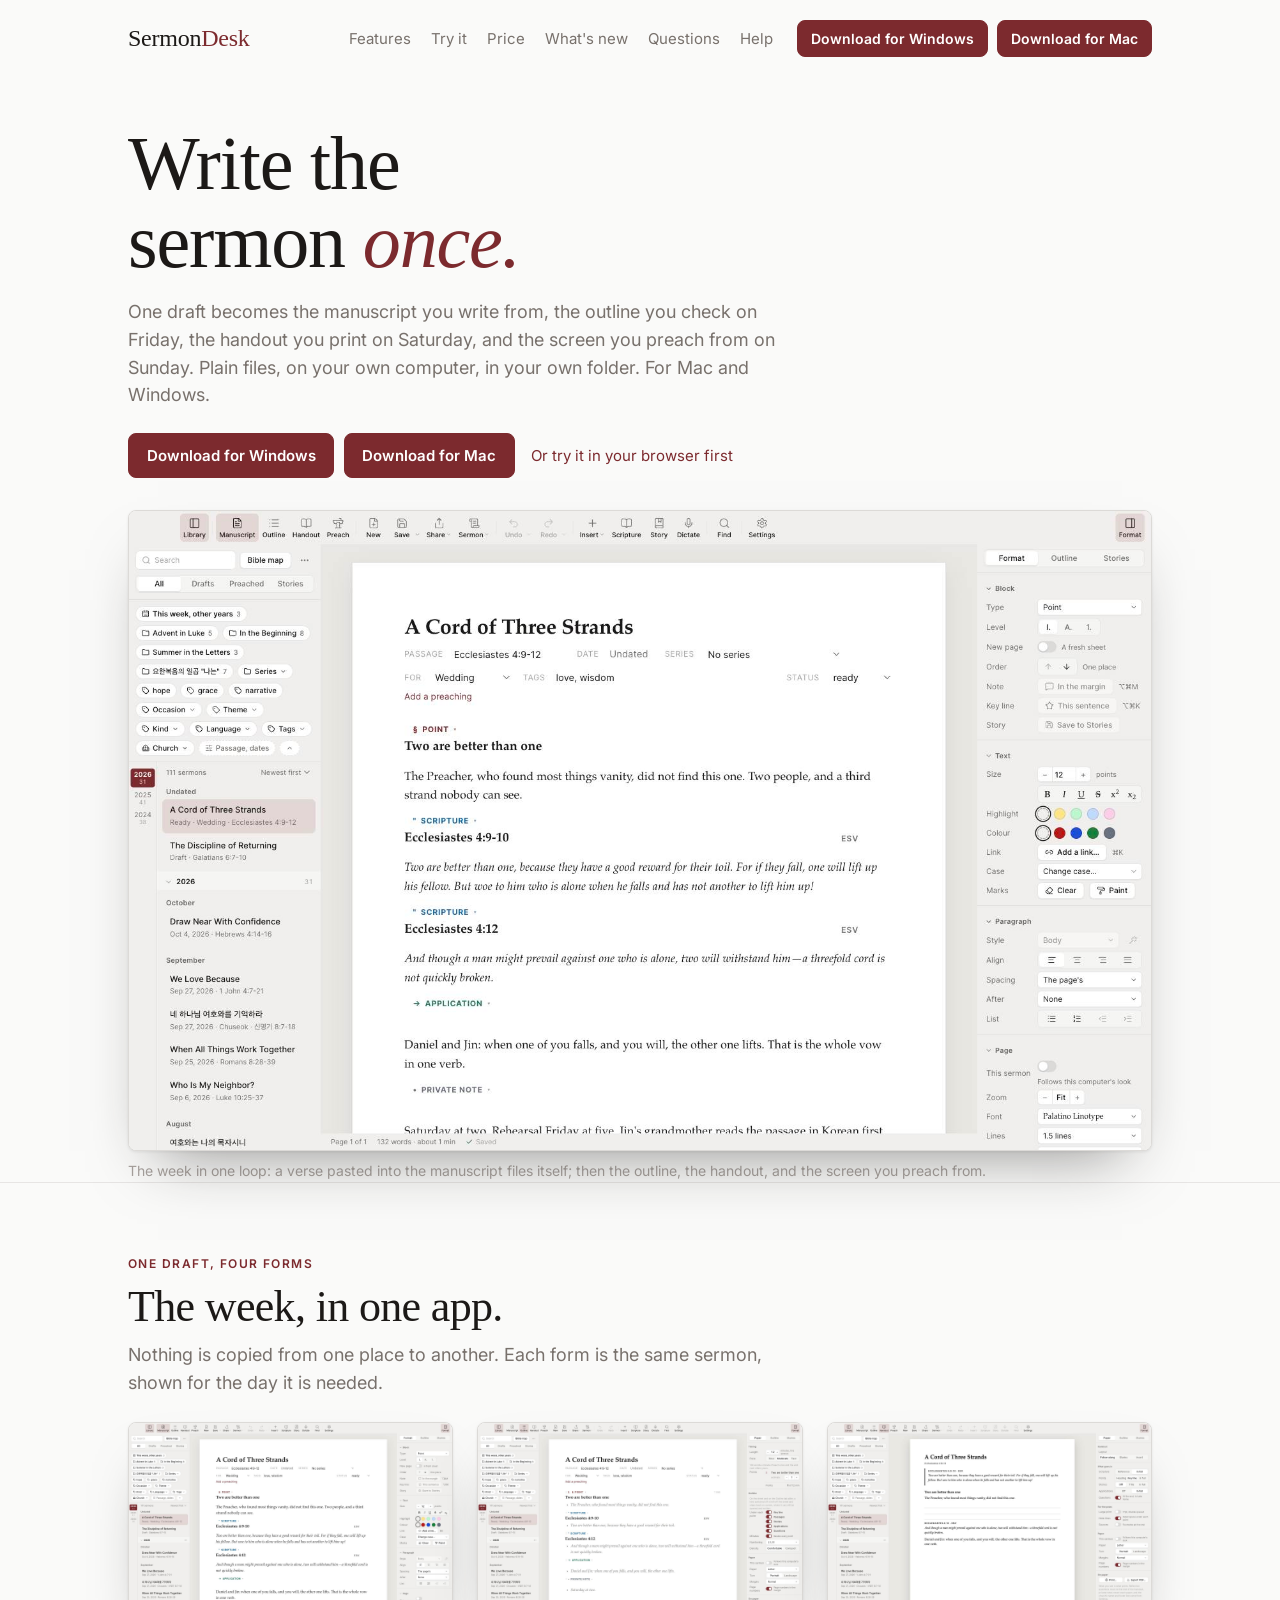
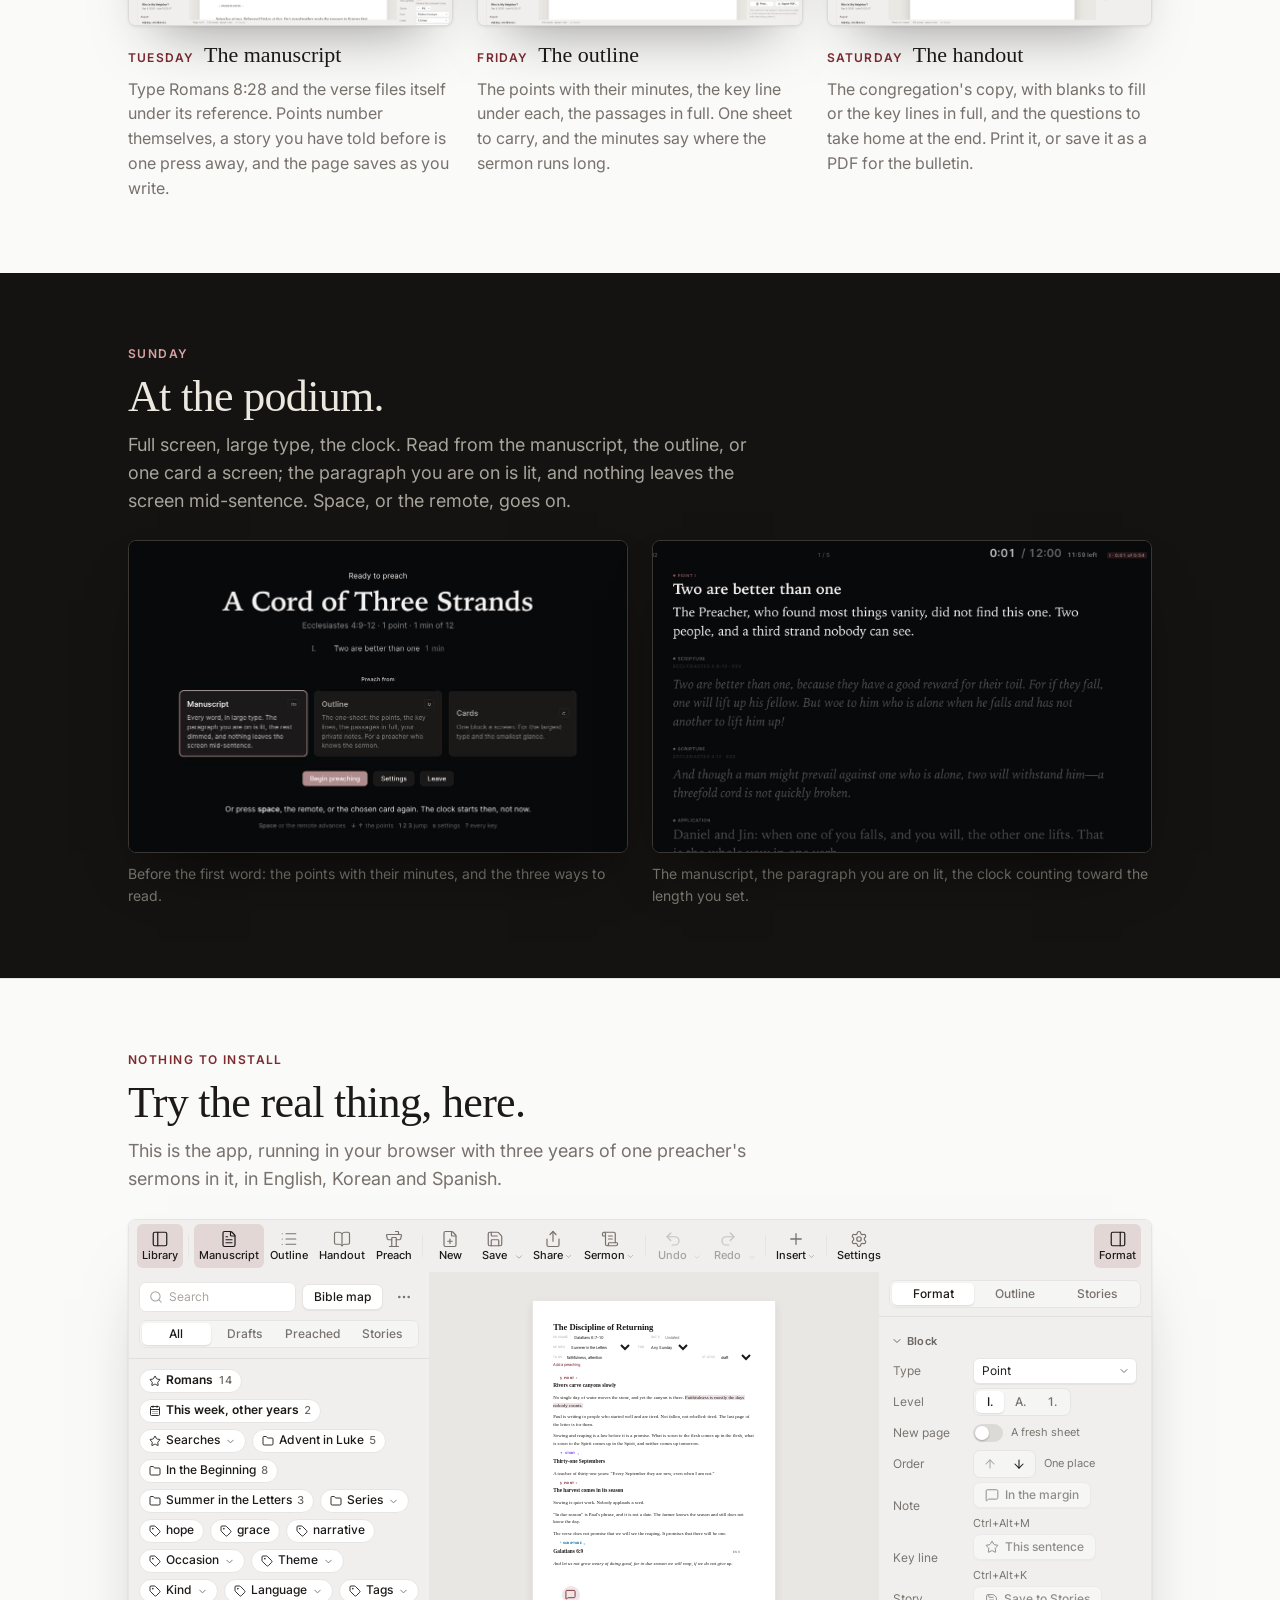
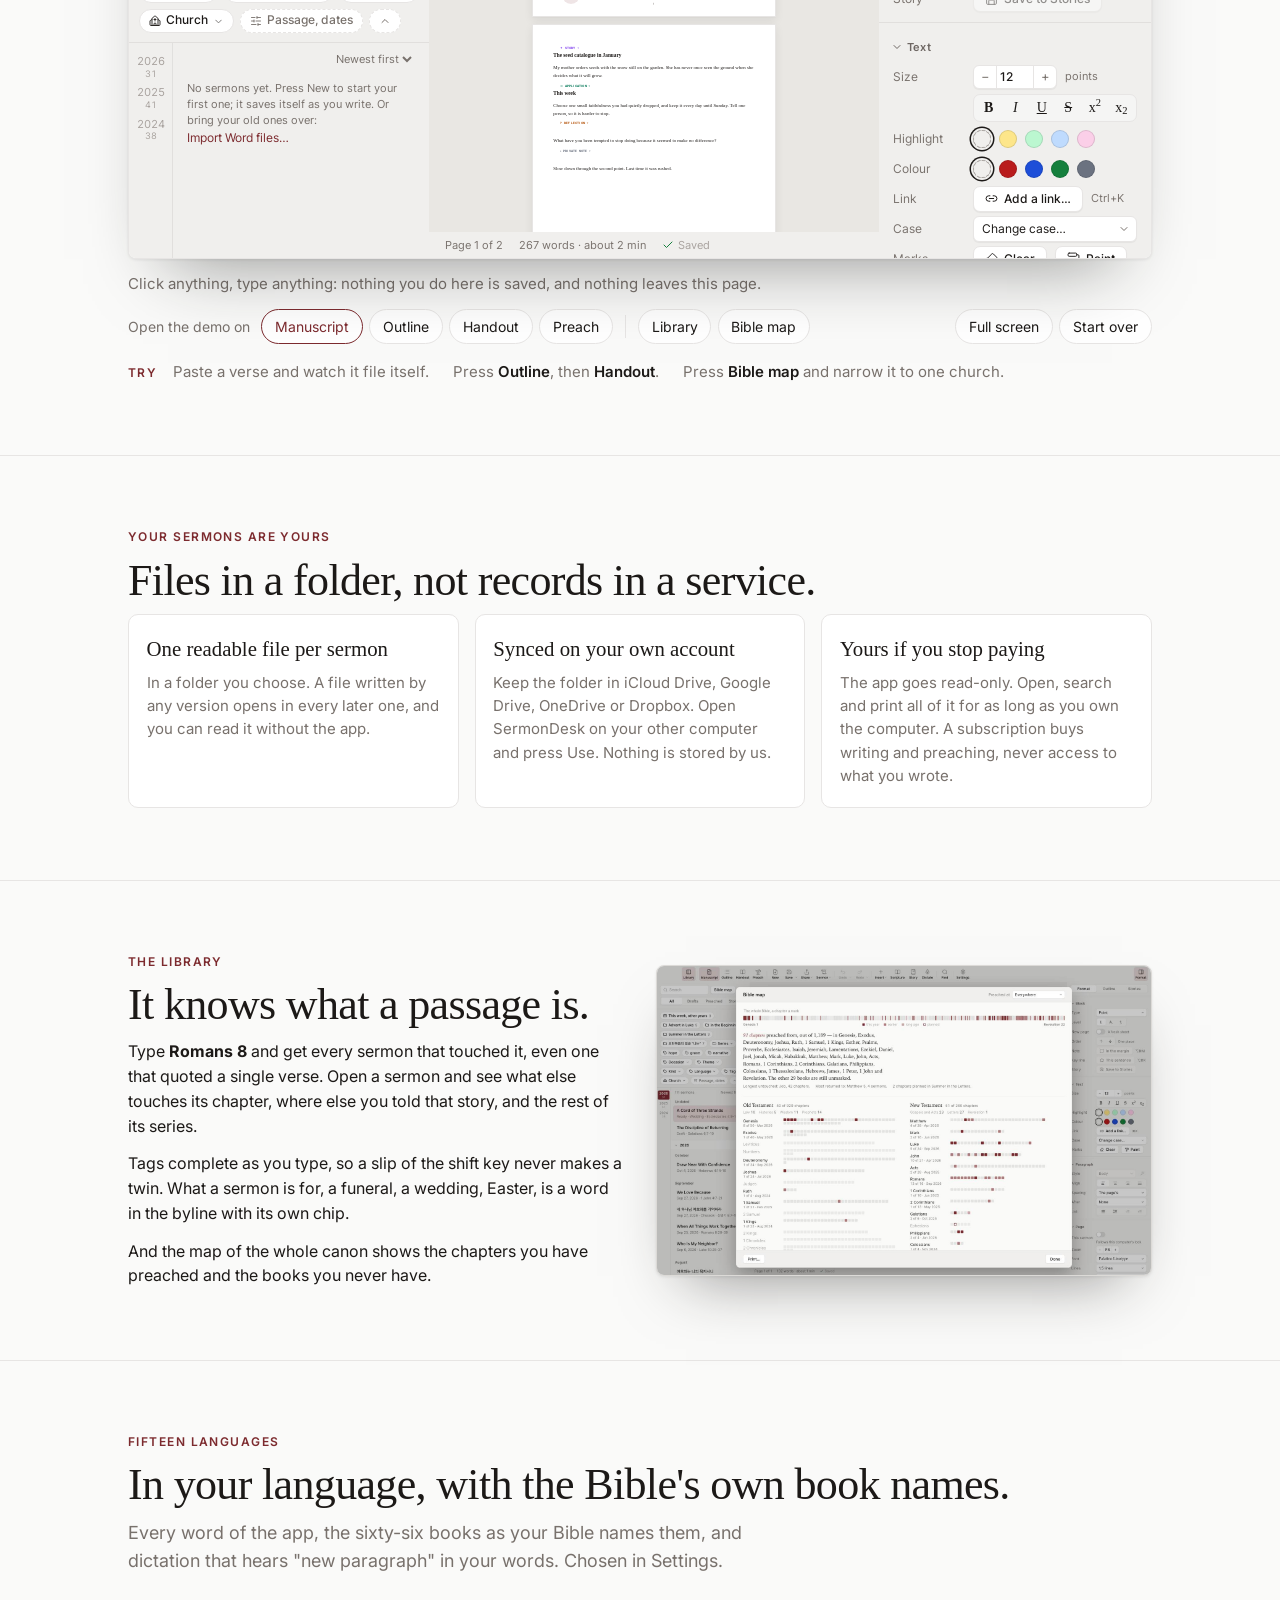
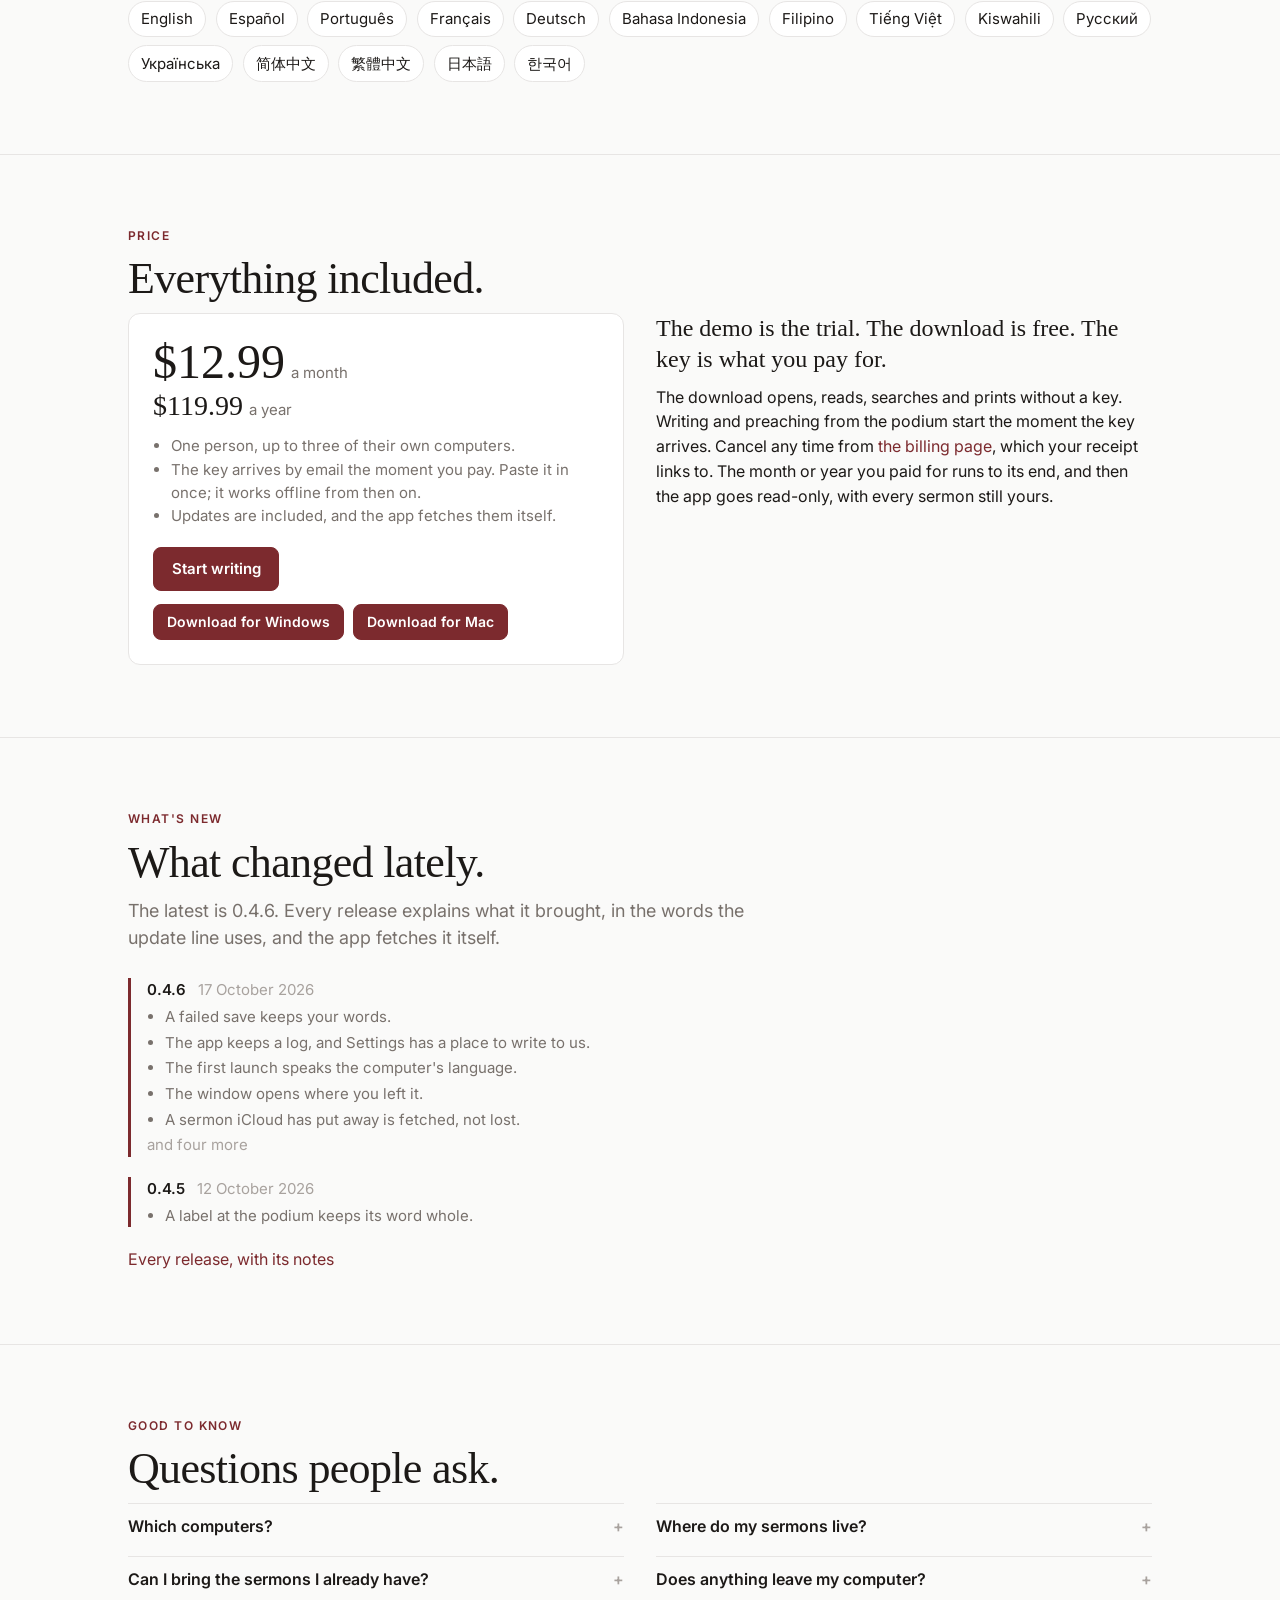
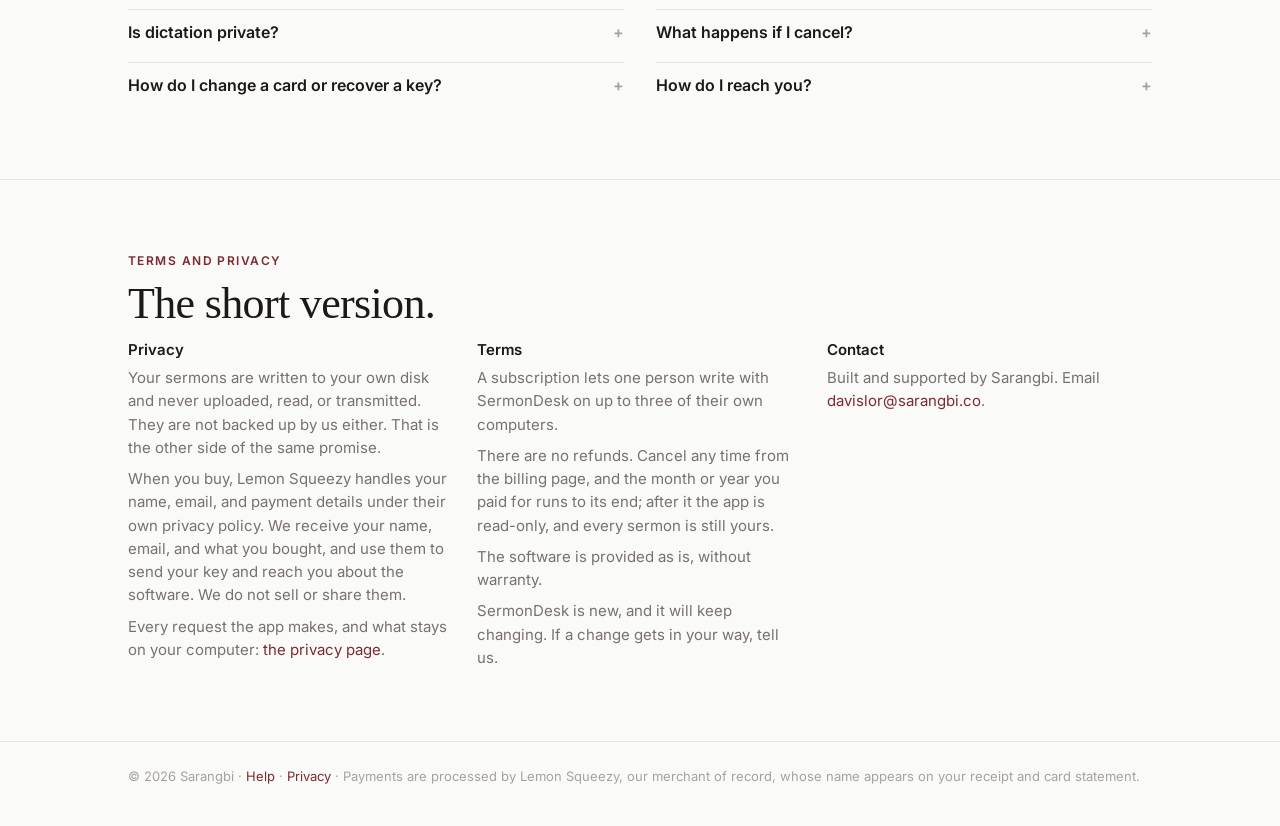
==== index.html @ 4c65c921 "Deploy site from sermondesk@99ee739" ====
<!doctype html>
<html lang="en">
<head>
<meta charset="utf-8">
<meta name="viewport" content="width=device-width, initial-scale=1">
<title>SermonDesk: Write the sermon once</title>
<meta name="description" content="SermonDesk for Mac and Windows: write the sermon once and get the manuscript, the outline, the handout, and the podium screen from one draft. Plain files on your own computer, offline.">
<link rel="canonical" href="https://sarangbi.co/">
<!-- Stamped with the source commit by deploy-site.yml, which then waits for
     the live site to show it. Left as "source" in the repository. -->
<meta name="sermondesk-source" content="99ee739">
<meta name="color-scheme" content="light dark">
<meta name="theme-color" content="#fafaf9" media="(prefers-color-scheme: light)">
<meta name="theme-color" content="#141311" media="(prefers-color-scheme: dark)">
<link rel="icon" href="/favicon.svg" type="image/svg+xml">
<link rel="apple-touch-icon" href="/apple-touch-icon.png">

<meta property="og:type" content="website">
<meta property="og:site_name" content="SermonDesk">
<meta property="og:url" content="https://sarangbi.co/">
<meta property="og:title" content="SermonDesk: Write the sermon once">
<meta property="og:description" content="For Mac and Windows. One draft becomes the manuscript, the outline, the handout, and the podium screen. Plain files on your own computer, offline.">
<meta property="og:image" content="https://sarangbi.co/og-image.png">
<meta property="og:image:width" content="1200">
<meta property="og:image:height" content="630">
<meta property="og:image:alt" content="SermonDesk: write the sermon once.">
<meta name="twitter:card" content="summary_large_image">
<meta name="twitter:title" content="SermonDesk: Write the sermon once">
<meta name="twitter:description" content="For Mac and Windows. One draft becomes the manuscript, the outline, the handout, and the podium screen. Plain files on your own computer, offline.">
<meta name="twitter:image" content="https://sarangbi.co/og-image.png">

<link rel="preconnect" href="https://fonts.googleapis.com">
<link rel="preconnect" href="https://fonts.gstatic.com" crossorigin>
<link rel="stylesheet" href="https://fonts.googleapis.com/css2?family=Inter:wght@400;500;600&display=swap">

<style>
  /*
    The page is the app's own materials: the surfaces, the inks, the
    oxblood accent and the fonts of src/renderer/src/styles/tokens.css. In
    the dark it keeps a warm charcoal rather than the app's black, a
    choice made for the page. It is laid out as a week:
    the promise, the four forms a sermon takes, the app itself to try,
    then what is yours, the library, the languages, the price, what is
    new, and the questions people ask. The languages, the voice sizes and
    the release notes are written in by scripts/site-build.mjs from the
    source at deploy, so the page cannot say twelve when there are more.
  */
  :root {
    --paper:   #fafaf9;
    --card:    #ffffff;
    --panel:   #f5f5f4;
    --ink:     #1c1917;
    --muted:   #78716c;
    --faint:   #a8a29e;
    --rule:    #e7e5e4;
    --frame:   #dcdad7;
    --oxblood: #7c2a2e;
    --on-oxblood: #ffffff;
    --tint:    color-mix(in srgb, var(--oxblood) 12%, transparent);
    --serif: 'Iowan Old Style', 'Palatino Linotype', Georgia, serif;
    --sans: 'Inter', 'Segoe UI Variable Text', 'Segoe UI', system-ui, sans-serif;
    --gutter: clamp(1.25rem, 5vw, 4rem);
    color-scheme: light;
  }
  @media (prefers-color-scheme: dark) {
    :root:not([data-theme="light"]) {
      --paper: #141311; --card: #1c1a18; --panel: #232120; --ink: #ece7df; --muted: #a9a49b; --faint: #7b7770;
      --rule: #2e2b28; --frame: #3a3632; --oxblood: #d9a3a3; --on-oxblood: #1b1211; --tint: #2a1f1e; color-scheme: dark;
    }
  }
  :root[data-theme="dark"] {
    --paper: #141311; --card: #1c1a18; --panel: #232120; --ink: #ece7df; --muted: #a9a49b; --faint: #7b7770;
    --rule: #2e2b28; --frame: #3a3632; --oxblood: #d9a3a3; --on-oxblood: #1b1211; --tint: #2a1f1e; color-scheme: dark;
  }
  * { box-sizing: border-box; }
  body {
    margin: 0;
    background: var(--paper);
    color: var(--ink);
    font-family: var(--sans);
    font-size: 1rem;
    line-height: 1.55;
    -webkit-font-smoothing: antialiased;
  }
  a { color: var(--oxblood); text-decoration: none; }
  a:hover, a:focus-visible { text-decoration: underline; text-underline-offset: 3px; }
  :focus-visible { outline: 2px solid var(--oxblood); outline-offset: 3px; }
  h1, h2, h3, p { margin: 0; }
  h1, h2 { font-family: var(--serif); font-weight: 400; text-wrap: balance; letter-spacing: -0.015em; }
  img { max-width: 100%; height: auto; display: block; }
  .wrap { max-width: 72rem; margin: 0 auto; padding: 0 var(--gutter); }
  section { padding: clamp(2.5rem, 6vw, 4.5rem) 0; border-top: 1px solid var(--rule); }
  .eyebrow { font-size: 0.75rem; font-weight: 600; letter-spacing: 0.12em; text-transform: uppercase; color: var(--oxblood); margin-bottom: 0.6rem; }
  h2 { font-size: clamp(1.9rem, 4vw, 2.75rem); line-height: 1.1; margin-bottom: 0.6rem; }
  .lead { font-size: 1.125rem; color: var(--muted); max-width: 36em; margin-bottom: 1.6rem; }
  p { max-width: 38em; }

  /* The buttons: both machines, always, side by side, and the same oxblood wherever they are. */
  .button {
    display: inline-flex; align-items: center; justify-content: center; gap: 0.5rem;
    padding: 0.6rem 1.1rem; border-radius: 8px; border: 1px solid var(--frame);
    background: var(--card); color: var(--ink); font-weight: 600; font-size: 0.9375rem; white-space: nowrap;
  }
  .button:hover { text-decoration: none; border-color: var(--faint); }
  .button--primary { background: var(--oxblood); color: var(--on-oxblood); border-color: var(--oxblood); }
  .button--primary:hover { filter: brightness(1.08); }
  .downloads { display: flex; flex-wrap: wrap; gap: 0.6rem; }

  /* The head: a name, the page's places, the two downloads. */
  .head { padding: 1.25rem 0 0.75rem; }
  .head .wrap { display: flex; align-items: center; gap: 0.75rem 1.5rem; flex-wrap: wrap; }
  .wordmark { font-family: var(--serif); font-size: 1.5rem; font-weight: 500; letter-spacing: -0.01em; color: var(--ink); }
  .wordmark span { color: var(--oxblood); }
  .head nav { display: flex; flex-wrap: wrap; gap: 0.3rem 1.25rem; font-size: 0.9375rem; margin-left: auto; }
  .head nav a { color: var(--muted); white-space: nowrap; }
  .head nav a:hover { color: var(--ink); text-decoration: none; }
  .head .button { padding: 0.4rem 0.8rem; font-size: 0.875rem; }

  /* The promise, and the one picture. */
  .hero { padding: clamp(2rem, 5vw, 3.5rem) 0 0; border-top: 0; }
  .hero h1 { font-size: clamp(2.6rem, 7vw, 4.75rem); line-height: 1.02; max-width: 14ch; }
  .hero h1 em { font-style: italic; color: var(--oxblood); }
  .hero .lede { margin-top: 1.1rem; font-size: 1.125rem; color: var(--muted); max-width: 36em; }
  .hero .acts { display: flex; flex-wrap: wrap; align-items: center; gap: 0.6rem 1rem; margin-top: 1.5rem; }
  .hero .acts .try-link { font-size: 0.9375rem; }
  .shot { position: relative; border: 1px solid var(--frame); border-radius: 8px; overflow: hidden; background: #0e0c0b; box-shadow: 0 30px 60px -30px rgb(29 28 25 / 0.5), 0 1px 3px rgb(29 28 25 / 0.08); cursor: zoom-in; }
  /* A lens over every picture: under the cursor it shows the picture at
     its own size, where the words of the app can be read; a press, or a
     tap where there is no hover, opens the picture at full width. */
  .loupe {
    position: absolute; width: 200px; height: 200px; border-radius: 50%;
    border: 2px solid rgb(255 255 255 / 0.85); box-shadow: 0 12px 32px rgb(0 0 0 / 0.4), 0 0 0 1px rgb(0 0 0 / 0.25);
    background-repeat: no-repeat; background-color: var(--card); pointer-events: none; display: none; z-index: 2;
  }
  @media (hover: none) { .loupe { display: none !important; } }
  .lightbox {
    position: fixed; inset: 0; z-index: 50; display: flex; align-items: center; justify-content: center;
    padding: 2rem; background: rgb(20 19 17 / 0.92); cursor: zoom-out;
  }
  .lightbox[hidden] { display: none; }
  .lightbox img { max-width: 100%; max-height: 100%; width: auto; height: auto; border-radius: 8px; box-shadow: 0 40px 80px rgb(0 0 0 / 0.6); }
  .shot--light { background: var(--card); }
  /* The hero's film: a video where the still was, the lens and the zoom not over it. */
  .shot--film { cursor: default; }
  .shot video { display: block; width: 100%; height: auto; }
  .caption { font-size: 0.875rem; color: var(--faint); margin-top: 0.6rem; }
  .hero figure { margin: 2rem 0 0; }

  /* The week: three forms across, the fourth on its own band below. */
  .week { display: grid; grid-template-columns: repeat(3, minmax(0, 1fr)); gap: 2rem 1.5rem; }
  picture { display: block; }

  /* Sunday: the podium's own dark, whatever the page is, so the page goes
     light, light, light, dark, light. Its tokens are set here, not read
     from the theme. */
  .sunday {
    --paper: #141311; --card: #1c1a18; --ink: #ece7df; --muted: #a9a49b; --faint: #7b7770; --rule: #2e2b28; --frame: #3a3632; --oxblood: #d9a3a3;
    background: var(--paper); color: var(--ink); border-top: 0;
  }
  .sunday .shot { box-shadow: 0 30px 60px -30px rgb(0 0 0 / 0.8); }
  .sunday__pair { display: grid; grid-template-columns: minmax(0, 1fr) minmax(0, 1fr); gap: 1.5rem; }
  .sunday__pair figure { margin: 0; }
  .day h3 { font-family: var(--serif); font-weight: 500; font-size: 1.375rem; margin: 0.75rem 0 0.25rem; }
  .day h3 small { font-family: var(--sans); font-weight: 600; font-size: 0.75rem; letter-spacing: 0.1em; text-transform: uppercase; color: var(--oxblood); margin-right: 0.6rem; }
  .day p { color: var(--muted); font-size: 1rem; }

  /* The app itself, on the page. */
  .stage {
    position: relative;
    margin-top: 0.5rem;
    aspect-ratio: 16 / 10;
    max-height: calc(100vh - 7rem);
    min-height: 18rem;
    border: 1px solid var(--rule);
    border-radius: 8px;
    background: var(--panel);
    box-shadow: 0 40px 70px -40px rgb(26 27 24 / 0.5), 0 1px 3px rgb(26 27 24 / 0.08);
    overflow: hidden;
  }
  .stage iframe { display: block; width: 100%; height: 100%; border: 0; }
  @media (max-width: 700px) and (orientation: portrait) { .stage { aspect-ratio: 9 / 14; } }
  @media (max-height: 560px) { .stage { aspect-ratio: auto; height: calc(100vh - 3rem); min-height: 0; } }
  .note { margin-top: 0.85rem; font-size: 0.9375rem; color: var(--muted); max-width: 44rem; }
  .scenes { display: flex; flex-wrap: wrap; align-items: center; gap: 0.4rem; margin-top: 0.85rem; }
  .scenes__label { font-size: 0.875rem; color: var(--muted); margin-right: 0.3rem; }
  .scenes__sep { width: 1px; height: 1.4rem; background: var(--rule); margin: 0 0.35rem; }
  .scenes button {
    font: inherit; font-size: 0.875rem; padding: 0.35rem 0.8rem; border-radius: 999px;
    border: 1px solid var(--rule); background: var(--card); color: var(--ink); cursor: pointer;
  }
  .scenes button[aria-pressed='true'] { border-color: var(--oxblood); color: var(--oxblood); }
  .scenes__end { display: flex; gap: 0.4rem; margin-left: auto; }
  .scenes__quiet { color: var(--muted); }
  .scenes__quiet:hover { color: var(--ink); border-color: var(--ink); }
  .stage:fullscreen, .stage:fullscreen iframe { border: 0; border-radius: 0; background: #0b0c0e; }
  .under { display: flex; flex-wrap: wrap; align-items: baseline; gap: 0.3rem 1rem; margin-top: 1rem; font-size: 0.9375rem; color: var(--muted); }
  .under__label { font-size: 0.75rem; font-weight: 600; letter-spacing: 0.12em; text-transform: uppercase; color: var(--oxblood); }
  .try { list-style: none; margin: 0; padding: 0; display: flex; flex-wrap: wrap; gap: 0.3rem 1.5rem; }
  .try b { font-weight: 600; color: var(--ink); }
  @media (max-width: 700px) {
    .scenes__sep { display: none; }
    .scenes__end { margin-left: 0; width: 100%; }
  }

  /* Yours: three cards. */
  .cards { display: grid; grid-template-columns: repeat(3, minmax(0, 1fr)); gap: 1rem; }
  .card { background: var(--card); border: 1px solid var(--rule); border-radius: 10px; padding: 1.1rem 1.1rem 1.25rem; }
  .card h3 { font-family: var(--serif); font-weight: 500; font-size: 1.3rem; margin-bottom: 0.35rem; }
  .card p { font-size: 0.9375rem; color: var(--muted); }

  .two { display: grid; grid-template-columns: minmax(0, 1fr) minmax(0, 1fr); gap: 2rem; align-items: center; }
  .two p + p { margin-top: 0.8rem; }

  /* The languages, as the app names them. */
  .langs { display: flex; flex-wrap: wrap; gap: 0.5rem 0.6rem; margin: 0; padding: 0; list-style: none; }
  .langs li { padding: 0.35rem 0.75rem; border: 1px solid var(--rule); border-radius: 999px; background: var(--card); font-size: 0.9375rem; }

  /* The price, beside the promise that outlasts it. */
  .price { display: grid; grid-template-columns: minmax(0, 1fr) minmax(0, 1fr); gap: 2rem; align-items: start; }
  .pricebox { background: var(--card); border: 1px solid var(--rule); border-radius: 12px; padding: 1.5rem; }
  .amount { font-family: var(--serif); font-size: 3rem; line-height: 1; }
  .amount small { font-family: var(--sans); font-size: 0.9375rem; color: var(--muted); margin-left: 0.4rem; }
  .amount + .amount { font-size: 1.75rem; margin-top: 0.4rem; }
  .pricebox ul { padding-left: 1.1rem; margin: 0.9rem 0 0; color: var(--muted); font-size: 0.9375rem; }
  /* The purchase on its own line; the app itself, free to read with, as the smaller pair under it. */
  .price__acts { display: flex; flex-direction: column; align-items: flex-start; gap: 0.8rem; margin-top: 1.2rem; }
  .downloads--small .button { padding: 0.4rem 0.8rem; font-size: 0.875rem; }
  .keep { font-family: var(--serif); font-size: 1.5rem; line-height: 1.3; margin-bottom: 0.6rem; }

  /* What's new: the latest entries, in the app's own words. */
  .release { border-left: 3px solid var(--oxblood); padding-left: 1rem; margin-bottom: 1.25rem; }
  .release h3 { font-size: 0.9375rem; font-weight: 600; margin-bottom: 0.25rem; }
  .release h3 span { color: var(--faint); font-weight: 400; margin-left: 0.5rem; }
  .release ul { margin: 0; padding-left: 1.1rem; font-size: 0.9375rem; color: var(--muted); }
  .release li + li { margin-top: 0.15rem; }
  .release__more { list-style: none; margin-left: -1.1rem; color: var(--faint); }

  /* Good to know. */
  .faq { display: grid; grid-template-columns: repeat(2, minmax(0, 1fr)); gap: 0.5rem 2rem; }
  .faq details { border-top: 1px solid var(--rule); padding: 0.6rem 0; }
  .faq summary { cursor: pointer; font-weight: 600; font-size: 1rem; list-style: none; display: flex; justify-content: space-between; gap: 0.75rem; }
  .faq summary::-webkit-details-marker { display: none; }
  .faq summary::after { content: '+'; color: var(--faint); }
  .faq details[open] summary::after { content: '−'; }
  .faq details p { margin: 0.5rem 0 0.15rem; font-size: 0.9375rem; color: var(--muted); }
  .small { display: grid; grid-template-columns: repeat(3, minmax(0, 1fr)); gap: 1.5rem; font-size: 0.9375rem; color: var(--muted); }
  .small h3 { font-family: var(--sans); font-size: 0.9375rem; font-weight: 600; color: var(--ink); margin-bottom: 0.3rem; }
  .small p + p { margin-top: 0.5rem; }
  footer { padding: 1.5rem 0 2.5rem; border-top: 1px solid var(--rule); font-size: 0.8125rem; color: var(--faint); }

  @media (max-width: 760px) {
    .week, .cards, .two, .price, .faq, .small, .sunday__pair { grid-template-columns: minmax(0, 1fr); }
    .head nav { margin-left: 0; }
    /* On a phone the hero's pair is a screen away; the head's would only repeat it. */
    .head .downloads { display: none; }
  }
  @media (prefers-reduced-motion: no-preference) {
    .button, .head nav a { transition: border-color 120ms, color 120ms; }
  }
</style>
</head>
<body>

<header class="head">
  <div class="wrap">
    <a class="wordmark" href="https://sarangbi.co/">Sermon<span>Desk</span></a>
    <nav aria-label="Page">
      <a href="#week">Features</a>
      <a href="#try">Try it</a>
      <a href="#price">Price</a>
      <a href="#new">What's new</a>
      <a href="#faq">Questions</a>
      <a href="help.html">Help</a>
    </nav>
    <div class="downloads">
      <a class="button button--primary" href="https://github.com/DLSarangbi/sermondesk-releases/releases/latest/download/SermonDesk-Setup.exe" data-download="windows">Download for Windows</a>
      <a class="button button--primary" href="https://github.com/DLSarangbi/sermondesk-releases/releases/latest/download/SermonDesk.dmg" data-download="mac">Download for Mac</a>
    </div>
  </div>
</header>

<section class="hero">
  <div class="wrap">
    <h1>Write the sermon <em>once.</em></h1>
    <p class="lede">One draft becomes the manuscript you write from, the outline you check on Friday, the handout you print on Saturday, and the screen you preach from on Sunday. Plain files, on your own computer, in your own folder. For Mac and Windows.</p>
    <div class="acts">
      <div class="downloads">
        <a class="button button--primary" href="https://github.com/DLSarangbi/sermondesk-releases/releases/latest/download/SermonDesk-Setup.exe" data-download="windows">Download for Windows</a>
        <a class="button button--primary" href="https://github.com/DLSarangbi/sermondesk-releases/releases/latest/download/SermonDesk.dmg" data-download="mac">Download for Mac</a>
      </div>
      <a class="try-link" href="#try">Or try it in your browser first</a>
    </div>
    <figure>
      <div class="shot shot--light"><picture><source srcset="img/manuscript-dark.jpg" media="(prefers-color-scheme: dark)"><img src="img/manuscript.jpg" alt="The app: the library of sermons at the left, the manuscript page in the middle, the Format panel at the right" width="1600" height="1000"></picture></div>
      <figcaption class="caption">The library, the page, and the Format panel. One window, every sermon you have written in it.</figcaption>
    </figure>
  </div>
</section>

<section id="week">
  <div class="wrap">
    <p class="eyebrow">One draft, four forms</p>
    <h2>The week, in one app.</h2>
    <p class="lead">Nothing is copied from one place to another. Each form is the same sermon, shown for the day it is needed.</p>
    <div class="week">
      <article class="day">
        <div class="shot shot--light"><picture><source srcset="img/manuscript-dark.jpg" media="(prefers-color-scheme: dark)"><img src="img/manuscript.jpg" alt="The manuscript page beside the library and the Format panel" width="1600" height="1000" loading="lazy"></picture></div>
        <h3><small>Tuesday</small>The manuscript</h3>
        <p>Type Romans 8:28 and the verse files itself under its reference. Points number themselves, a story you have told before is one press away, and the page saves as you write.</p>
      </article>
      <article class="day">
        <div class="shot shot--light"><picture><source srcset="img/outline-dark.jpg" media="(prefers-color-scheme: dark)"><img src="img/outline.jpg" alt="The outline: the points with their minutes and key lines on one sheet" width="1600" height="1000" loading="lazy"></picture></div>
        <h3><small>Friday</small>The outline</h3>
        <p>The points with their minutes, the key line under each, the passages in full. One sheet to carry, and the minutes say where the sermon runs long.</p>
      </article>
      <article class="day">
        <div class="shot shot--light"><picture><source srcset="img/handout-dark.jpg" media="(prefers-color-scheme: dark)"><img src="img/handout.jpg" alt="The handout: the points with blanks for the congregation, laid out on one sheet" width="1600" height="1000" loading="lazy"></picture></div>
        <h3><small>Saturday</small>The handout</h3>
        <p>The congregation's copy, with blanks to fill or the key lines in full, and the questions to take home at the end. Print it, or save it as a PDF for the bulletin.</p>
      </article>
    </div>
  </div>
</section>

<!-- Sunday on its own band, dark whatever the page is: the podium wears its own dark. -->
<section class="sunday" id="sunday">
  <div class="wrap">
    <p class="eyebrow">Sunday</p>
    <h2>At the podium.</h2>
    <p class="lead">Full screen, large type, the clock. Read from the manuscript, the outline, or one card a screen; the paragraph you are on is lit, and nothing leaves the screen mid-sentence. Space, or the remote, goes on.</p>
    <div class="sunday__pair">
      <figure>
        <div class="shot"><img src="img/ready.jpg" alt="The ready screen before preaching: the title, the points with their minutes, and the three ways to read" width="1000" height="625" loading="lazy"></div>
        <figcaption class="caption">Before the first word: the points with their minutes, and the three ways to read.</figcaption>
      </figure>
      <figure>
        <div class="shot"><img src="img/podium.jpg" alt="The podium screen: the sermon in large type on black, the paragraph being read lit, the clock counting at the top" width="1240" height="775" loading="lazy"></div>
        <figcaption class="caption">The manuscript, the paragraph you are on lit, the clock counting toward the length you set.</figcaption>
      </figure>
    </div>
  </div>
</section>

<section id="try">
  <div class="wrap">
    <p class="eyebrow">Nothing to install</p>
    <h2>Try the real thing, here.</h2>
    <p class="lead">This is the app, running in your browser with three years of one preacher's sermons in it, in English, Korean and Spanish.</p>
    <div class="stage">
      <iframe id="demo" src="demo/" title="SermonDesk, live on this page, with a demo library." loading="lazy" allow="fullscreen" allowfullscreen></iframe>
    </div>
    <p class="note">Click anything, type anything: nothing you do here is saved, and nothing leaves this page.</p>
    <!-- The chips open the demo on a view: the sermon's four forms in the
         order of the week, then the two places that hold every sermon. The
         page's own two controls stand apart at the right. -->
    <div class="scenes" role="group" aria-label="Open the demo on one view">
      <span class="scenes__label">Open the demo on</span>
      <button type="button" data-scene="write" aria-pressed="true">Manuscript</button>
      <button type="button" data-scene="outline">Outline</button>
      <button type="button" data-scene="handout">Handout</button>
      <button type="button" data-scene="preach">Preach</button>
      <span class="scenes__sep" aria-hidden="true"></span>
      <button type="button" data-scene="library">Library</button>
      <button type="button" data-scene="map">Bible map</button>
      <span class="scenes__end">
        <button type="button" class="scenes__quiet" data-fullscreen title="The demo on the whole screen; Esc brings the page back">Full screen</button>
        <button type="button" class="scenes__quiet" data-reset title="Put the demo back the way it was">Start over</button>
      </span>
    </div>
    <div class="under">
      <p class="under__label">Try</p>
      <ul class="try">
        <li>Paste a verse and watch it file itself.</li>
        <li>Press <b>Outline</b>, then <b>Handout</b>.</li>
        <li>Press <b>Bible map</b> and narrow it to one church.</li>
      </ul>
    </div>
  </div>
</section>

<section id="yours">
  <div class="wrap">
    <p class="eyebrow">Your sermons are yours</p>
    <h2>Files in a folder, not records in a service.</h2>
    <div class="cards">
      <div class="card">
        <h3>One readable file per sermon</h3>
        <p>In a folder you choose. A file written by any version opens in every later one, and you can read it without the app.</p>
      </div>
      <div class="card">
        <h3>Synced on your own account</h3>
        <p>Keep the folder in iCloud Drive, Google Drive, OneDrive or Dropbox. Open SermonDesk on your other computer and press Use. Nothing is stored by us.</p>
      </div>
      <div class="card">
        <h3>Yours if you stop paying</h3>
        <p>The app goes read-only. Open, search and print all of it for as long as you own the computer. A subscription buys writing and preaching, never access to what you wrote.</p>
      </div>
    </div>
  </div>
</section>

<section id="library">
  <div class="wrap two">
    <div>
      <p class="eyebrow">The library</p>
      <h2>It knows what a passage is.</h2>
      <p>Type <b>Romans 8</b> and get every sermon that touched it, even one that quoted a single verse. Open a sermon and see what else touches its chapter, where else you told that story, and the rest of its series.</p>
      <p>Tags complete as you type, so a slip of the shift key never makes a twin. What a sermon is for, a funeral, a wedding, Easter, is a word in the byline with its own chip.</p>
      <p>And the map of the whole canon shows the chapters you have preached and the books you never have.</p>
    </div>
    <div class="shot shot--light"><picture><source srcset="img/map-dark.jpg" media="(prefers-color-scheme: dark)"><img src="img/map.jpg" alt="The Bible map: every chapter of the Bible as a cell, the preached ones filled, with counts per book" width="1600" height="1000" loading="lazy"></picture></div>
  </div>
</section>

<section id="languages">
  <div class="wrap">
    <p class="eyebrow">Fifteen languages</p>
    <h2>In your language, with the Bible's own book names.</h2>
    <p class="lead">Every word of the app, the sixty-six books as your Bible names them, and dictation that hears "new paragraph" in your words. Chosen in Settings.</p>
    <ul class="langs">
      <li lang="en">English</li>
      <li lang="es">Español</li>
      <li lang="pt">Português</li>
      <li lang="fr">Français</li>
      <li lang="de">Deutsch</li>
      <li lang="id">Bahasa Indonesia</li>
      <li lang="tl">Filipino</li>
      <li lang="vi">Tiếng Việt</li>
      <li lang="sw">Kiswahili</li>
      <li lang="ru">Русский</li>
      <li lang="uk">Українська</li>
      <li lang="zh">简体中文</li>
      <li lang="zh-Hant">繁體中文</li>
      <li lang="ja">日本語</li>
      <li lang="ko">한국어</li>
    </ul>
  </div>
</section>

<!-- A note from the maker goes here, in the maker's own words, when it is
     written: why it exists, who it was first for, what is promised. -->

<section id="price">
  <div class="wrap">
    <p class="eyebrow">Price</p>
    <h2>Everything included.</h2>
    <div class="price">
      <div class="pricebox">
        <p class="amount">$12.99<small>a month</small></p>
        <p class="amount">$119.99<small>a year</small></p>
        <ul>
          <li>One person, up to three of their own computers.</li>
          <li>The key arrives by email the moment you pay. Paste it in once; it works offline from then on.</li>
          <li>Updates are included, and the app fetches them itself.</li>
        </ul>
        <div class="price__acts">
          <a class="button button--primary" href="https://sarangbi.lemonsqueezy.com/checkout/buy/58a09bd1-6ce5-48c1-bd92-9d39316682b8">Start writing</a>
          <div class="downloads downloads--small">
            <a class="button button--primary" href="https://github.com/DLSarangbi/sermondesk-releases/releases/latest/download/SermonDesk-Setup.exe" data-download="windows">Download for Windows</a>
            <a class="button button--primary" href="https://github.com/DLSarangbi/sermondesk-releases/releases/latest/download/SermonDesk.dmg" data-download="mac">Download for Mac</a>
          </div>
        </div>
      </div>
      <div>
        <p class="keep">The demo is the trial. The download is free. The key is what you pay for.</p>
        <p>The download opens, reads, searches and prints without a key. Writing and preaching from the podium start the moment the key arrives. Cancel any time from <a href="https://sarangbi.lemonsqueezy.com/billing">the billing page</a>, which your receipt links to. The month or year you paid for runs to its end, and then the app goes read-only, with every sermon still yours.</p>
      </div>
    </div>
  </div>
</section>

<section id="new">
  <div class="wrap">
    <p class="eyebrow">What's new</p>
    <h2>What changed lately.</h2>
    <p class="lead">The latest is 0.4.6. Every release explains what it brought, in the words the update line uses, and the app fetches it itself.</p>
    <div class="release">
      <h3>0.4.6 <span>17 October 2026</span></h3>
      <ul>
        <li>A failed save keeps your words.</li>
        <li>The app keeps a log, and Settings has a place to write to us.</li>
        <li>The first launch speaks the computer's language.</li>
        <li>The window opens where you left it.</li>
        <li>A sermon iCloud has put away is fetched, not lost.</li>
        <li class="release__more">and four more</li>
      </ul>
    </div>
    <div class="release">
      <h3>0.4.5 <span>12 October 2026</span></h3>
      <ul>
        <li>A label at the podium keeps its word whole.</li>
      </ul>
    </div>
    <p><a href="https://github.com/DLSarangbi/sermondesk-releases/releases">Every release, with its notes</a></p>
  </div>
</section>

<section id="faq">
  <div class="wrap">
    <p class="eyebrow">Good to know</p>
    <h2>Questions people ask.</h2>
    <div class="faq">
      <details><summary>Which computers?</summary><p>Windows 10 and 11, and Macs with Apple silicon, an M1 or later, running macOS 13 or newer. A tablet version is on the list for later.</p></details>
      <details><summary>Where do my sermons live?</summary><p>In a folder you choose, one readable file each. Keep that folder in iCloud Drive, Google Drive, OneDrive or Dropbox to have them on every computer you use.</p></details>
      <details><summary>Can I bring the sermons I already have?</summary><p>Yes. Open a Word file and it becomes a sermon, with its passage picked up from the first line, whatever language it was written in. A whole folder, like the one Google Takeout gives you, comes in at once. Nothing is locked in, either: print, save a PDF, send a sermon back to Word, or export the whole library as plain text, with or without a key.</p></details>
      <details><summary>Does anything leave my computer?</summary><p>Nothing from your sermons, ever. The app makes two kinds of request: one checks your subscription, one checks for a new version. No analytics, no crash reports, no tracking.</p></details>
      <details><summary>Is dictation private?</summary><p>Yes. Nothing you say leaves your computer. The first time you dictate, the app downloads a speech model once, 76 MB, or 238 MB for the finer one, and from then on it listens offline, in any of the fifteen languages.</p></details>
      <details><summary>What happens if I cancel?</summary><p>The month or year you paid for runs to its end. Then the app goes read-only: every sermon still opens, searches and prints, and the podium waits for a subscription again.</p></details>
      <details><summary>How do I change a card or recover a key?</summary><p>From <a href="https://sarangbi.lemonsqueezy.com/billing">the billing page</a>, which your receipt links to. Payments are processed by Lemon Squeezy, our merchant of record, whose name appears on your statement.</p></details>
      <details><summary>How do I reach you?</summary><p>Email <a href="mailto:davislor@sarangbi.co">davislor@sarangbi.co</a>.</p></details>
    </div>
  </div>
</section>

<section id="terms">
  <div class="wrap">
    <p class="eyebrow">Terms and privacy</p>
    <h2>The short version.</h2>
    <div class="small">
      <div>
        <h3>Privacy</h3>
        <p>Your sermons are written to your own disk and never uploaded, read, or transmitted. They are not backed up by us either. That is the other side of the same promise.</p>
        <p>When you buy, Lemon Squeezy handles your name, email, and payment details under their own privacy policy. We receive your name, email, and what you bought, and use them to send your key and reach you about the software. We do not sell or share them.</p>
        <p>Every request the app makes, and what stays on your computer: <a href="privacy.html">the privacy page</a>.</p>
      </div>
      <div>
        <h3>Terms</h3>
        <p>A subscription lets one person write with SermonDesk on up to three of their own computers.</p>
        <p>There are no refunds. Cancel any time from the billing page, and the month or year you paid for runs to its end; after it the app is read-only, and every sermon is still yours.</p>
        <p>The software is provided as is, without warranty.</p>
        <p>SermonDesk is new, and it will keep changing. If a change gets in your way, tell us.</p>
      </div>
      <div>
        <h3>Contact</h3>
        <p>Built and supported by Sarangbi. Email <a href="mailto:davislor@sarangbi.co">davislor@sarangbi.co</a>.</p>
      </div>
    </div>
  </div>
</section>

<footer>
  <div class="wrap">© 2026 Sarangbi · <a href="help.html">Help</a> · <a href="privacy.html">Privacy</a> · Payments are processed by Lemon Squeezy, our merchant of record, whose name appears on your receipt and card statement.</div>
</footer>

<!-- The lens and the full-width view of a picture. Without this the
     pictures are still pictures. -->
<!-- The film in the hero: thirteen seconds of the app in the theme the page
     is in, made by scripts/site-film.mjs from the app as released. The page
     works without this: the still stays for a viewer who asked for less
     motion, for one saving data, and wherever the film does not load. -->
<script>
  (() => {
    const shot = document.querySelector('.hero .shot')
    const still = shot && shot.querySelector('picture')
    if (!still || !matchMedia('(prefers-reduced-motion: no-preference)').matches) return
    if (navigator.connection && navigator.connection.saveData) return
    const video = document.createElement('video')
    if (!video.canPlayType('video/mp4')) return
    const dark = matchMedia('(prefers-color-scheme: dark)')
    video.muted = true; video.loop = true; video.autoplay = true; video.playsInline = true
    video.setAttribute('muted', ''); video.setAttribute('playsinline', '')
    video.width = 1600; video.height = 1000
    video.setAttribute('aria-label', 'Thirteen seconds of the app: a verse pasted into the manuscript files itself as a scripture block, then the same draft as the outline, the handout, the ready screen and the podium')
    const set = () => {
      video.poster = dark.matches ? 'img/manuscript-dark.jpg' : 'img/manuscript.jpg'
      video.src = dark.matches ? 'media/sermon-dark.mp4' : 'media/sermon-light.mp4'
      video.play().catch(() => {})
    }
    set()
    dark.addEventListener('change', set)
    still.replaceWith(video)
    shot.classList.add('shot--film')
    const caption = shot.parentNode.querySelector('.caption')
    if (caption) caption.textContent = 'The week in one loop: a verse pasted into the manuscript files itself; then the outline, the handout, and the screen you preach from.'
  })()
</script>
<script>
  (() => {
    const shots = [...document.querySelectorAll('.shot')].filter((shot) => shot.querySelector('img'))
    if (shots.length === 0) return
    const box = document.createElement('div')
    box.className = 'lightbox'
    box.hidden = true
    box.setAttribute('role', 'dialog')
    box.setAttribute('aria-label', 'The picture, at full width; press anywhere to close')
    box.innerHTML = '<img alt="">'
    document.body.appendChild(box)
    const big = box.querySelector('img')
    const close = () => { box.hidden = true; document.body.style.overflow = '' }
    box.addEventListener('click', close)
    document.addEventListener('keydown', (event) => { if (event.key === 'Escape' && !box.hidden) close() })
    for (const shot of shots) {
      const img = shot.querySelector('img')
      const lens = document.createElement('div')
      lens.className = 'loupe'
      lens.setAttribute('aria-hidden', 'true')
      shot.appendChild(lens)
      const half = 100
      shot.addEventListener('mousemove', (event) => {
        const r = img.getBoundingClientRect()
        const x = event.clientX - r.left
        const y = event.clientY - r.top
        if (x < 0 || y < 0 || x > r.width || y > r.height || !img.naturalWidth) { lens.style.display = 'none'; return }
        // The picture at its own size, and never less than twice the size it is shown at.
        const factor = Math.max(2, img.naturalWidth / r.width)
        lens.style.display = 'block'
        lens.style.backgroundImage = 'url("' + (img.currentSrc || img.src) + '")'
        lens.style.backgroundSize = (r.width * factor) + 'px ' + (r.height * factor) + 'px'
        lens.style.left = (x - half) + 'px'
        lens.style.top = (y - half) + 'px'
        lens.style.backgroundPosition = (half - x * factor) + 'px ' + (half - y * factor) + 'px'
      })
      shot.addEventListener('mouseleave', () => { lens.style.display = 'none' })
      shot.addEventListener('click', () => {
        big.src = img.currentSrc || img.src
        big.alt = img.alt
        box.hidden = false
        document.body.style.overflow = 'hidden'
      })
    }
  })()
</script>
<!-- The page works without this. With it, a Mac reads its own name first;
     both links stay, since a pastor may be fetching for the other machine.
     Browsers do not say whether a Mac is Intel or Apple Silicon, so the
     words under Good to know say it instead. -->
<script>
  (function () {
    var mac = /^Mac/.test(navigator.platform) || /Macintosh/.test(navigator.userAgent);
    if (!mac) return;
    document.querySelectorAll('[data-download="mac"]').forEach(function (a) {
      var sibling = a.parentNode.querySelector('[data-download="windows"]');
      if (sibling) a.parentNode.insertBefore(a, sibling);
    });
  })();
</script>
<script>
  // A scene chip switches the demo in the frame to that view, in place, by
  // message once the demo has said it is ready; before that, by opening
  // the frame on the scene. Nothing reboots, so nothing takes focus and
  // pulls the page down to the frame; and for the moment a view takes to
  // mount, the page keeps its place anyway, unless the visitor scrolls it.
  (() => {
    const frame = document.getElementById('demo')
    const chips = [...document.querySelectorAll('.scenes button[data-scene]')]
    let ready = false
    let hold = null
    const release = () => { hold = null }
    window.addEventListener('message', (event) => {
      if (event.origin === location.origin && event.data && event.data.demoReady) ready = true
    })
    for (const event of ['wheel', 'touchmove', 'keydown']) window.addEventListener(event, release, { passive: true })
    document.addEventListener('click', (event) => { if (event.target.closest('a')) release() }, true)
    window.addEventListener('scroll', () => { if (hold !== null && Math.abs(window.scrollY - hold) > 1) window.scrollTo({ top: hold, behavior: 'instant' }) }, { passive: true })
    for (const chip of chips) {
      chip.addEventListener('click', () => {
        for (const other of chips) other.setAttribute('aria-pressed', String(other === chip))
        chip.blur()
        hold = window.scrollY
        if (ready && frame.contentWindow) frame.contentWindow.postMessage({ scene: chip.dataset.scene }, location.origin)
        else frame.src = 'demo/?scene=' + chip.dataset.scene
        setTimeout(release, ready ? 2500 : 8000)
      })
    }
    const stage = document.querySelector('.stage')
    document.querySelector('[data-fullscreen]').addEventListener('click', (event) => {
      event.currentTarget.blur()
      if (document.fullscreenElement) { void document.exitFullscreen(); return }
      const pressed = chips.find((chip) => chip.getAttribute('aria-pressed') === 'true')
      if (stage.requestFullscreen) stage.requestFullscreen().catch(() => window.open('demo/?scene=' + (pressed ? pressed.dataset.scene : 'write'), '_blank', 'noopener'))
      else window.open('demo/?scene=' + (pressed ? pressed.dataset.scene : 'write'), '_blank', 'noopener')
    })
    document.addEventListener('fullscreenchange', () => {
      document.querySelector('[data-fullscreen]').textContent = document.fullscreenElement ? 'Leave full screen' : 'Full screen'
    })
    document.querySelector('[data-reset]').addEventListener('click', (event) => {
      event.currentTarget.blur()
      const pressed = chips.find((chip) => chip.getAttribute('aria-pressed') === 'true')
      ready = false
      hold = window.scrollY
      frame.src = 'demo/?scene=' + (pressed ? pressed.dataset.scene : 'write') + '&t=' + Date.now()
      setTimeout(release, 8000)
    })
  })()
</script>
</body>
</html>
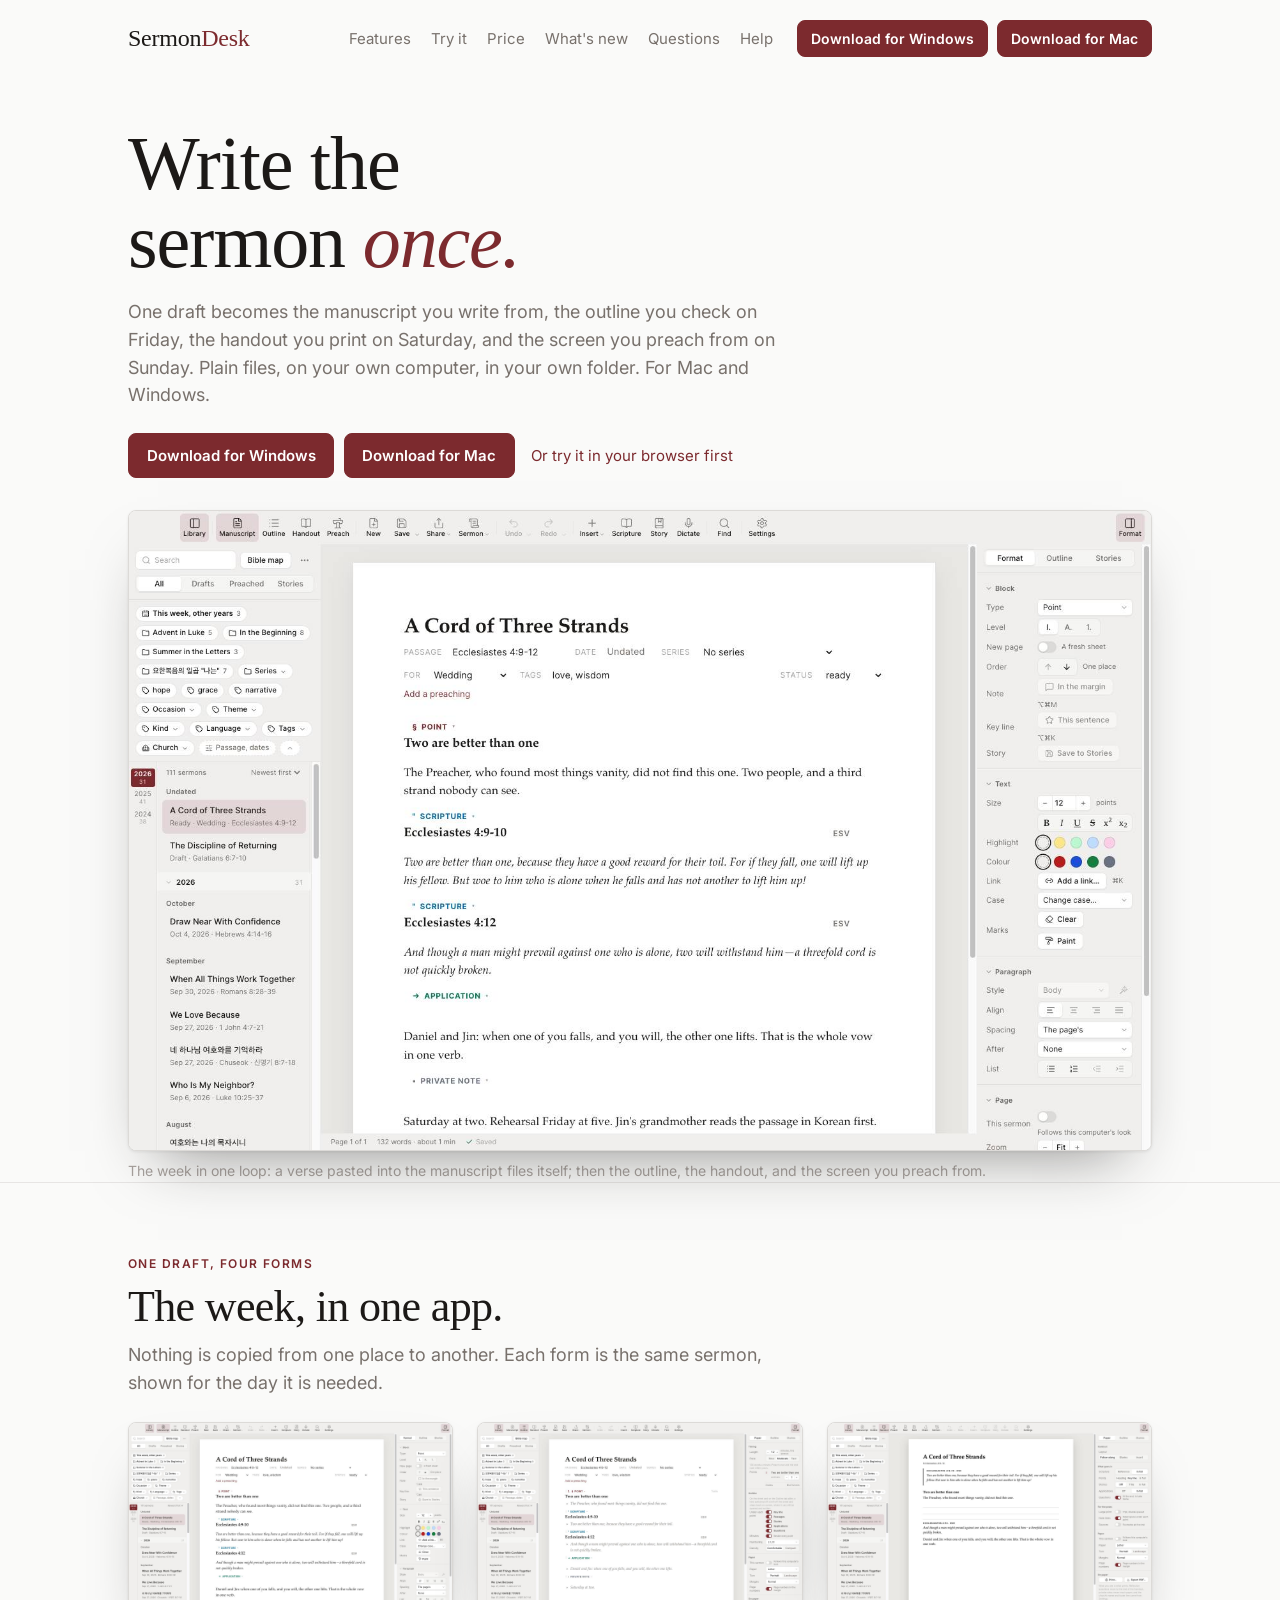
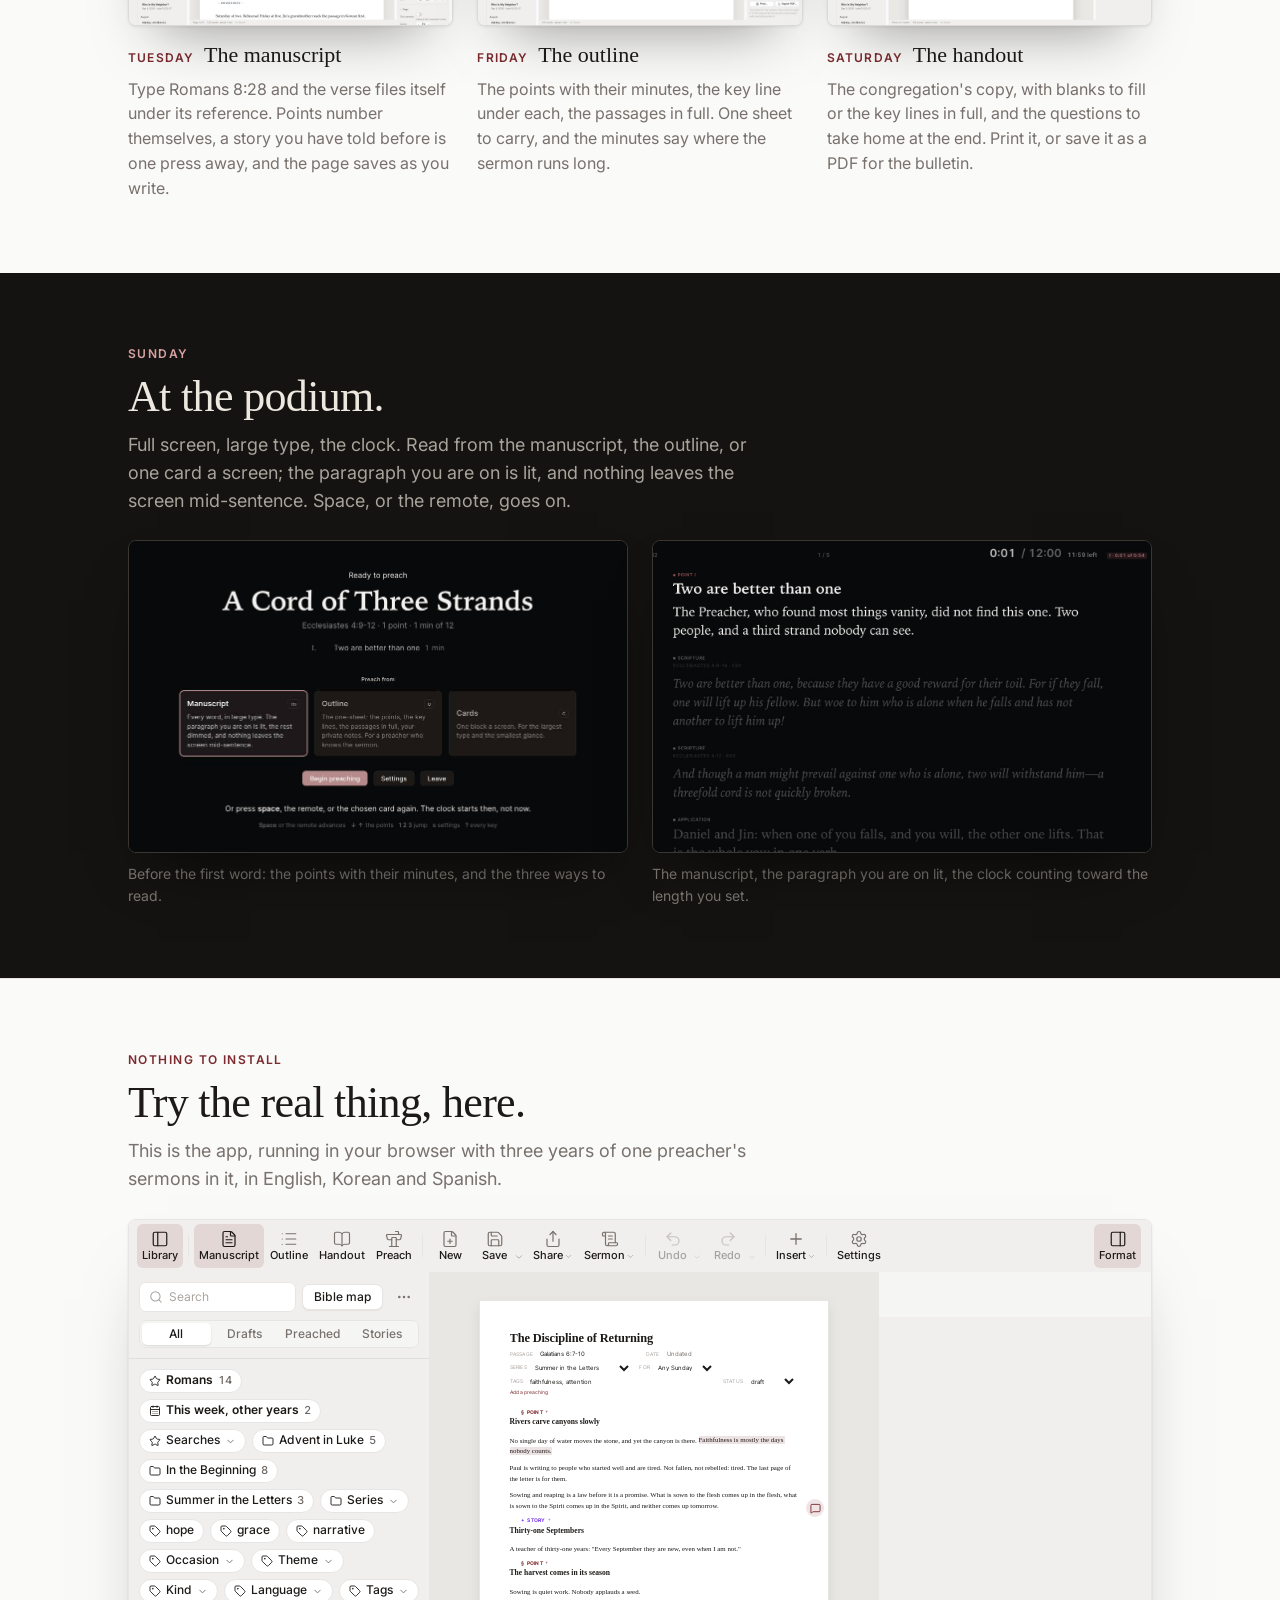
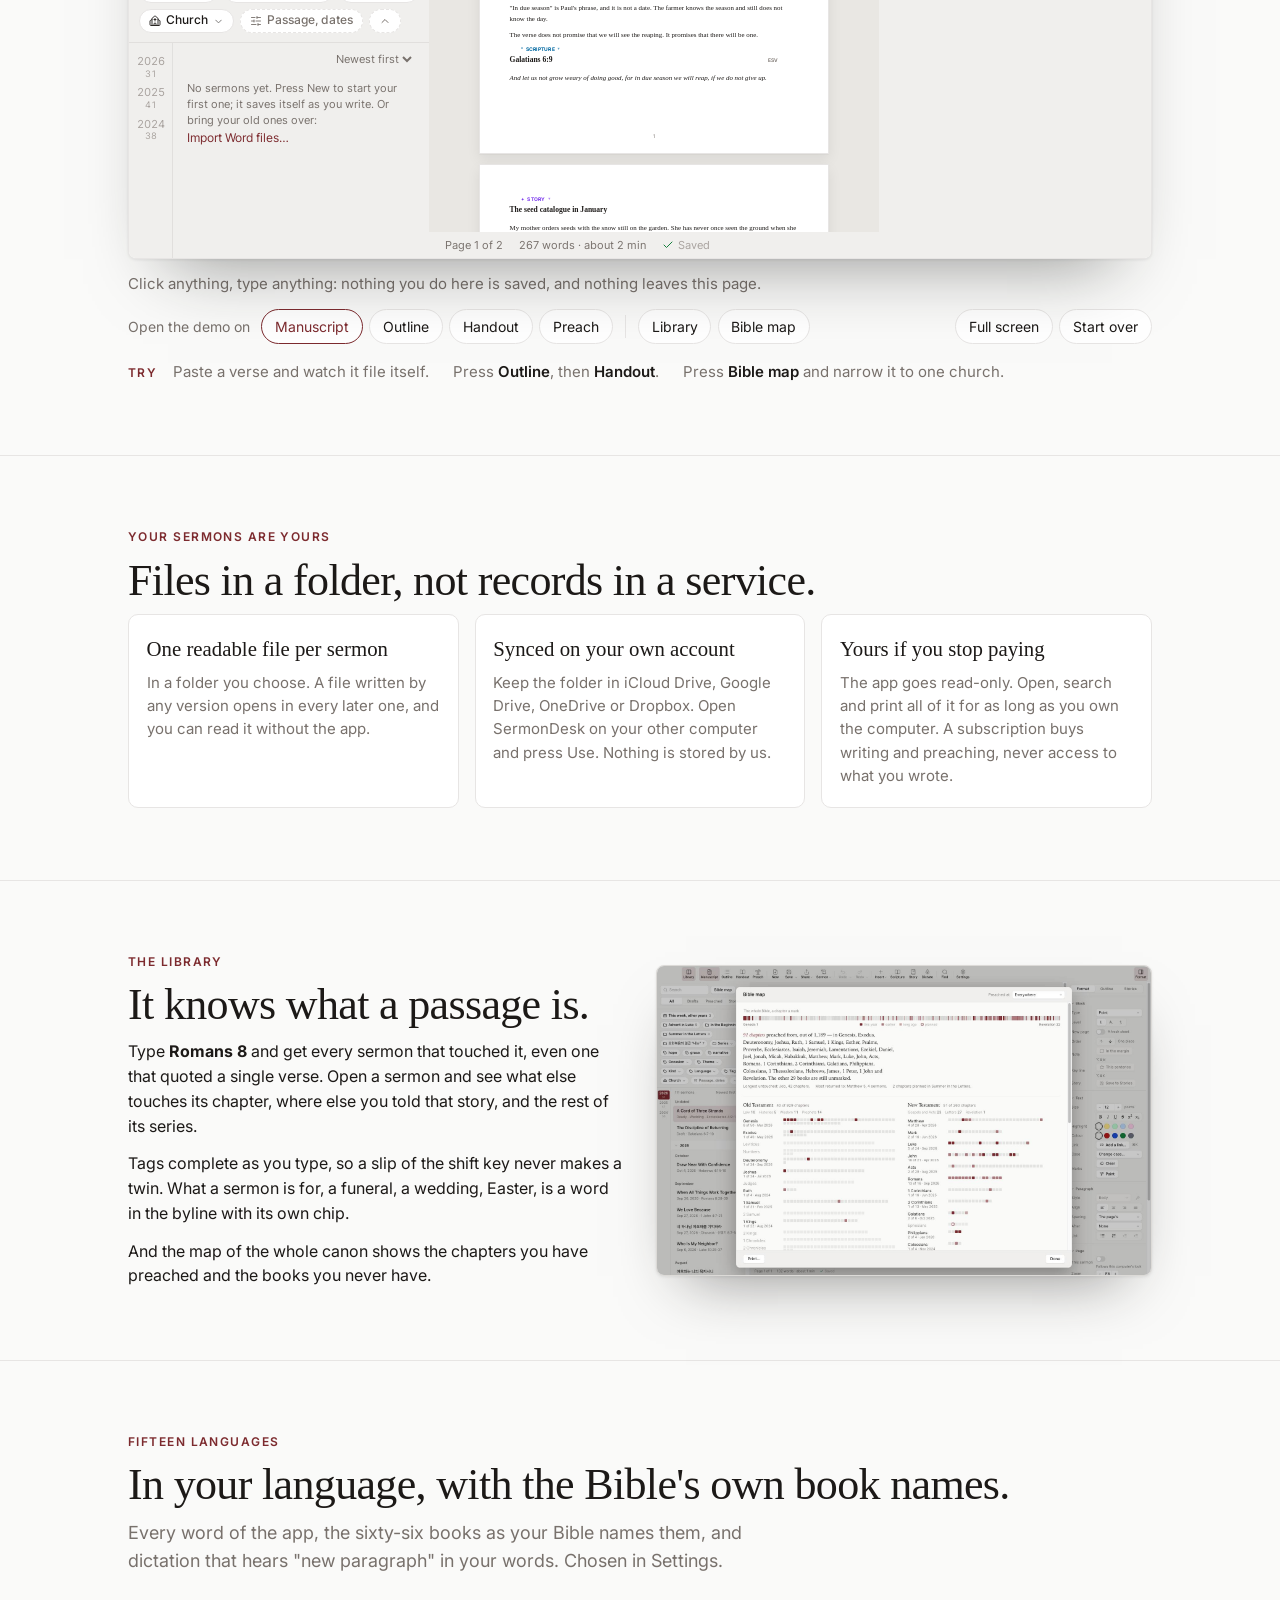
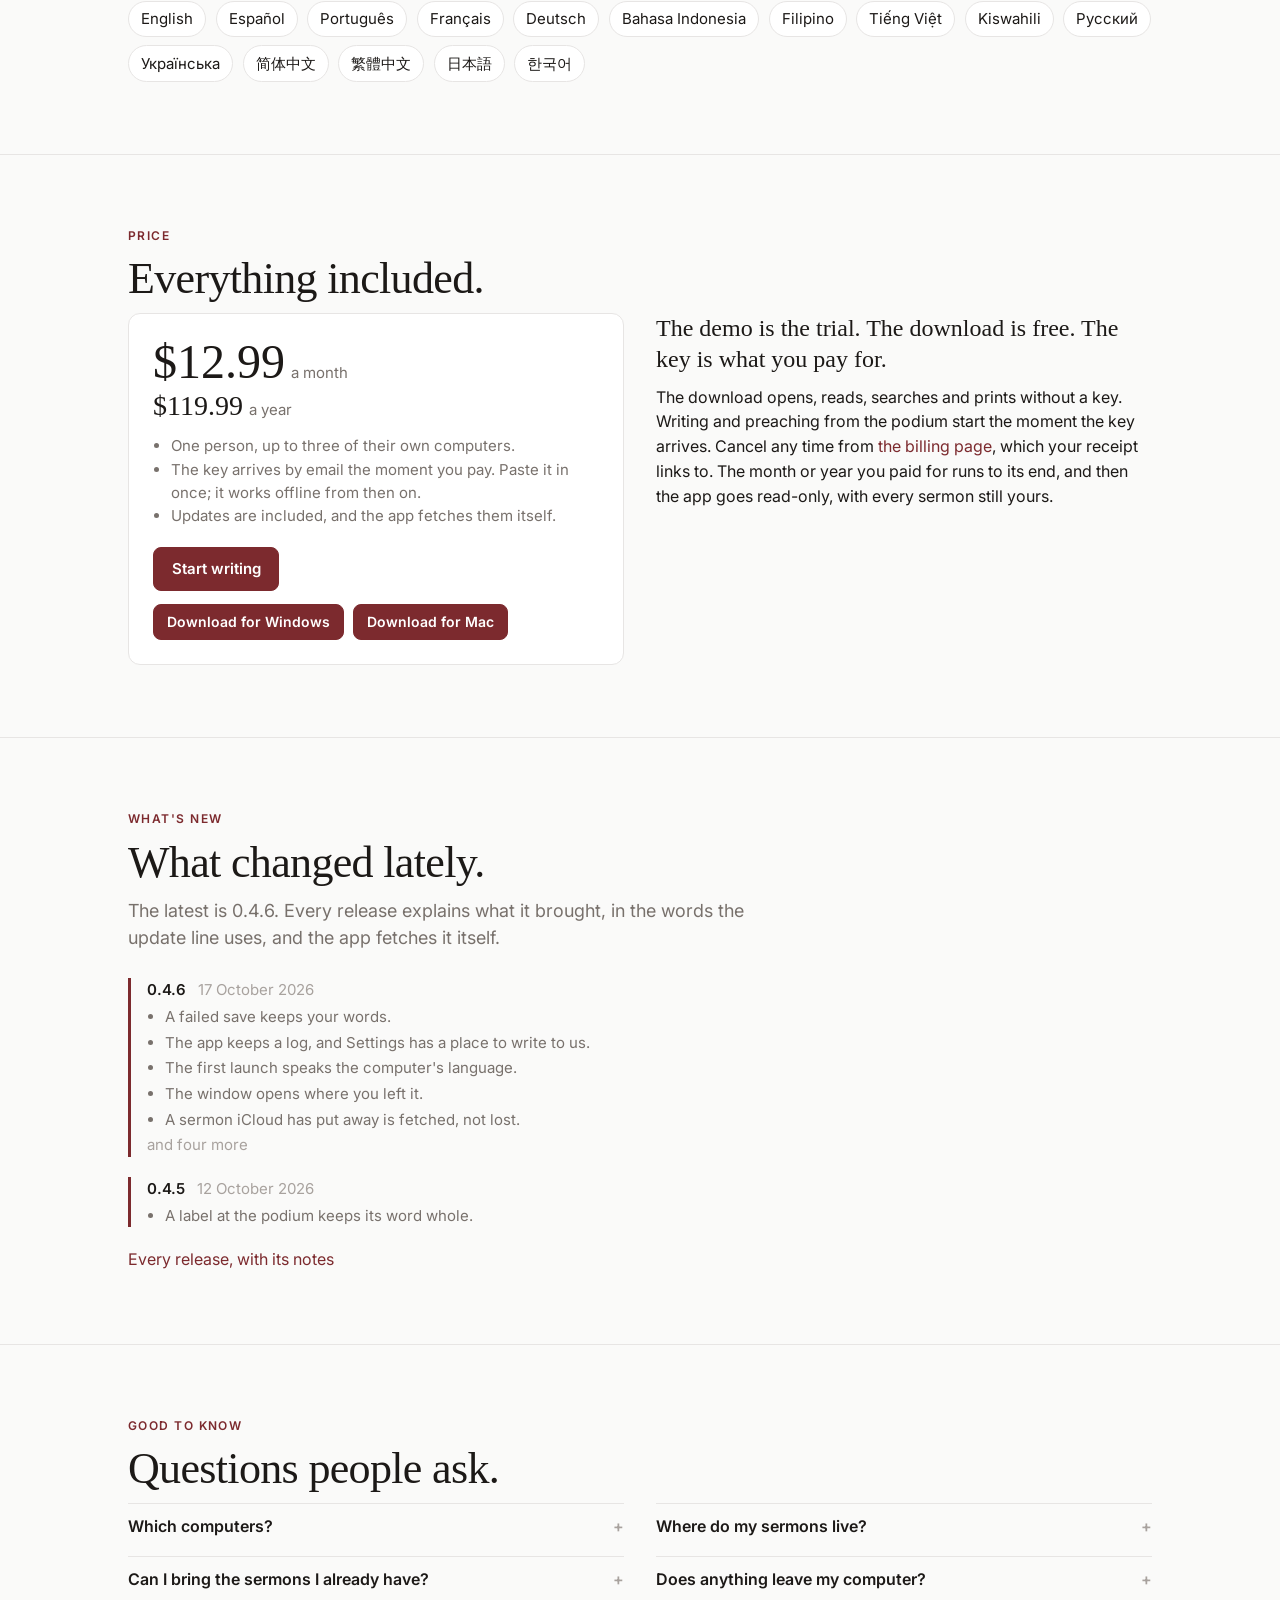
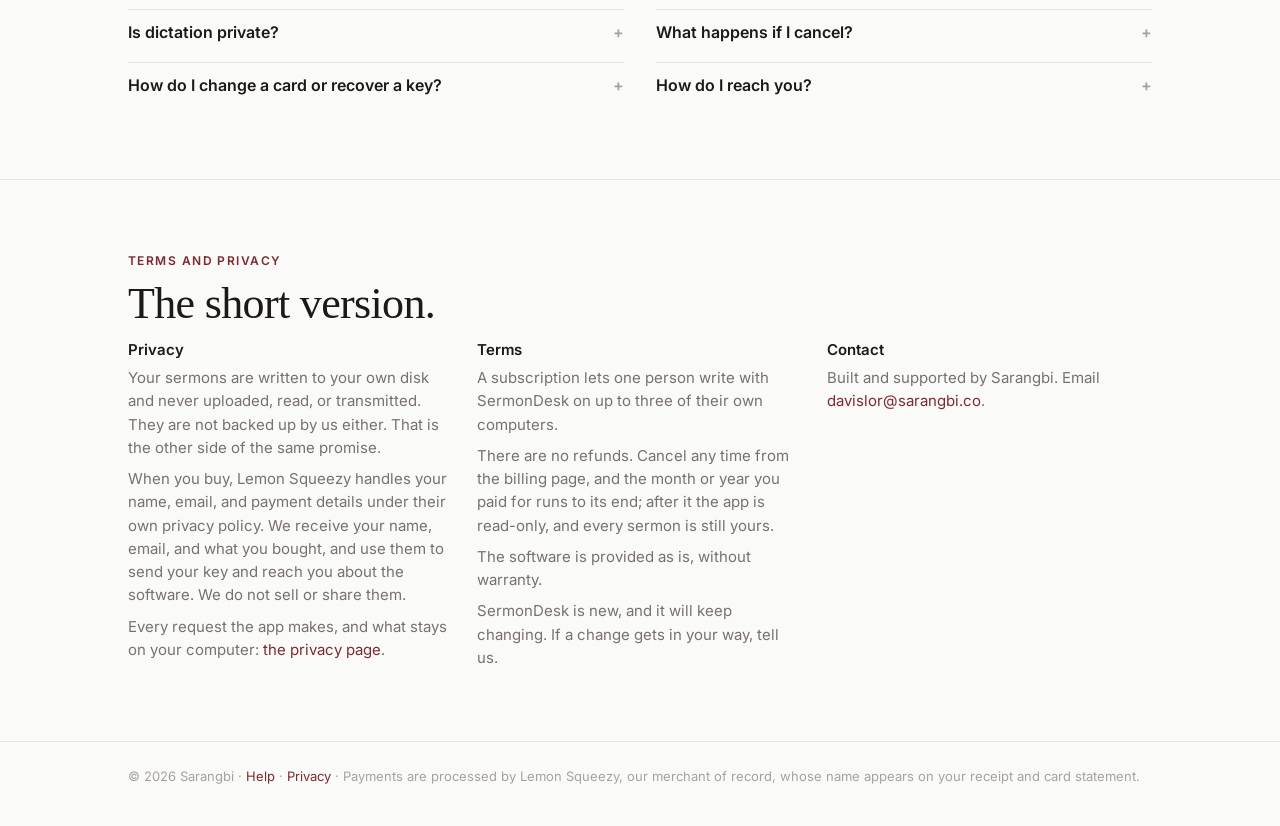
==== commit 7a2bf10e: "Deploy site from sermondesk@bb38bc3" ====
--- a/index.html
+++ b/index.html
@@ -8,7 +8,7 @@
 <link rel="canonical" href="https://sarangbi.co/">
 <!-- Stamped with the source commit by deploy-site.yml, which then waits for
      the live site to show it. Left as "source" in the repository. -->
-<meta name="sermondesk-source" content="99ee739">
+<meta name="sermondesk-source" content="bb38bc3">
 <meta name="color-scheme" content="light dark">
 <meta name="theme-color" content="#fafaf9" media="(prefers-color-scheme: light)">
 <meta name="theme-color" content="#141311" media="(prefers-color-scheme: dark)">
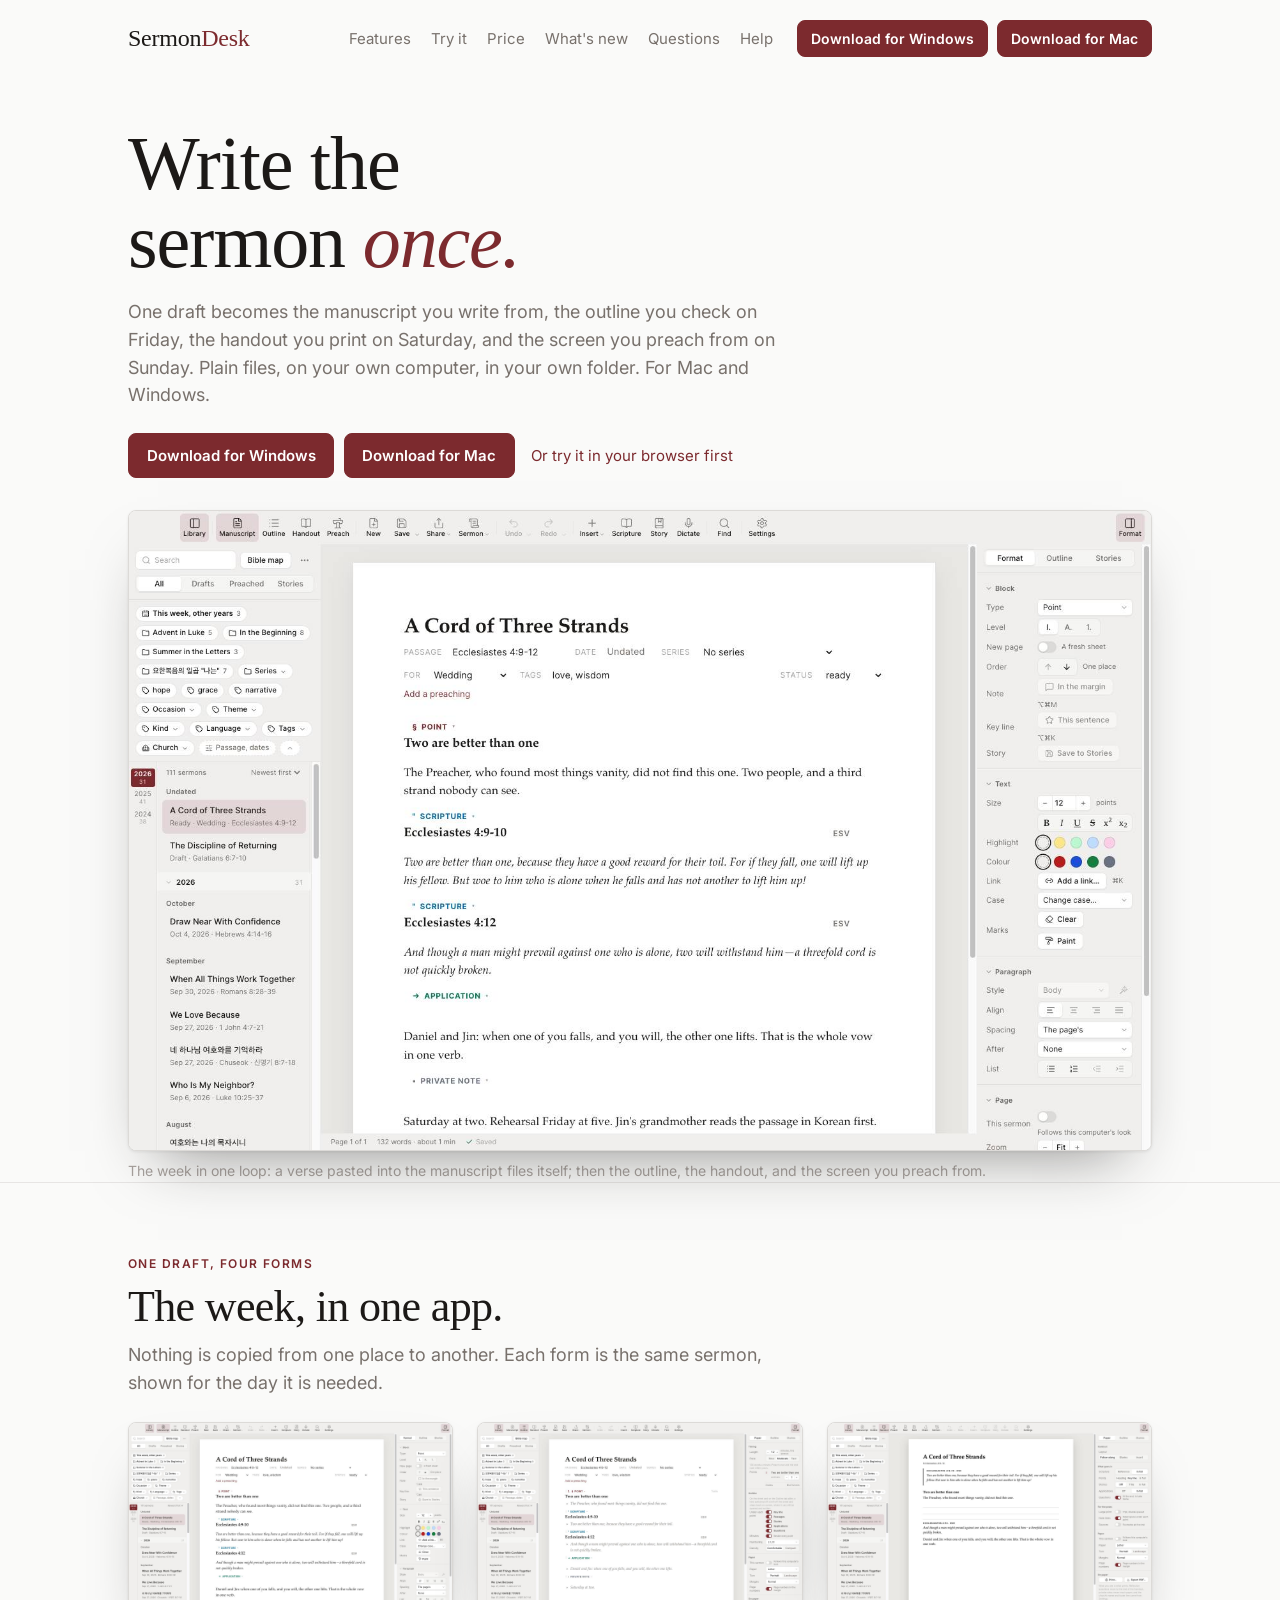
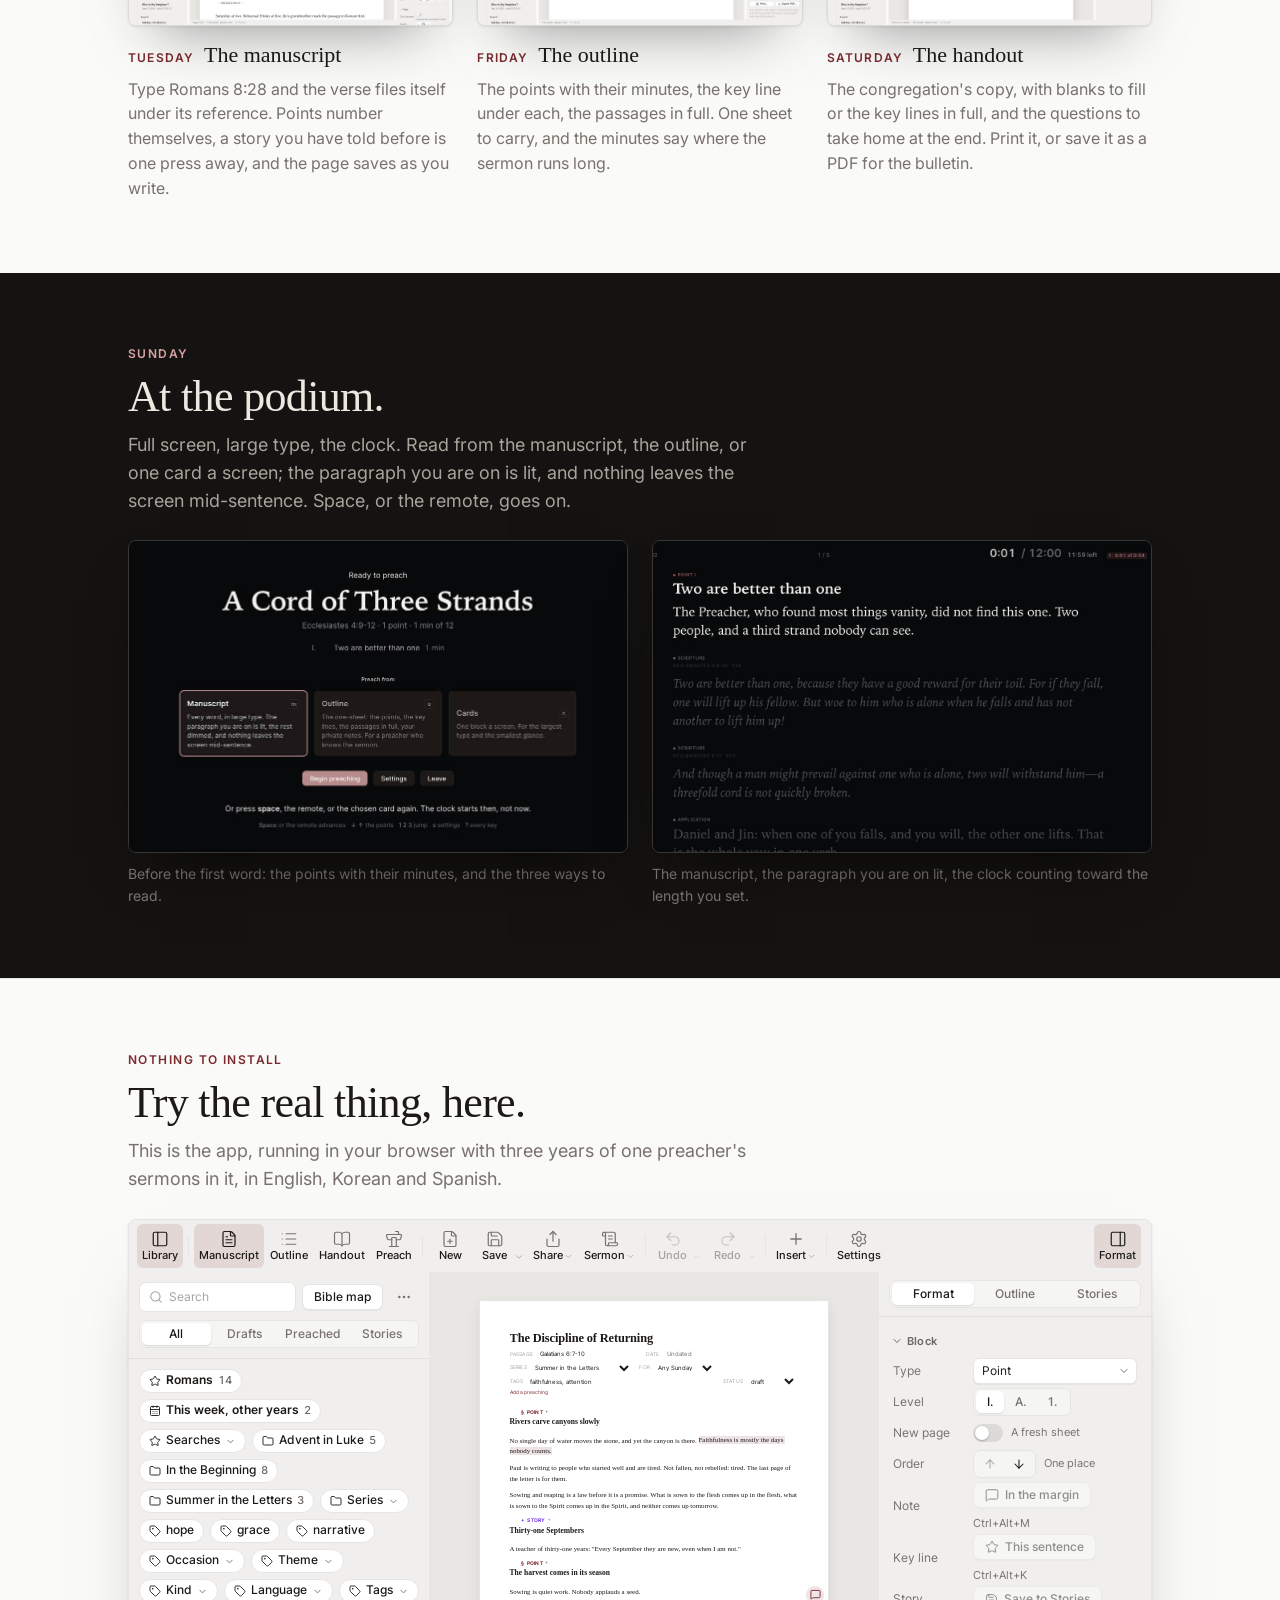
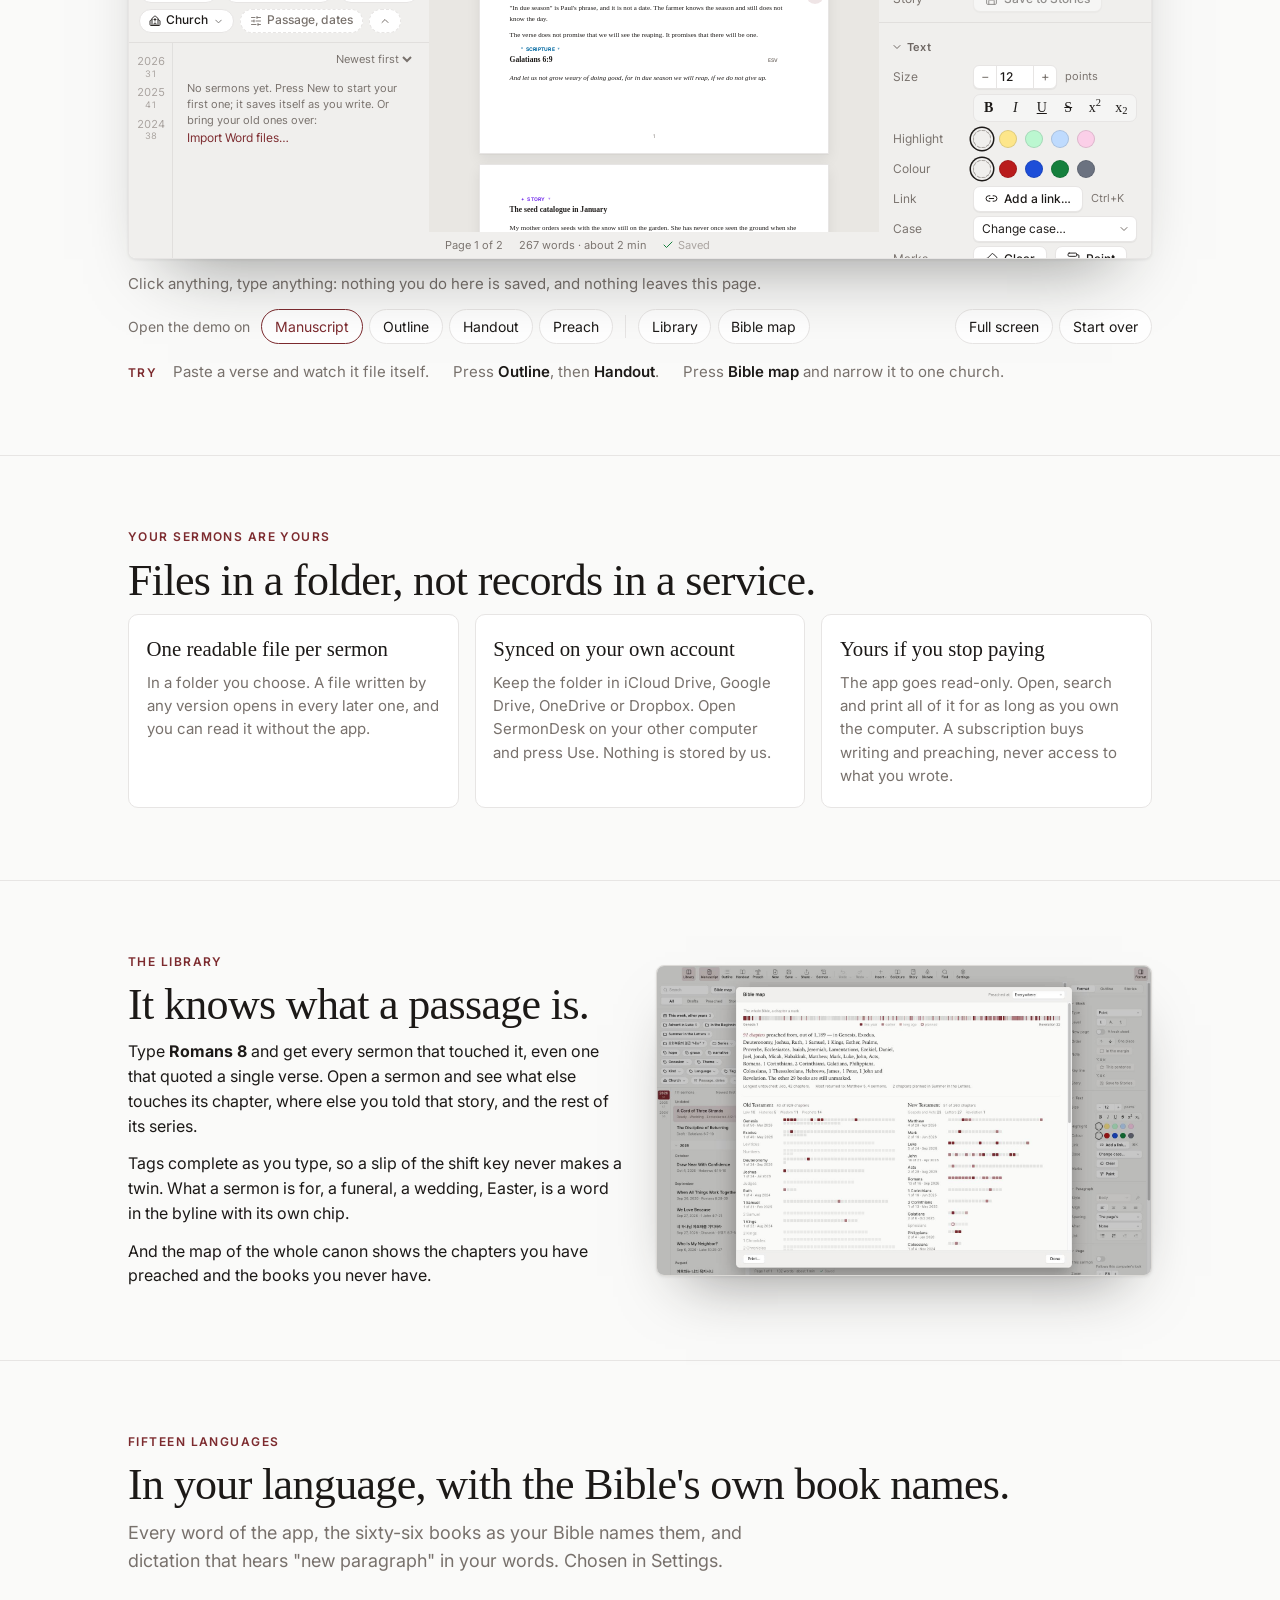
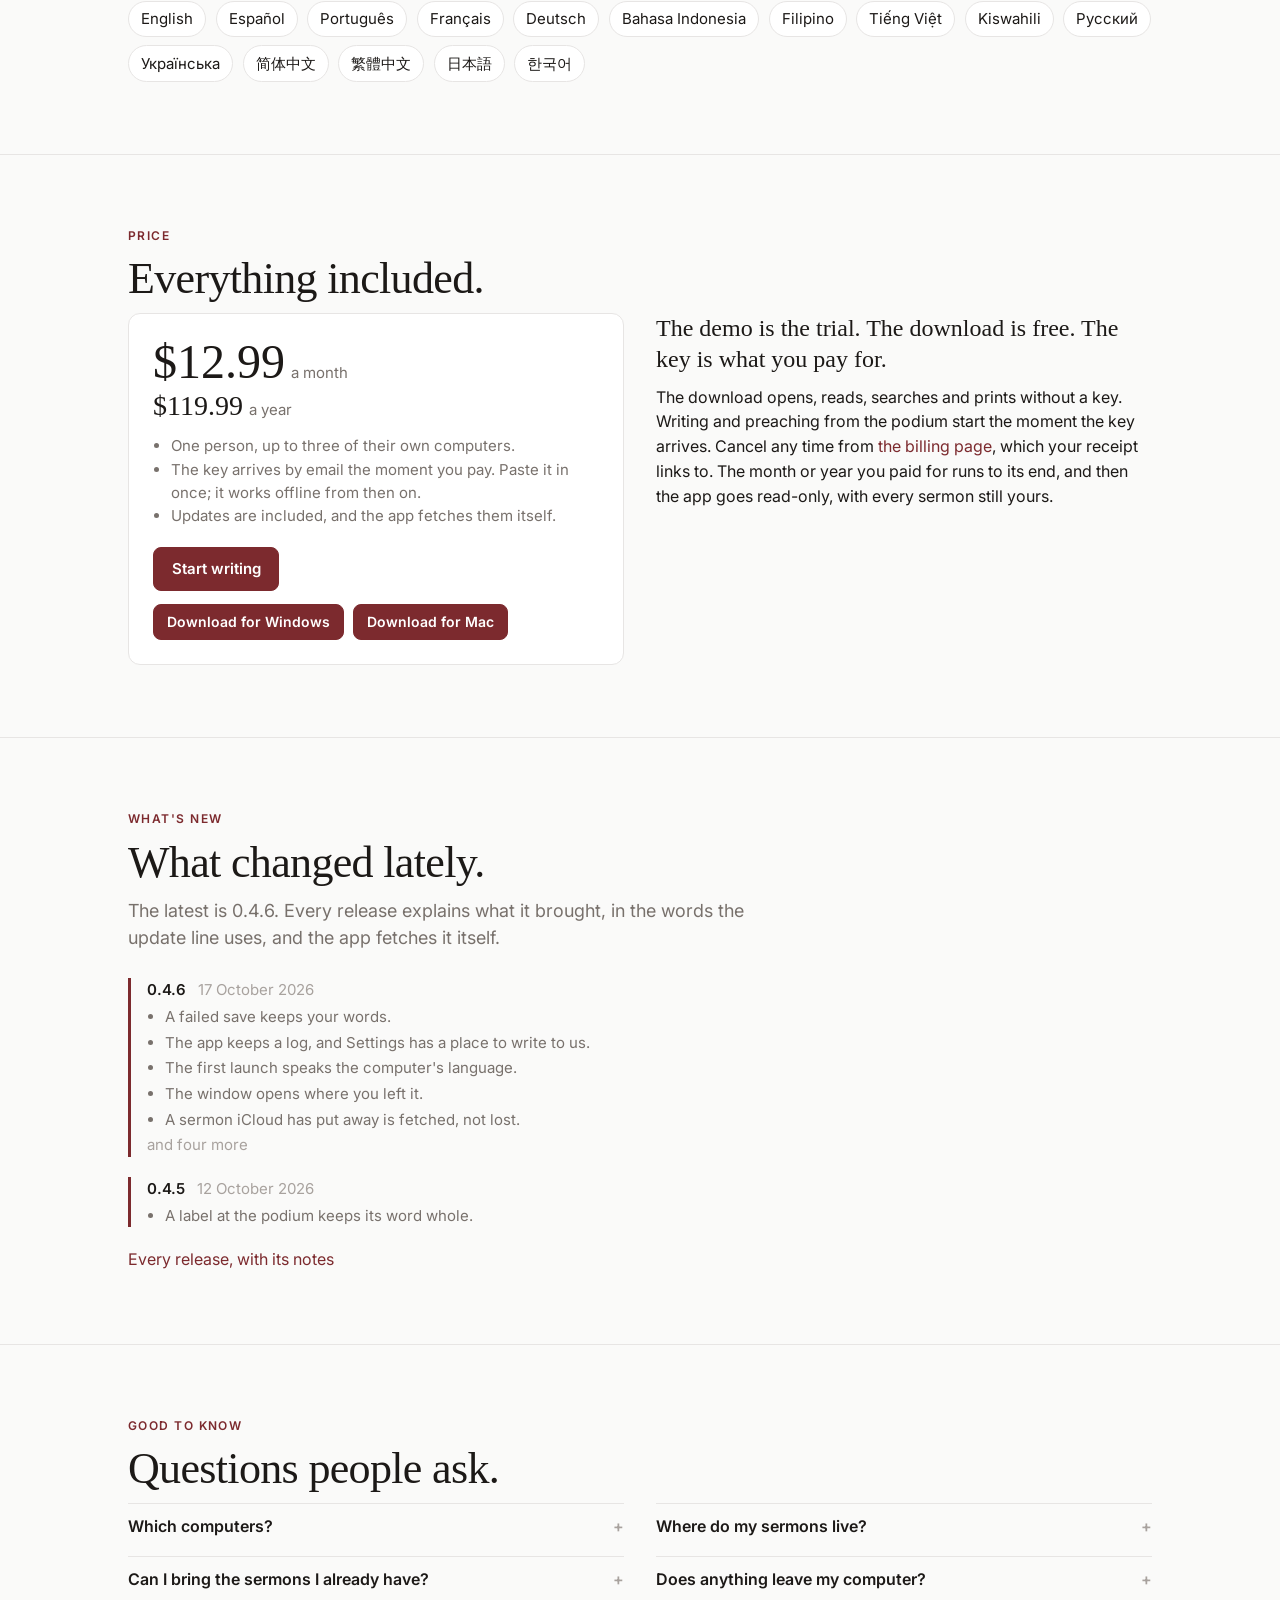
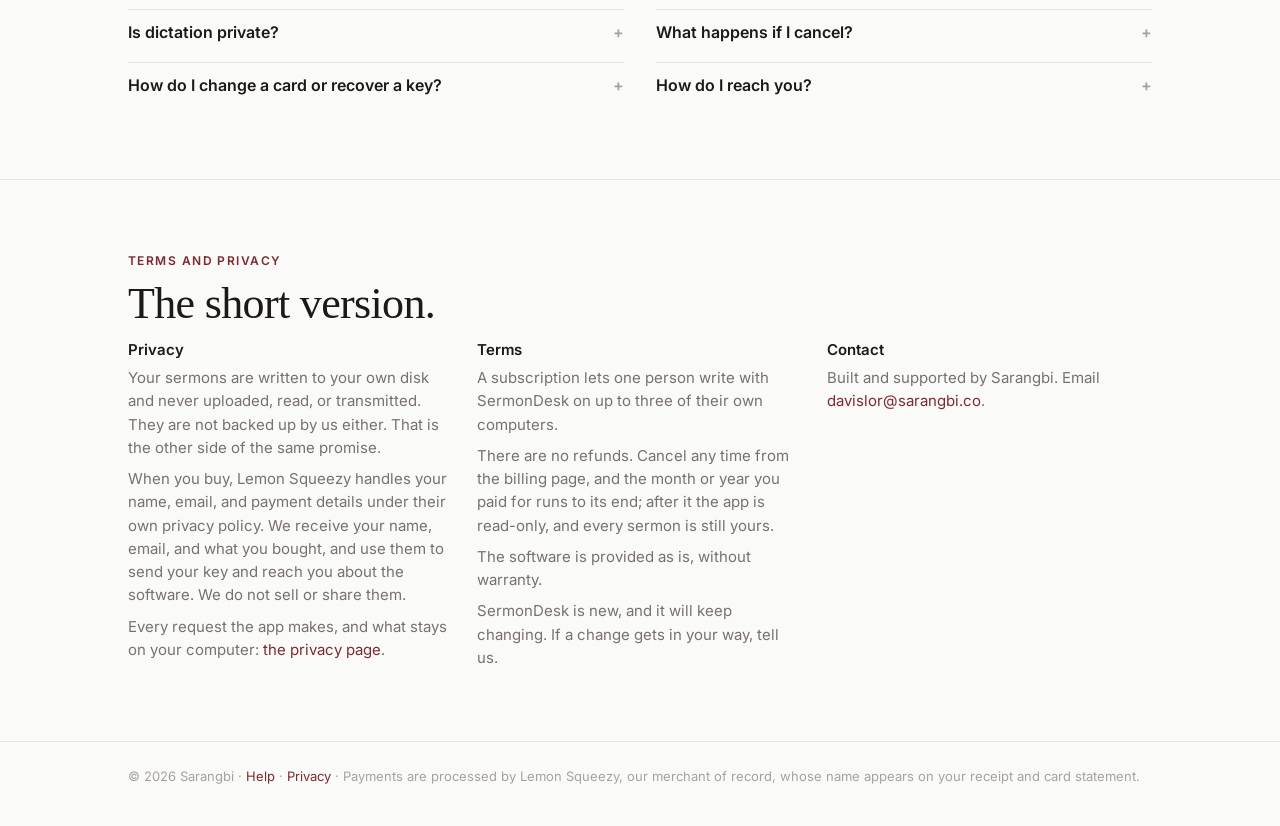
==== commit 3a53ae0c: "Deploy site from sermondesk@d784c35" ====
--- a/index.html
+++ b/index.html
@@ -8,7 +8,7 @@
 <link rel="canonical" href="https://sarangbi.co/">
 <!-- Stamped with the source commit by deploy-site.yml, which then waits for
      the live site to show it. Left as "source" in the repository. -->
-<meta name="sermondesk-source" content="bb38bc3">
+<meta name="sermondesk-source" content="d784c35">
 <meta name="color-scheme" content="light dark">
 <meta name="theme-color" content="#fafaf9" media="(prefers-color-scheme: light)">
 <meta name="theme-color" content="#141311" media="(prefers-color-scheme: dark)">
@@ -440,6 +440,10 @@
 <!-- A note from the maker goes here, in the maker's own words, when it is
      written: why it exists, who it was first for, what is promised. -->
 
+<!-- The price, while there is one. What is between the @subscription markers
+     is dropped by the build after the final release, and what is between the
+     @sunset markers kept; see keepSeason in scripts/site-build.mjs and
+     docs/SUNSET.md. -->
 <section id="price">
   <div class="wrap">
     <p class="eyebrow">Price</p>
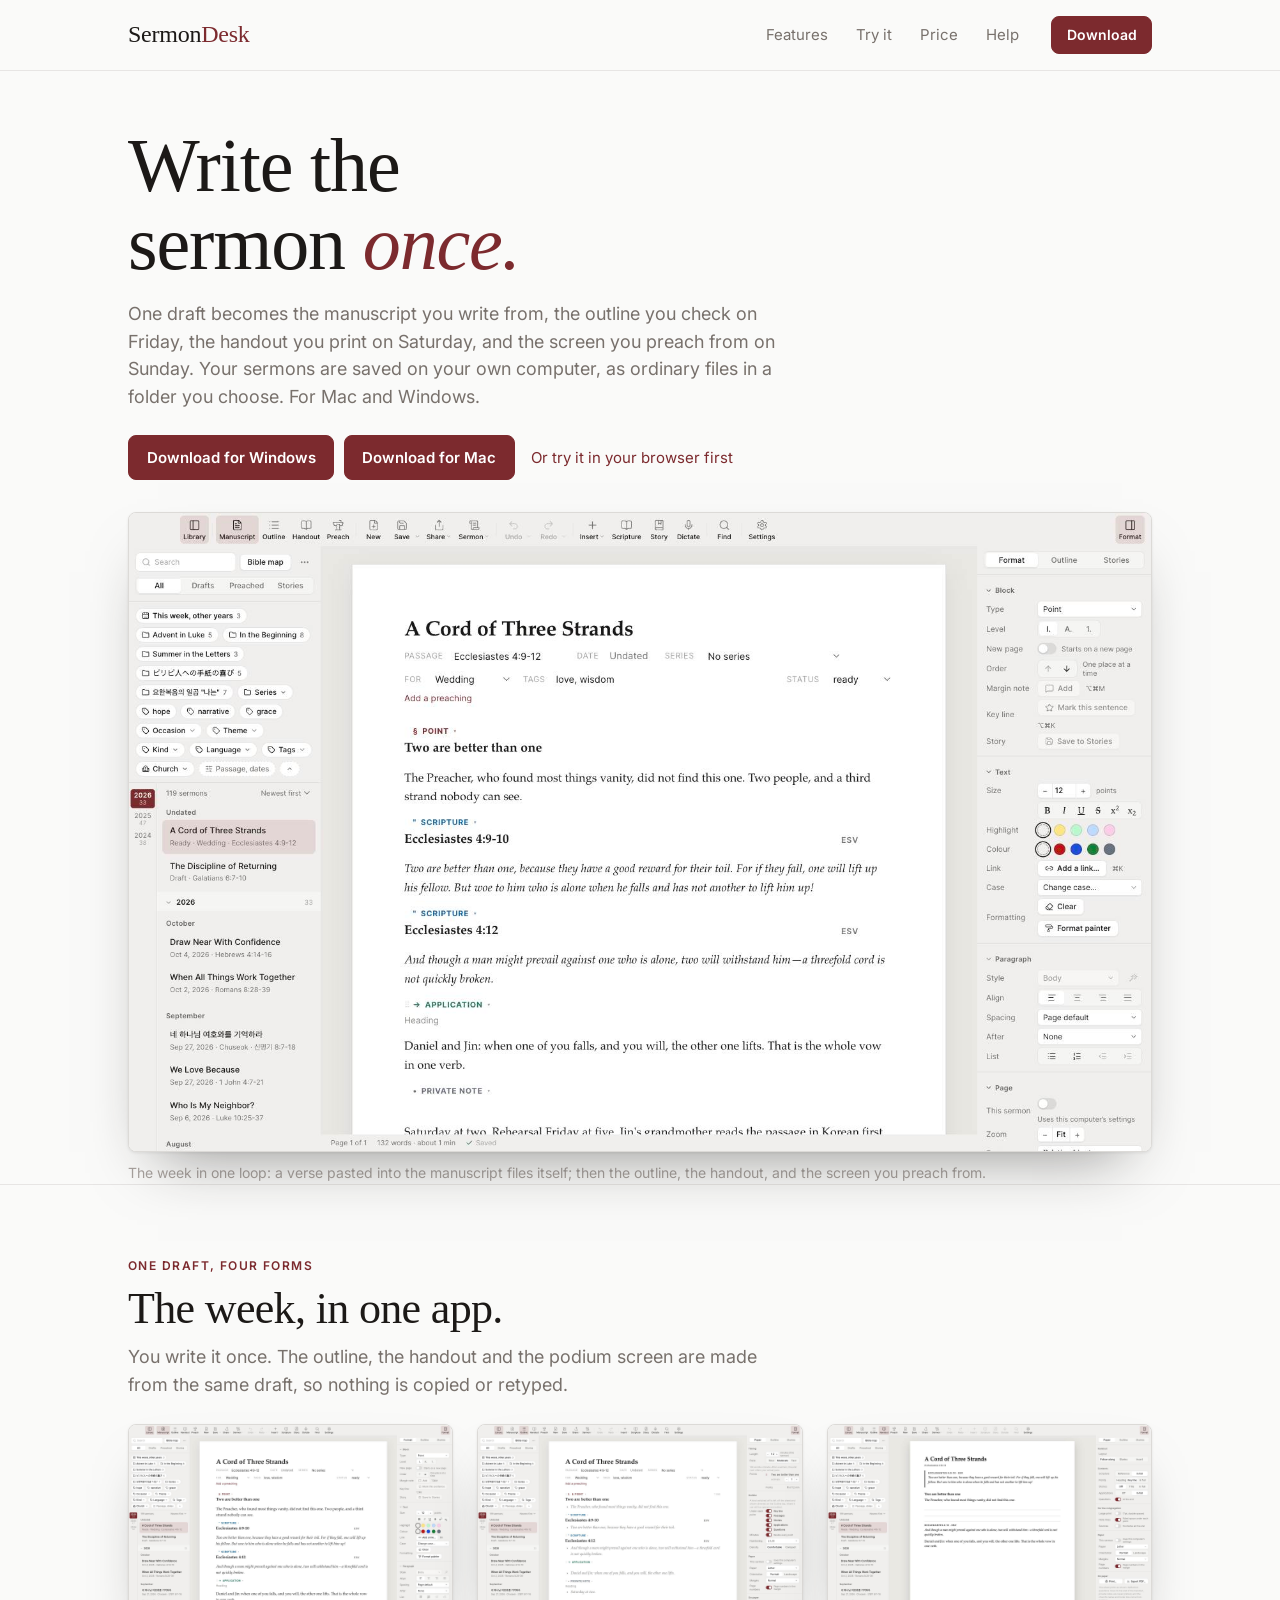
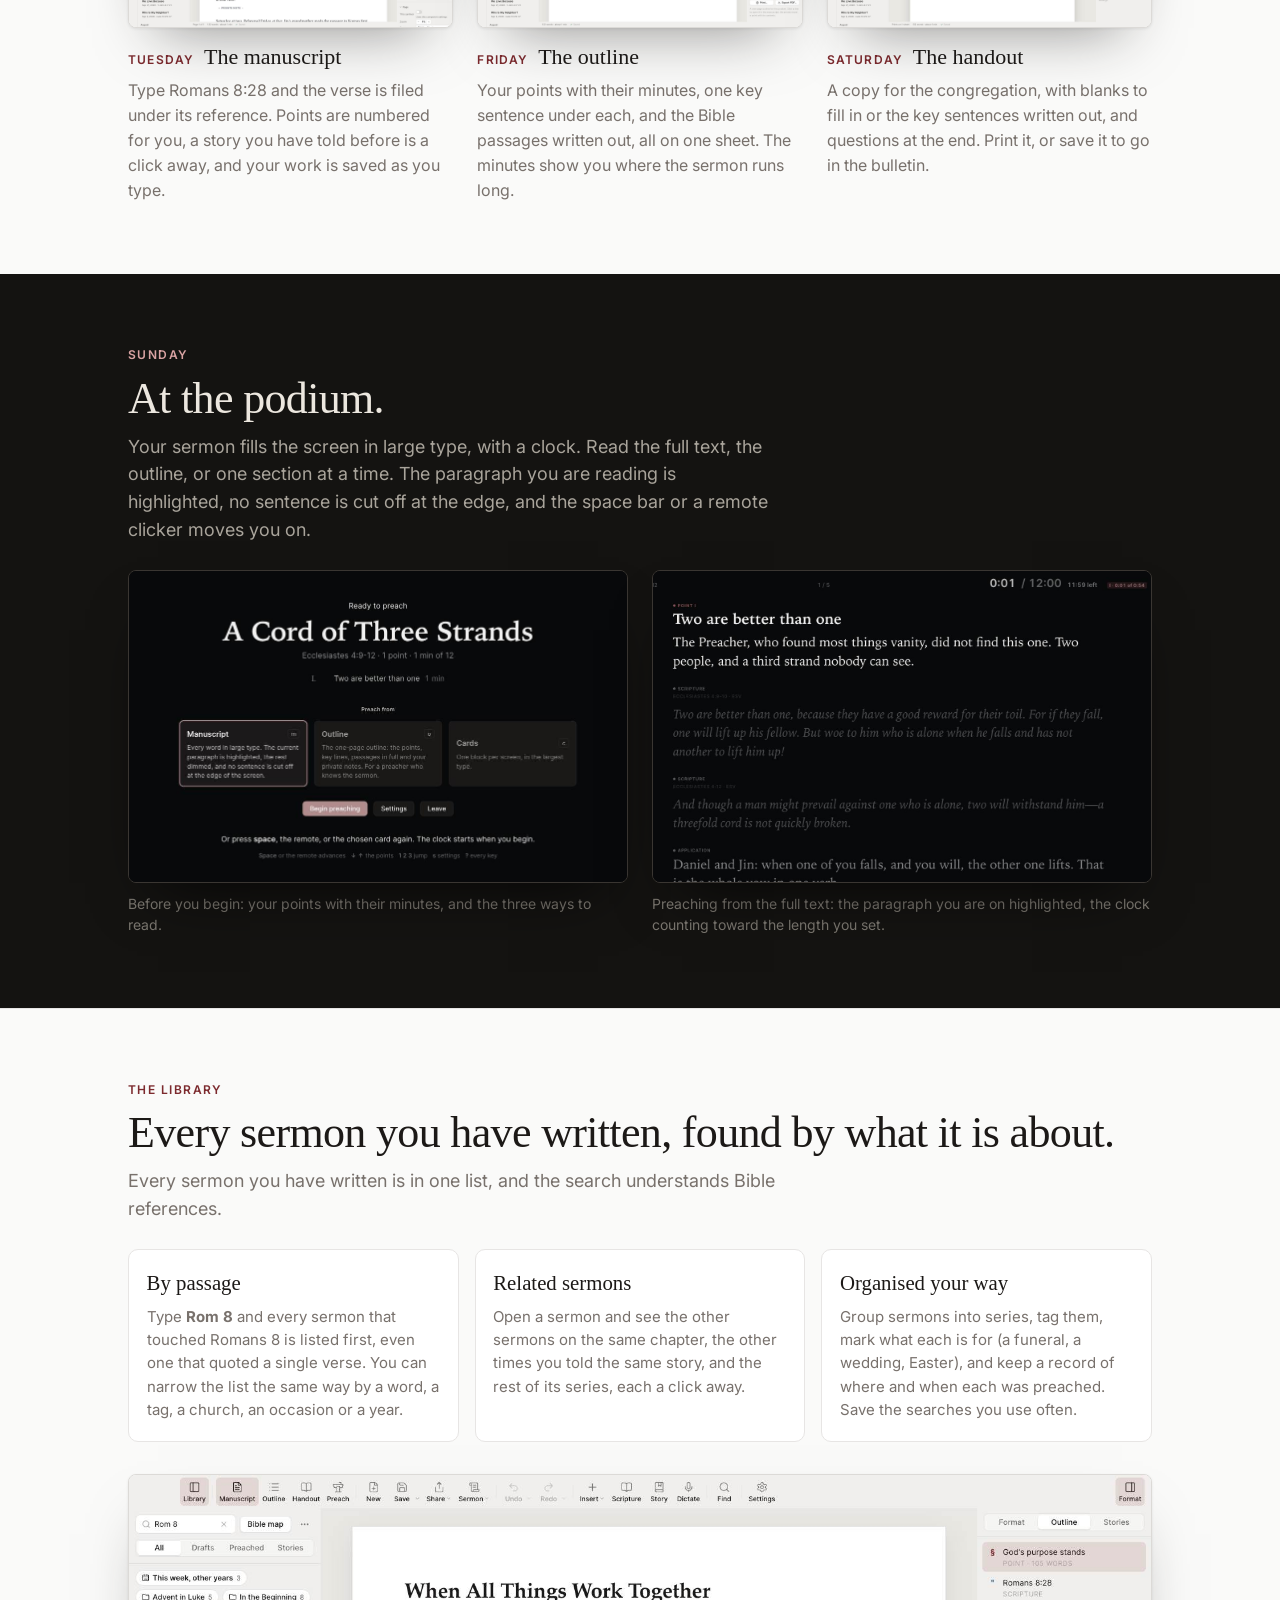
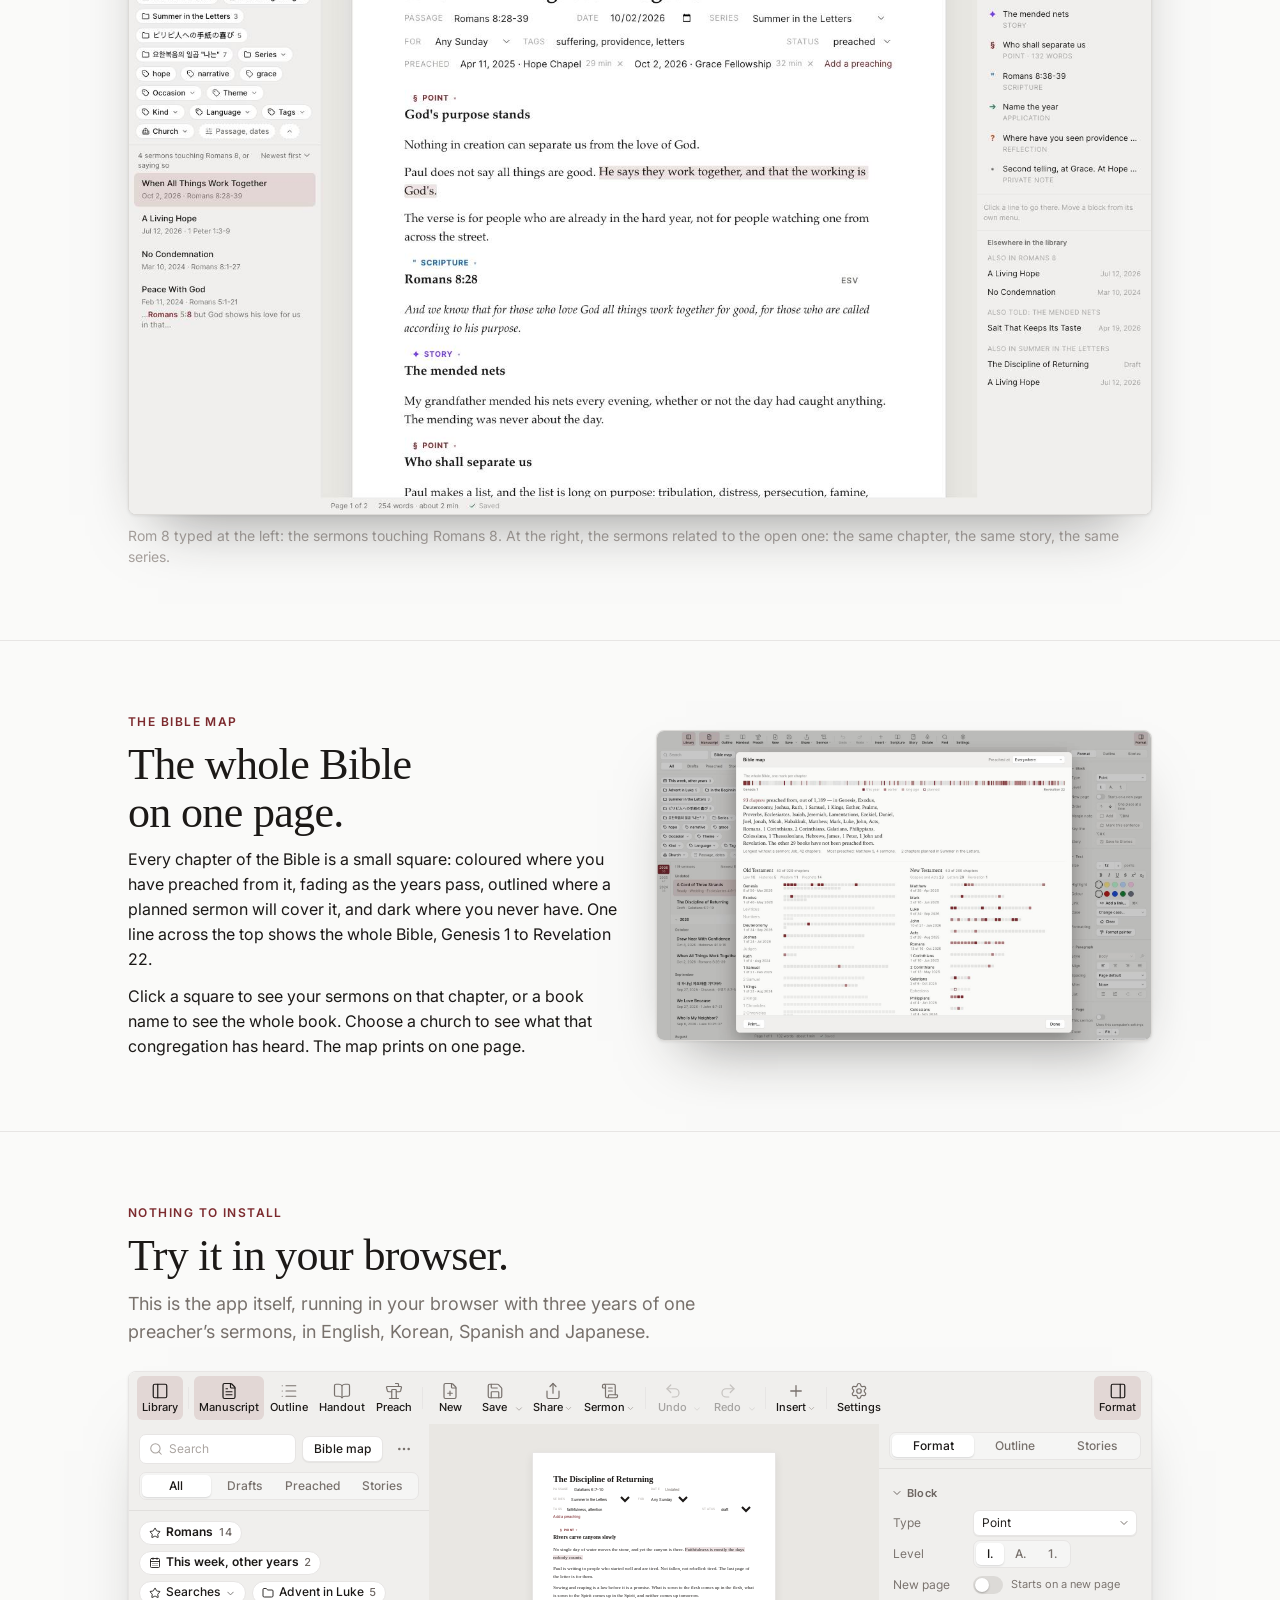
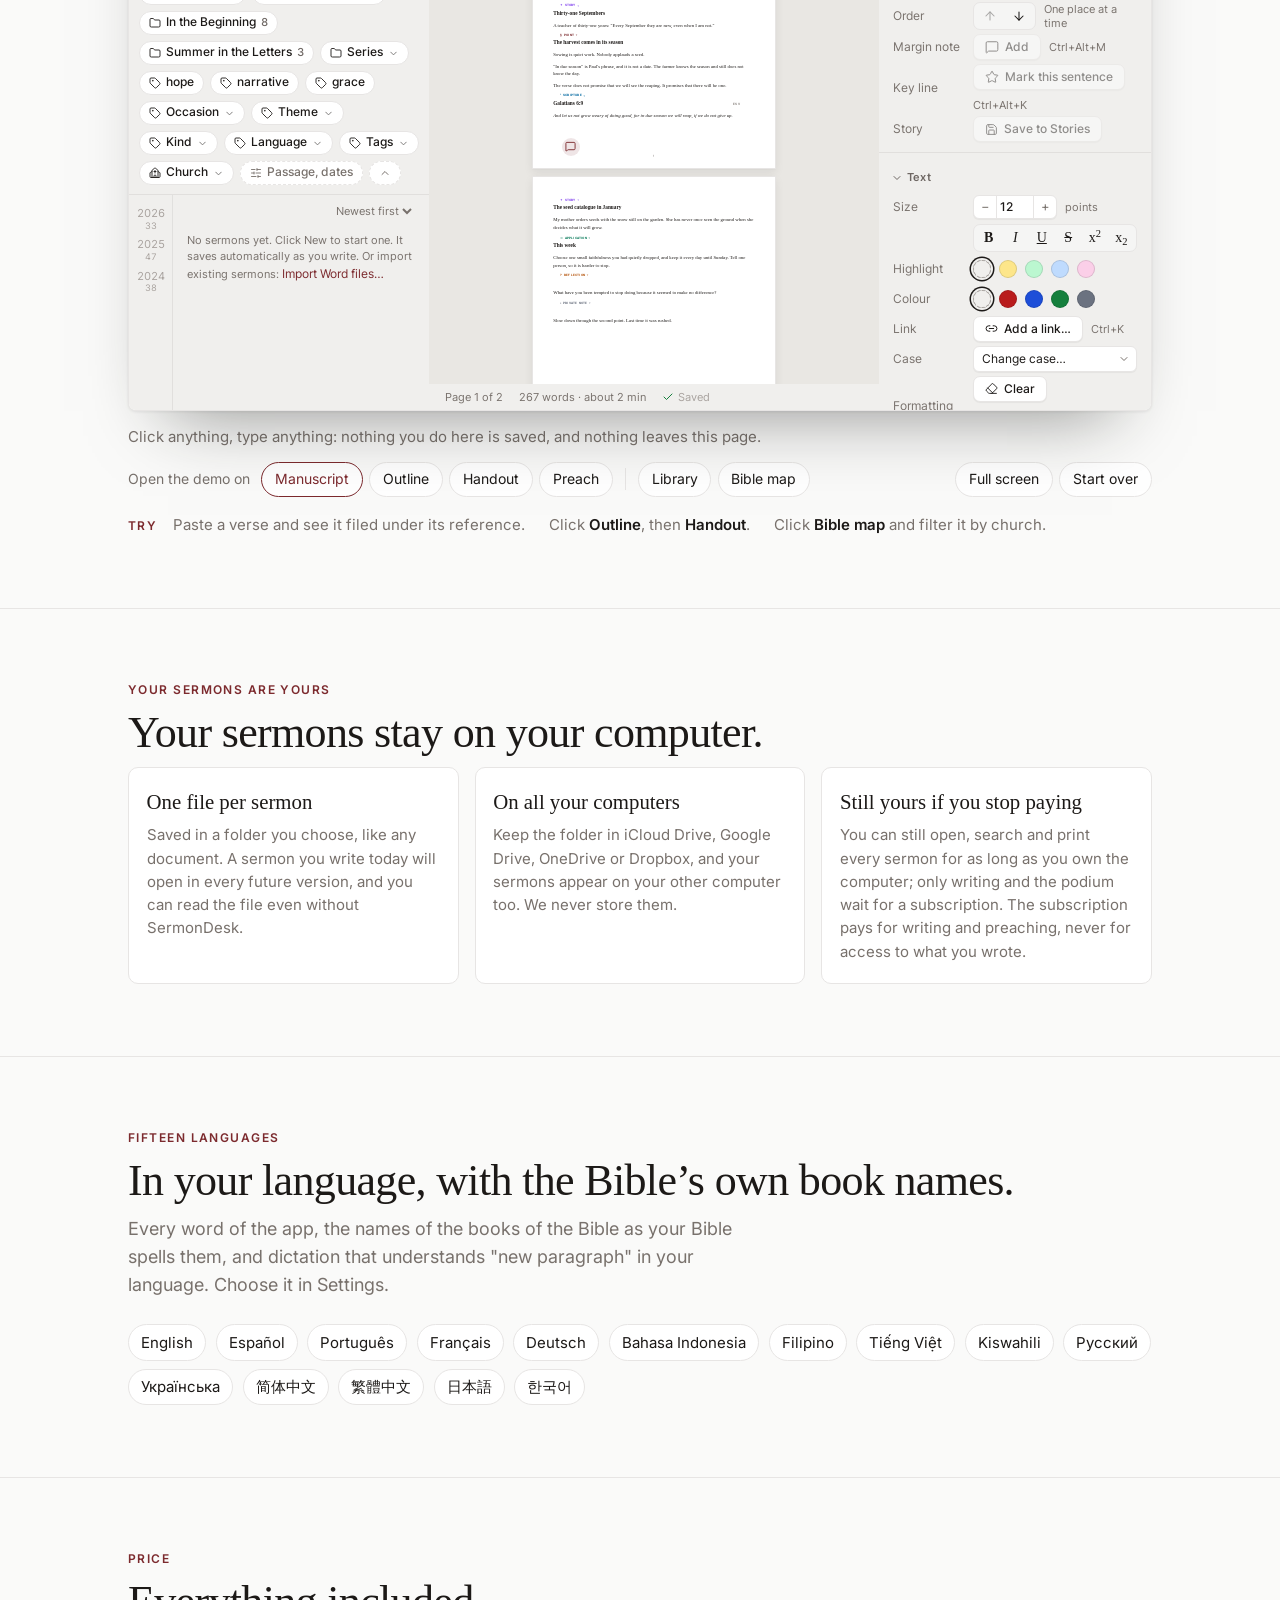
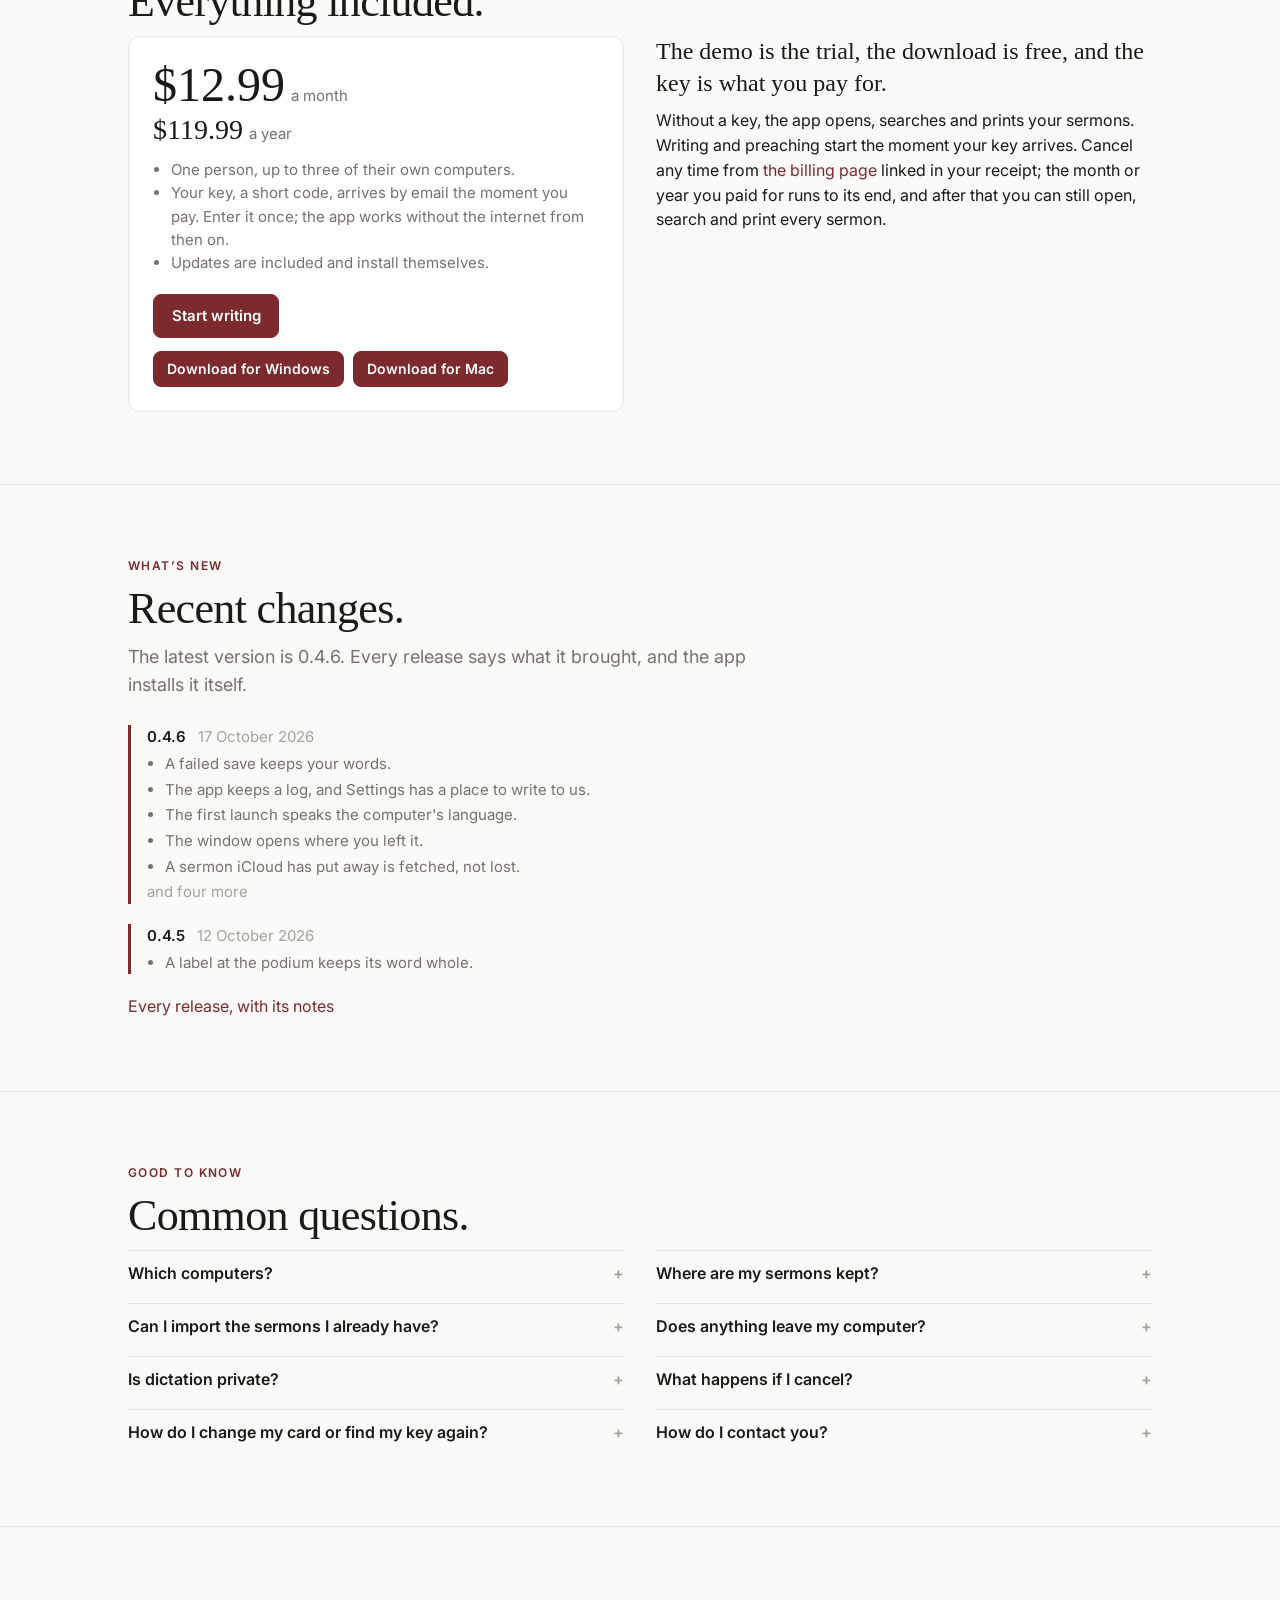
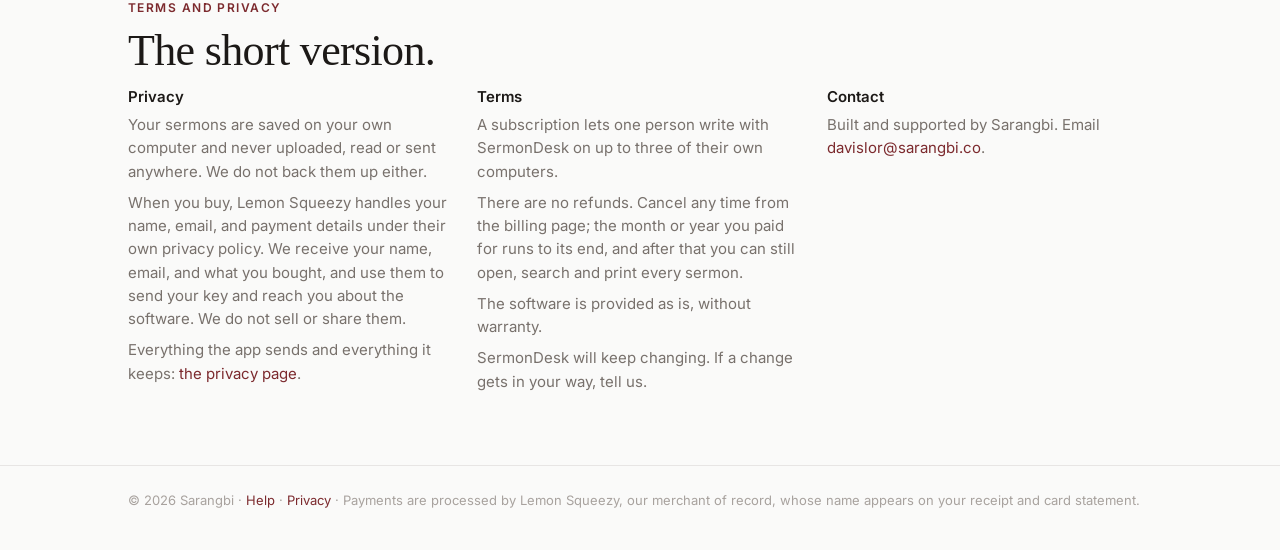
==== commit a7e7860a: "Deploy site from sermondesk@48dcbab" ====
--- a/index.html
+++ b/index.html
@@ -8,7 +8,7 @@
 <link rel="canonical" href="https://sarangbi.co/">
 <!-- Stamped with the source commit by deploy-site.yml, which then waits for
      the live site to show it. Left as "source" in the repository. -->
-<meta name="sermondesk-source" content="d784c35">
+<meta name="sermondesk-source" content="48dcbab">
 <meta name="color-scheme" content="light dark">
 <meta name="theme-color" content="#fafaf9" media="(prefers-color-scheme: light)">
 <meta name="theme-color" content="#141311" media="(prefers-color-scheme: dark)">
@@ -107,14 +107,14 @@
   .downloads { display: flex; flex-wrap: wrap; gap: 0.6rem; }
 
   /* The head: a name, the page's places, the two downloads. */
-  .head { padding: 1.25rem 0 0.75rem; }
-  .head .wrap { display: flex; align-items: center; gap: 0.75rem 1.5rem; flex-wrap: wrap; }
+  .head { padding: 1rem 0; border-bottom: 1px solid var(--rule); }
+  .head .wrap { display: flex; align-items: center; gap: 1rem 2rem; }
   .wordmark { font-family: var(--serif); font-size: 1.5rem; font-weight: 500; letter-spacing: -0.01em; color: var(--ink); }
   .wordmark span { color: var(--oxblood); }
-  .head nav { display: flex; flex-wrap: wrap; gap: 0.3rem 1.25rem; font-size: 0.9375rem; margin-left: auto; }
+  .head nav { display: flex; gap: 1.75rem; font-size: 0.9375rem; margin-left: auto; }
   .head nav a { color: var(--muted); white-space: nowrap; }
   .head nav a:hover { color: var(--ink); text-decoration: none; }
-  .head .button { padding: 0.4rem 0.8rem; font-size: 0.875rem; }
+  .head .button { padding: 0.45rem 0.9rem; font-size: 0.875rem; }
 
   /* The promise, and the one picture. */
   .hero { padding: clamp(2rem, 5vw, 3.5rem) 0 0; border-top: 0; }
@@ -209,6 +209,7 @@
   .card p { font-size: 0.9375rem; color: var(--muted); }
 
   .two { display: grid; grid-template-columns: minmax(0, 1fr) minmax(0, 1fr); gap: 2rem; align-items: center; }
+  .library__figure { margin: 2rem 0 0; }
   .two p + p { margin-top: 0.8rem; }
 
   /* The languages, as the app names them. */
@@ -250,9 +251,9 @@
 
   @media (max-width: 760px) {
     .week, .cards, .two, .price, .faq, .small, .sunday__pair { grid-template-columns: minmax(0, 1fr); }
-    .head nav { margin-left: 0; }
+    .head nav { margin-left: 0; gap: 1rem; }
     /* On a phone the hero's pair is a screen away; the head's would only repeat it. */
-    .head .downloads { display: none; }
+    .head__download { display: none; }
   }
   @media (prefers-reduced-motion: no-preference) {
     .button, .head nav a { transition: border-color 120ms, color 120ms; }
@@ -268,23 +269,18 @@
       <a href="#week">Features</a>
       <a href="#try">Try it</a>
       <a href="#price">Price</a>
-      <a href="#new">What's new</a>
-      <a href="#faq">Questions</a>
       <a href="help.html">Help</a>
     </nav>
-    <div class="downloads">
-      <a class="button button--primary" href="https://github.com/DLSarangbi/sermondesk-releases/releases/latest/download/SermonDesk-Setup.exe" data-download="windows">Download for Windows</a>
-      <a class="button button--primary" href="https://github.com/DLSarangbi/sermondesk-releases/releases/latest/download/SermonDesk.dmg" data-download="mac">Download for Mac</a>
-    </div>
+    <a class="button button--primary head__download" href="#download">Download</a>
   </div>
 </header>
 
 <section class="hero">
   <div class="wrap">
     <h1>Write the sermon <em>once.</em></h1>
-    <p class="lede">One draft becomes the manuscript you write from, the outline you check on Friday, the handout you print on Saturday, and the screen you preach from on Sunday. Plain files, on your own computer, in your own folder. For Mac and Windows.</p>
+    <p class="lede">One draft becomes the manuscript you write from, the outline you check on Friday, the handout you print on Saturday, and the screen you preach from on Sunday. Your sermons are saved on your own computer, as ordinary files in a folder you choose. For Mac and Windows.</p>
     <div class="acts">
-      <div class="downloads">
+      <div class="downloads" id="download">
         <a class="button button--primary" href="https://github.com/DLSarangbi/sermondesk-releases/releases/latest/download/SermonDesk-Setup.exe" data-download="windows">Download for Windows</a>
         <a class="button button--primary" href="https://github.com/DLSarangbi/sermondesk-releases/releases/latest/download/SermonDesk.dmg" data-download="mac">Download for Mac</a>
       </div>
@@ -292,7 +288,7 @@
     </div>
     <figure>
       <div class="shot shot--light"><picture><source srcset="img/manuscript-dark.jpg" media="(prefers-color-scheme: dark)"><img src="img/manuscript.jpg" alt="The app: the library of sermons at the left, the manuscript page in the middle, the Format panel at the right" width="1600" height="1000"></picture></div>
-      <figcaption class="caption">The library, the page, and the Format panel. One window, every sermon you have written in it.</figcaption>
+      <figcaption class="caption">The library, the page and the Format panel, in one window.</figcaption>
     </figure>
   </div>
 </section>
@@ -301,22 +297,22 @@
   <div class="wrap">
     <p class="eyebrow">One draft, four forms</p>
     <h2>The week, in one app.</h2>
-    <p class="lead">Nothing is copied from one place to another. Each form is the same sermon, shown for the day it is needed.</p>
+    <p class="lead">You write it once. The outline, the handout and the podium screen are made from the same draft, so nothing is copied or retyped.</p>
     <div class="week">
       <article class="day">
         <div class="shot shot--light"><picture><source srcset="img/manuscript-dark.jpg" media="(prefers-color-scheme: dark)"><img src="img/manuscript.jpg" alt="The manuscript page beside the library and the Format panel" width="1600" height="1000" loading="lazy"></picture></div>
         <h3><small>Tuesday</small>The manuscript</h3>
-        <p>Type Romans 8:28 and the verse files itself under its reference. Points number themselves, a story you have told before is one press away, and the page saves as you write.</p>
+        <p>Type Romans 8:28 and the verse is filed under its reference. Points are numbered for you, a story you have told before is a click away, and your work is saved as you type.</p>
       </article>
       <article class="day">
         <div class="shot shot--light"><picture><source srcset="img/outline-dark.jpg" media="(prefers-color-scheme: dark)"><img src="img/outline.jpg" alt="The outline: the points with their minutes and key lines on one sheet" width="1600" height="1000" loading="lazy"></picture></div>
         <h3><small>Friday</small>The outline</h3>
-        <p>The points with their minutes, the key line under each, the passages in full. One sheet to carry, and the minutes say where the sermon runs long.</p>
+        <p>Your points with their minutes, one key sentence under each, and the Bible passages written out, all on one sheet. The minutes show you where the sermon runs long.</p>
       </article>
       <article class="day">
         <div class="shot shot--light"><picture><source srcset="img/handout-dark.jpg" media="(prefers-color-scheme: dark)"><img src="img/handout.jpg" alt="The handout: the points with blanks for the congregation, laid out on one sheet" width="1600" height="1000" loading="lazy"></picture></div>
         <h3><small>Saturday</small>The handout</h3>
-        <p>The congregation's copy, with blanks to fill or the key lines in full, and the questions to take home at the end. Print it, or save it as a PDF for the bulletin.</p>
+        <p>A copy for the congregation, with blanks to fill in or the key sentences written out, and questions at the end. Print it, or save it to go in the bulletin.</p>
       </article>
     </div>
   </div>
@@ -327,25 +323,61 @@
   <div class="wrap">
     <p class="eyebrow">Sunday</p>
     <h2>At the podium.</h2>
-    <p class="lead">Full screen, large type, the clock. Read from the manuscript, the outline, or one card a screen; the paragraph you are on is lit, and nothing leaves the screen mid-sentence. Space, or the remote, goes on.</p>
+    <p class="lead">Your sermon fills the screen in large type, with a clock. Read the full text, the outline, or one section at a time. The paragraph you are reading is highlighted, no sentence is cut off at the edge, and the space bar or a remote clicker moves you on.</p>
     <div class="sunday__pair">
       <figure>
         <div class="shot"><img src="img/ready.jpg" alt="The ready screen before preaching: the title, the points with their minutes, and the three ways to read" width="1000" height="625" loading="lazy"></div>
-        <figcaption class="caption">Before the first word: the points with their minutes, and the three ways to read.</figcaption>
+        <figcaption class="caption">Before you begin: your points with their minutes, and the three ways to read.</figcaption>
       </figure>
       <figure>
         <div class="shot"><img src="img/podium.jpg" alt="The podium screen: the sermon in large type on black, the paragraph being read lit, the clock counting at the top" width="1240" height="775" loading="lazy"></div>
-        <figcaption class="caption">The manuscript, the paragraph you are on lit, the clock counting toward the length you set.</figcaption>
+        <figcaption class="caption">Preaching from the full text: the paragraph you are on highlighted, the clock counting toward the length you set.</figcaption>
       </figure>
     </div>
   </div>
 </section>
 
+<section id="library">
+  <div class="wrap">
+    <p class="eyebrow">The library</p>
+    <h2>Every sermon you have written, found by what it is about.</h2>
+    <p class="lead">Every sermon you have written is in one list, and the search understands Bible references.</p>
+    <div class="cards">
+      <div class="card">
+        <h3>By passage</h3>
+        <p>Type <b>Rom 8</b> and every sermon that touched Romans 8 is listed first, even one that quoted a single verse. You can narrow the list the same way by a word, a tag, a church, an occasion or a year.</p>
+      </div>
+      <div class="card">
+        <h3>Related sermons</h3>
+        <p>Open a sermon and see the other sermons on the same chapter, the other times you told the same story, and the rest of its series, each a click away.</p>
+      </div>
+      <div class="card">
+        <h3>Organised your way</h3>
+        <p>Group sermons into series, tag them, mark what each is for (a funeral, a wedding, Easter), and keep a record of where and when each was preached. Save the searches you use often.</p>
+      </div>
+    </div>
+    <figure class="library__figure">
+      <div class="shot shot--light"><picture><source srcset="img/library-dark.jpg" media="(prefers-color-scheme: dark)"><img src="img/library.jpg" alt="The app with Rom 8 typed into the library’s search: the sermons touching Romans 8 listed at the left, one of them open, and the Outline tab at the right listing the sermons related to it" width="1600" height="1000" loading="lazy"></picture></div>
+      <figcaption class="caption">Rom 8 typed at the left: the sermons touching Romans 8. At the right, the sermons related to the open one: the same chapter, the same story, the same series.</figcaption>
+    </figure>
+  </div>
+</section>
+<section id="map">
+  <div class="wrap two">
+    <div>
+      <p class="eyebrow">The Bible map</p>
+      <h2>The whole Bible on one page.</h2>
+      <p>Every chapter of the Bible is a small square: coloured where you have preached from it, fading as the years pass, outlined where a planned sermon will cover it, and dark where you never have. One line across the top shows the whole Bible, Genesis 1 to Revelation 22.</p>
+      <p>Click a square to see your sermons on that chapter, or a book name to see the whole book. Choose a church to see what that congregation has heard. The map prints on one page.</p>
+    </div>
+    <div class="shot shot--light"><picture><source srcset="img/map-dark.jpg" media="(prefers-color-scheme: dark)"><img src="img/map.jpg" alt="The Bible map: every chapter of the Bible as a cell, the preached ones filled, with counts per book" width="1600" height="1000" loading="lazy"></picture></div>
+  </div>
+</section>
 <section id="try">
   <div class="wrap">
     <p class="eyebrow">Nothing to install</p>
-    <h2>Try the real thing, here.</h2>
-    <p class="lead">This is the app, running in your browser with three years of one preacher's sermons in it, in English, Korean and Spanish.</p>
+    <h2>Try it in your browser.</h2>
+    <p class="lead">This is the app itself, running in your browser with three years of one preacher’s sermons, in English, Korean, Spanish and Japanese.</p>
     <div class="stage">
       <iframe id="demo" src="demo/" title="SermonDesk, live on this page, with a demo library." loading="lazy" allow="fullscreen" allowfullscreen></iframe>
     </div>
@@ -370,9 +402,9 @@
     <div class="under">
       <p class="under__label">Try</p>
       <ul class="try">
-        <li>Paste a verse and watch it file itself.</li>
-        <li>Press <b>Outline</b>, then <b>Handout</b>.</li>
-        <li>Press <b>Bible map</b> and narrow it to one church.</li>
+        <li>Paste a verse and see it filed under its reference.</li>
+        <li>Click <b>Outline</b>, then <b>Handout</b>.</li>
+        <li>Click <b>Bible map</b> and filter it by church.</li>
       </ul>
     </div>
   </div>
@@ -381,42 +413,30 @@
 <section id="yours">
   <div class="wrap">
     <p class="eyebrow">Your sermons are yours</p>
-    <h2>Files in a folder, not records in a service.</h2>
+    <h2>Your sermons stay on your computer.</h2>
     <div class="cards">
       <div class="card">
-        <h3>One readable file per sermon</h3>
-        <p>In a folder you choose. A file written by any version opens in every later one, and you can read it without the app.</p>
+        <h3>One file per sermon</h3>
+        <p>Saved in a folder you choose, like any document. A sermon you write today will open in every future version, and you can read the file even without SermonDesk.</p>
       </div>
       <div class="card">
-        <h3>Synced on your own account</h3>
-        <p>Keep the folder in iCloud Drive, Google Drive, OneDrive or Dropbox. Open SermonDesk on your other computer and press Use. Nothing is stored by us.</p>
+        <h3>On all your computers</h3>
+        <p>Keep the folder in iCloud Drive, Google Drive, OneDrive or Dropbox, and your sermons appear on your other computer too. We never store them.</p>
       </div>
       <div class="card">
-        <h3>Yours if you stop paying</h3>
-        <p>The app goes read-only. Open, search and print all of it for as long as you own the computer. A subscription buys writing and preaching, never access to what you wrote.</p>
-      </div>
-    </div>
-  </div>
-</section>
-
-<section id="library">
-  <div class="wrap two">
-    <div>
-      <p class="eyebrow">The library</p>
-      <h2>It knows what a passage is.</h2>
-      <p>Type <b>Romans 8</b> and get every sermon that touched it, even one that quoted a single verse. Open a sermon and see what else touches its chapter, where else you told that story, and the rest of its series.</p>
-      <p>Tags complete as you type, so a slip of the shift key never makes a twin. What a sermon is for, a funeral, a wedding, Easter, is a word in the byline with its own chip.</p>
-      <p>And the map of the whole canon shows the chapters you have preached and the books you never have.</p>
-    </div>
-    <div class="shot shot--light"><picture><source srcset="img/map-dark.jpg" media="(prefers-color-scheme: dark)"><img src="img/map.jpg" alt="The Bible map: every chapter of the Bible as a cell, the preached ones filled, with counts per book" width="1600" height="1000" loading="lazy"></picture></div>
-  </div>
-</section>
+        <h3>Still yours if you stop paying</h3>
+        <p>You can still open, search and print every sermon for as long as you own the computer; only writing and the podium wait for a subscription. The subscription pays for writing and preaching, never for access to what you wrote.</p>
+      </div>
+    </div>
+  </div>
+</section>
+
 
 <section id="languages">
   <div class="wrap">
     <p class="eyebrow">Fifteen languages</p>
-    <h2>In your language, with the Bible's own book names.</h2>
-    <p class="lead">Every word of the app, the sixty-six books as your Bible names them, and dictation that hears "new paragraph" in your words. Chosen in Settings.</p>
+    <h2>In your language, with the Bible’s own book names.</h2>
+    <p class="lead">Every word of the app, the names of the books of the Bible as your Bible spells them, and dictation that understands "new paragraph" in your language. Choose it in Settings.</p>
     <ul class="langs">
       <li lang="en">English</li>
       <li lang="es">Español</li>
@@ -454,8 +474,8 @@
         <p class="amount">$119.99<small>a year</small></p>
         <ul>
           <li>One person, up to three of their own computers.</li>
-          <li>The key arrives by email the moment you pay. Paste it in once; it works offline from then on.</li>
-          <li>Updates are included, and the app fetches them itself.</li>
+          <li>Your key, a short code, arrives by email the moment you pay. Enter it once; the app works without the internet from then on.</li>
+          <li>Updates are included and install themselves.</li>
         </ul>
         <div class="price__acts">
           <a class="button button--primary" href="https://sarangbi.lemonsqueezy.com/checkout/buy/58a09bd1-6ce5-48c1-bd92-9d39316682b8">Start writing</a>
@@ -466,8 +486,8 @@
         </div>
       </div>
       <div>
-        <p class="keep">The demo is the trial. The download is free. The key is what you pay for.</p>
-        <p>The download opens, reads, searches and prints without a key. Writing and preaching from the podium start the moment the key arrives. Cancel any time from <a href="https://sarangbi.lemonsqueezy.com/billing">the billing page</a>, which your receipt links to. The month or year you paid for runs to its end, and then the app goes read-only, with every sermon still yours.</p>
+        <p class="keep">The demo is the trial, the download is free, and the key is what you pay for.</p>
+        <p>Without a key, the app opens, searches and prints your sermons. Writing and preaching start the moment your key arrives. Cancel any time from <a href="https://sarangbi.lemonsqueezy.com/billing">the billing page</a> linked in your receipt; the month or year you paid for runs to its end, and after that you can still open, search and print every sermon.</p>
       </div>
     </div>
   </div>
@@ -475,9 +495,9 @@
 
 <section id="new">
   <div class="wrap">
-    <p class="eyebrow">What's new</p>
-    <h2>What changed lately.</h2>
-    <p class="lead">The latest is 0.4.6. Every release explains what it brought, in the words the update line uses, and the app fetches it itself.</p>
+    <p class="eyebrow">What’s new</p>
+    <h2>Recent changes.</h2>
+    <p class="lead">The latest version is 0.4.6. Every release says what it brought, and the app installs it itself.</p>
     <div class="release">
       <h3>0.4.6 <span>17 October 2026</span></h3>
       <ul>
@@ -502,16 +522,16 @@
 <section id="faq">
   <div class="wrap">
     <p class="eyebrow">Good to know</p>
-    <h2>Questions people ask.</h2>
+    <h2>Common questions.</h2>
     <div class="faq">
-      <details><summary>Which computers?</summary><p>Windows 10 and 11, and Macs with Apple silicon, an M1 or later, running macOS 13 or newer. A tablet version is on the list for later.</p></details>
-      <details><summary>Where do my sermons live?</summary><p>In a folder you choose, one readable file each. Keep that folder in iCloud Drive, Google Drive, OneDrive or Dropbox to have them on every computer you use.</p></details>
-      <details><summary>Can I bring the sermons I already have?</summary><p>Yes. Open a Word file and it becomes a sermon, with its passage picked up from the first line, whatever language it was written in. A whole folder, like the one Google Takeout gives you, comes in at once. Nothing is locked in, either: print, save a PDF, send a sermon back to Word, or export the whole library as plain text, with or without a key.</p></details>
-      <details><summary>Does anything leave my computer?</summary><p>Nothing from your sermons, ever. The app makes two kinds of request: one checks your subscription, one checks for a new version. No analytics, no crash reports, no tracking.</p></details>
-      <details><summary>Is dictation private?</summary><p>Yes. Nothing you say leaves your computer. The first time you dictate, the app downloads a speech model once, 76 MB, or 238 MB for the finer one, and from then on it listens offline, in any of the fifteen languages.</p></details>
-      <details><summary>What happens if I cancel?</summary><p>The month or year you paid for runs to its end. Then the app goes read-only: every sermon still opens, searches and prints, and the podium waits for a subscription again.</p></details>
-      <details><summary>How do I change a card or recover a key?</summary><p>From <a href="https://sarangbi.lemonsqueezy.com/billing">the billing page</a>, which your receipt links to. Payments are processed by Lemon Squeezy, our merchant of record, whose name appears on your statement.</p></details>
-      <details><summary>How do I reach you?</summary><p>Email <a href="mailto:davislor@sarangbi.co">davislor@sarangbi.co</a>.</p></details>
+      <details><summary>Which computers?</summary><p>Windows 10 and 11, and Macs with an Apple chip (M1 or later, which means Macs sold since late 2020) running macOS 13 or newer. A tablet version is planned.</p></details>
+      <details><summary>Where are my sermons kept?</summary><p>In a folder you choose, one file each. Keep that folder in iCloud Drive, Google Drive, OneDrive or Dropbox to have them on every computer you use.</p></details>
+      <details><summary>Can I import the sermons I already have?</summary><p>Yes. Open a Word file and it becomes a sermon, with its Bible passage picked up from the first line, whatever language it was written in. A whole folder imports at once, including one exported from Google Docs. Nothing is locked in: you can print, save as PDF, send a sermon back to Word, or export everything as plain text, with or without a key.</p></details>
+      <details><summary>Does anything leave my computer?</summary><p>Nothing from your sermons, ever. The app connects to the internet for two things only: to check your subscription and to check for a new version. No tracking of any kind.</p></details>
+      <details><summary>Is dictation private?</summary><p>Yes. Nothing you say leaves your computer. The first time you dictate, the app downloads what it needs to understand speech, once (76 MB, or 238 MB for the more accurate option), and from then on it listens without the internet, in any of the fifteen languages.</p></details>
+      <details><summary>What happens if I cancel?</summary><p>The month or year you paid for runs to its end. Then you can still open, search and print every sermon; writing and the podium wait for a subscription again.</p></details>
+      <details><summary>How do I change my card or find my key again?</summary><p>From <a href="https://sarangbi.lemonsqueezy.com/billing">the billing page</a> linked in your receipt. Payments are handled by Lemon Squeezy, whose name appears on your statement.</p></details>
+      <details><summary>How do I contact you?</summary><p>Email <a href="mailto:davislor@sarangbi.co">davislor@sarangbi.co</a>.</p></details>
     </div>
   </div>
 </section>
@@ -523,16 +543,16 @@
     <div class="small">
       <div>
         <h3>Privacy</h3>
-        <p>Your sermons are written to your own disk and never uploaded, read, or transmitted. They are not backed up by us either. That is the other side of the same promise.</p>
+        <p>Your sermons are saved on your own computer and never uploaded, read or sent anywhere. We do not back them up either.</p>
         <p>When you buy, Lemon Squeezy handles your name, email, and payment details under their own privacy policy. We receive your name, email, and what you bought, and use them to send your key and reach you about the software. We do not sell or share them.</p>
-        <p>Every request the app makes, and what stays on your computer: <a href="privacy.html">the privacy page</a>.</p>
+        <p>Everything the app sends and everything it keeps: <a href="privacy.html">the privacy page</a>.</p>
       </div>
       <div>
         <h3>Terms</h3>
         <p>A subscription lets one person write with SermonDesk on up to three of their own computers.</p>
-        <p>There are no refunds. Cancel any time from the billing page, and the month or year you paid for runs to its end; after it the app is read-only, and every sermon is still yours.</p>
+        <p>There are no refunds. Cancel any time from the billing page; the month or year you paid for runs to its end, and after that you can still open, search and print every sermon.</p>
         <p>The software is provided as is, without warranty.</p>
-        <p>SermonDesk is new, and it will keep changing. If a change gets in your way, tell us.</p>
+        <p>SermonDesk will keep changing. If a change gets in your way, tell us.</p>
       </div>
       <div>
         <h3>Contact</h3>
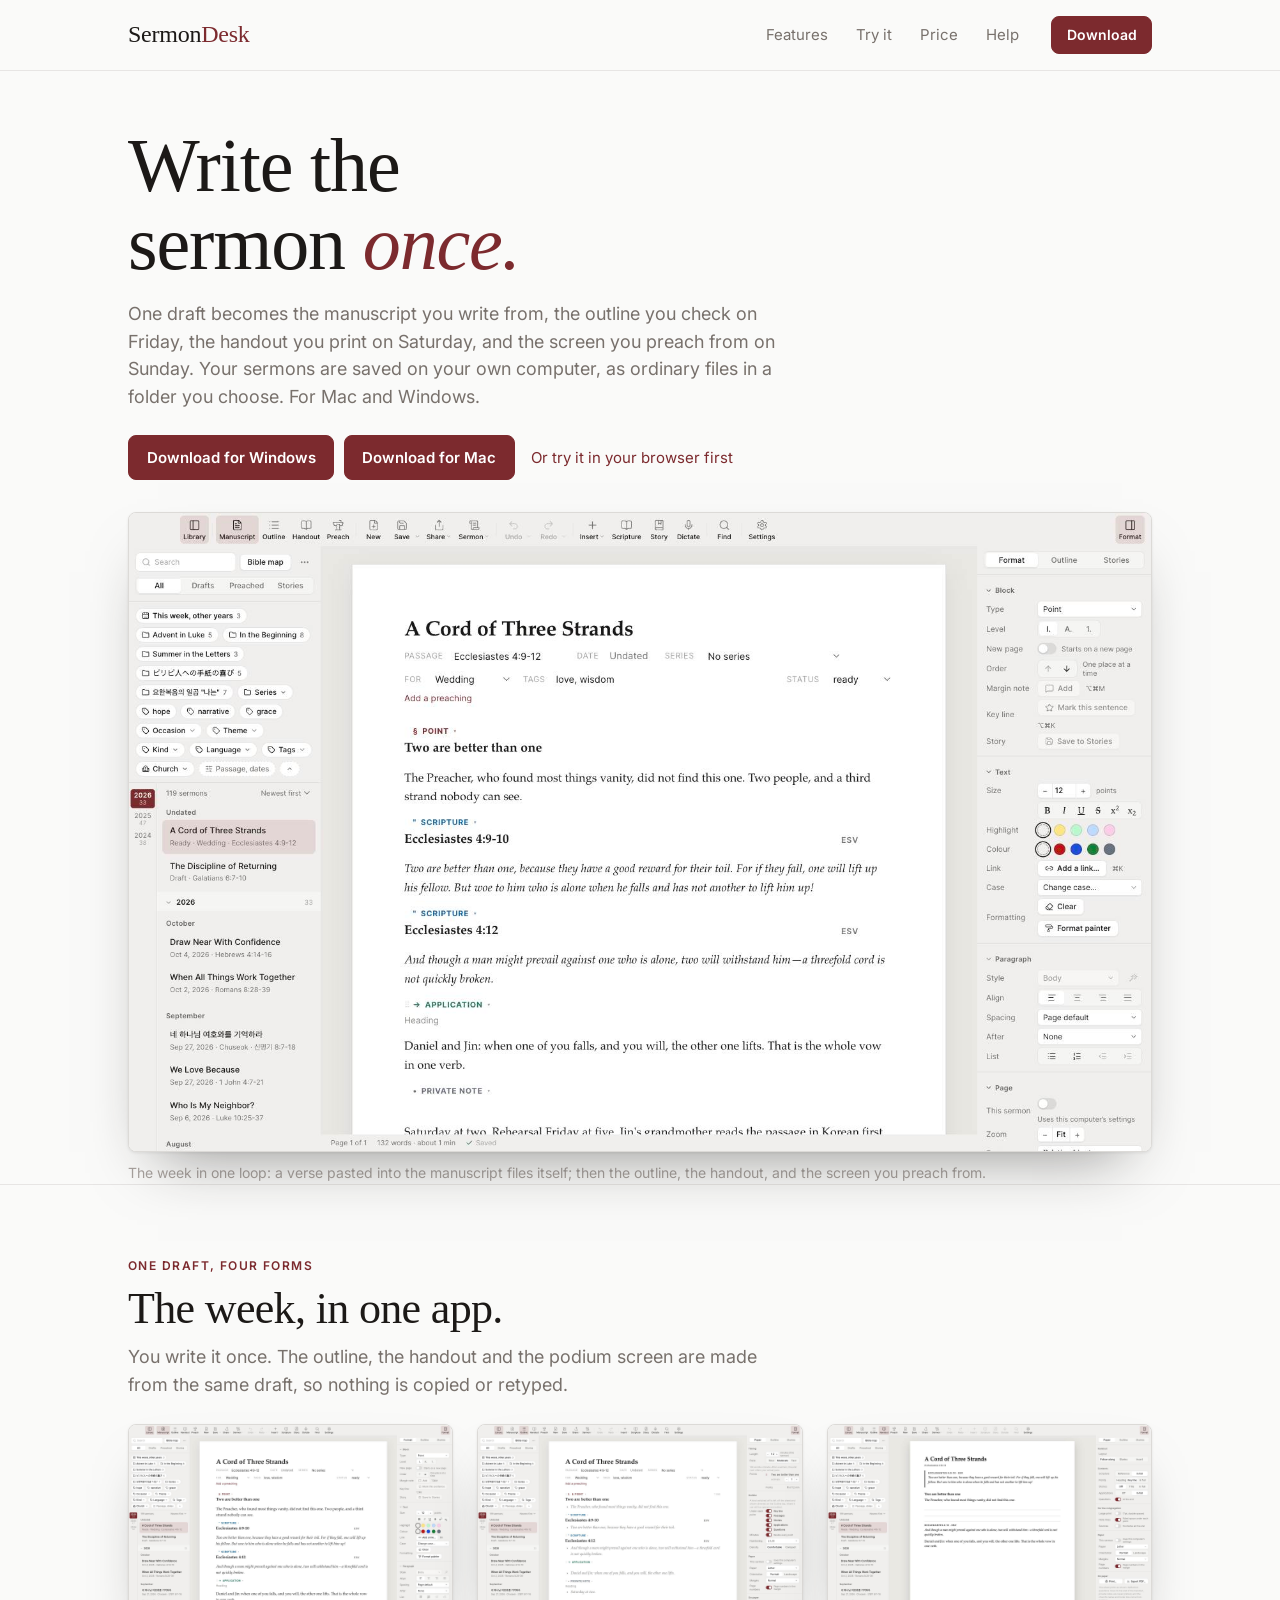
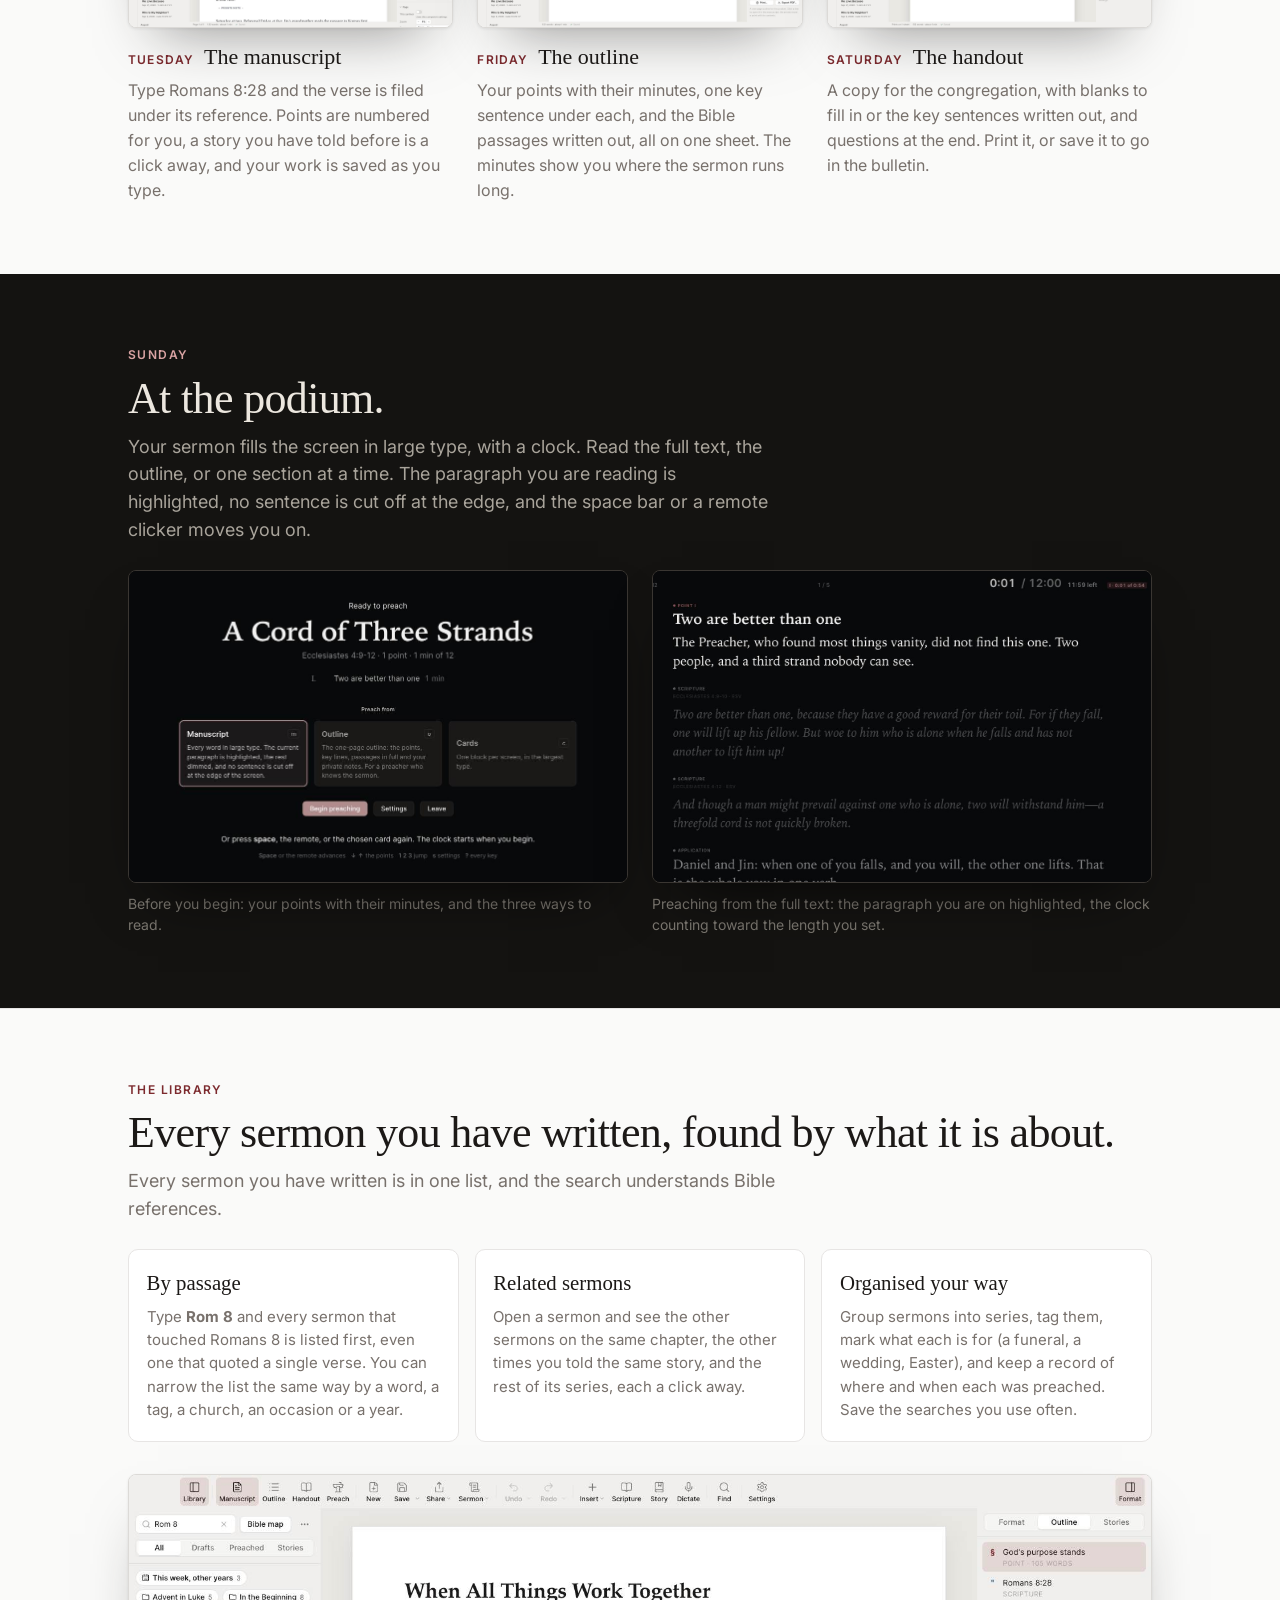
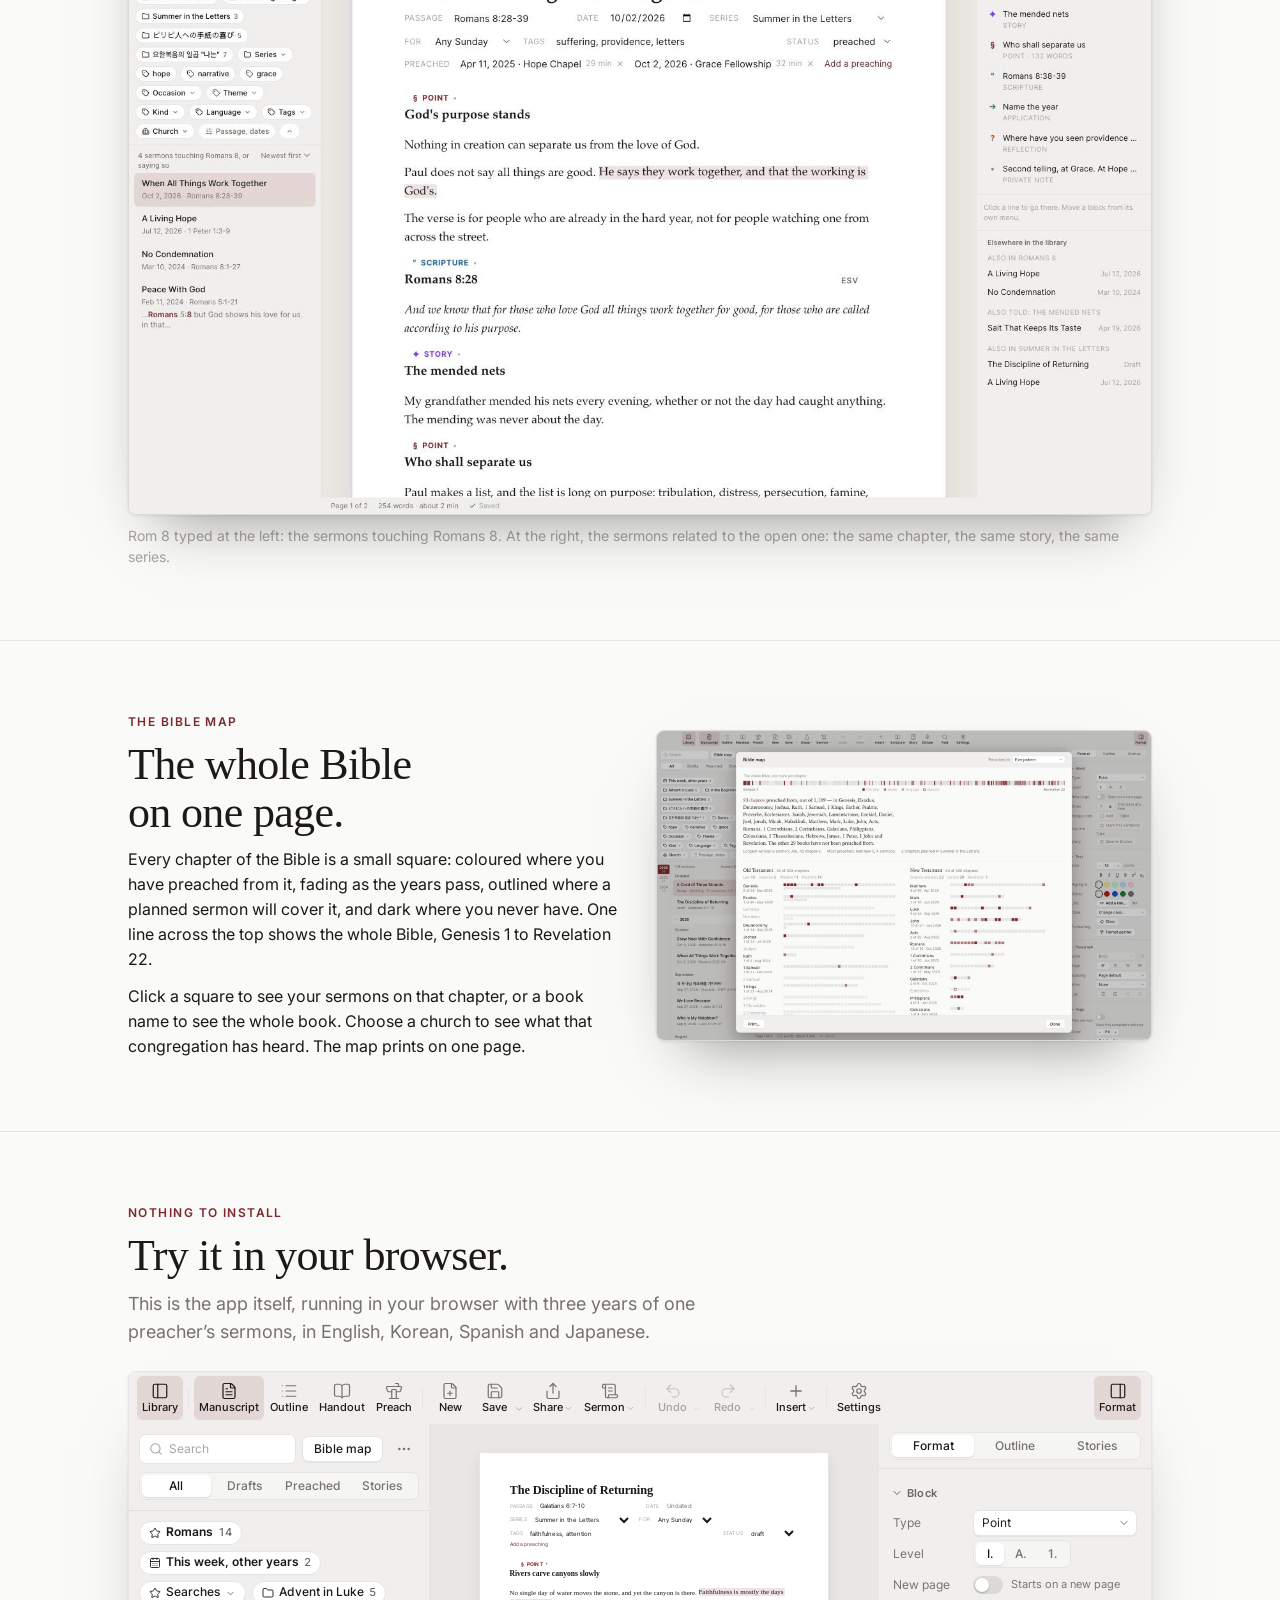
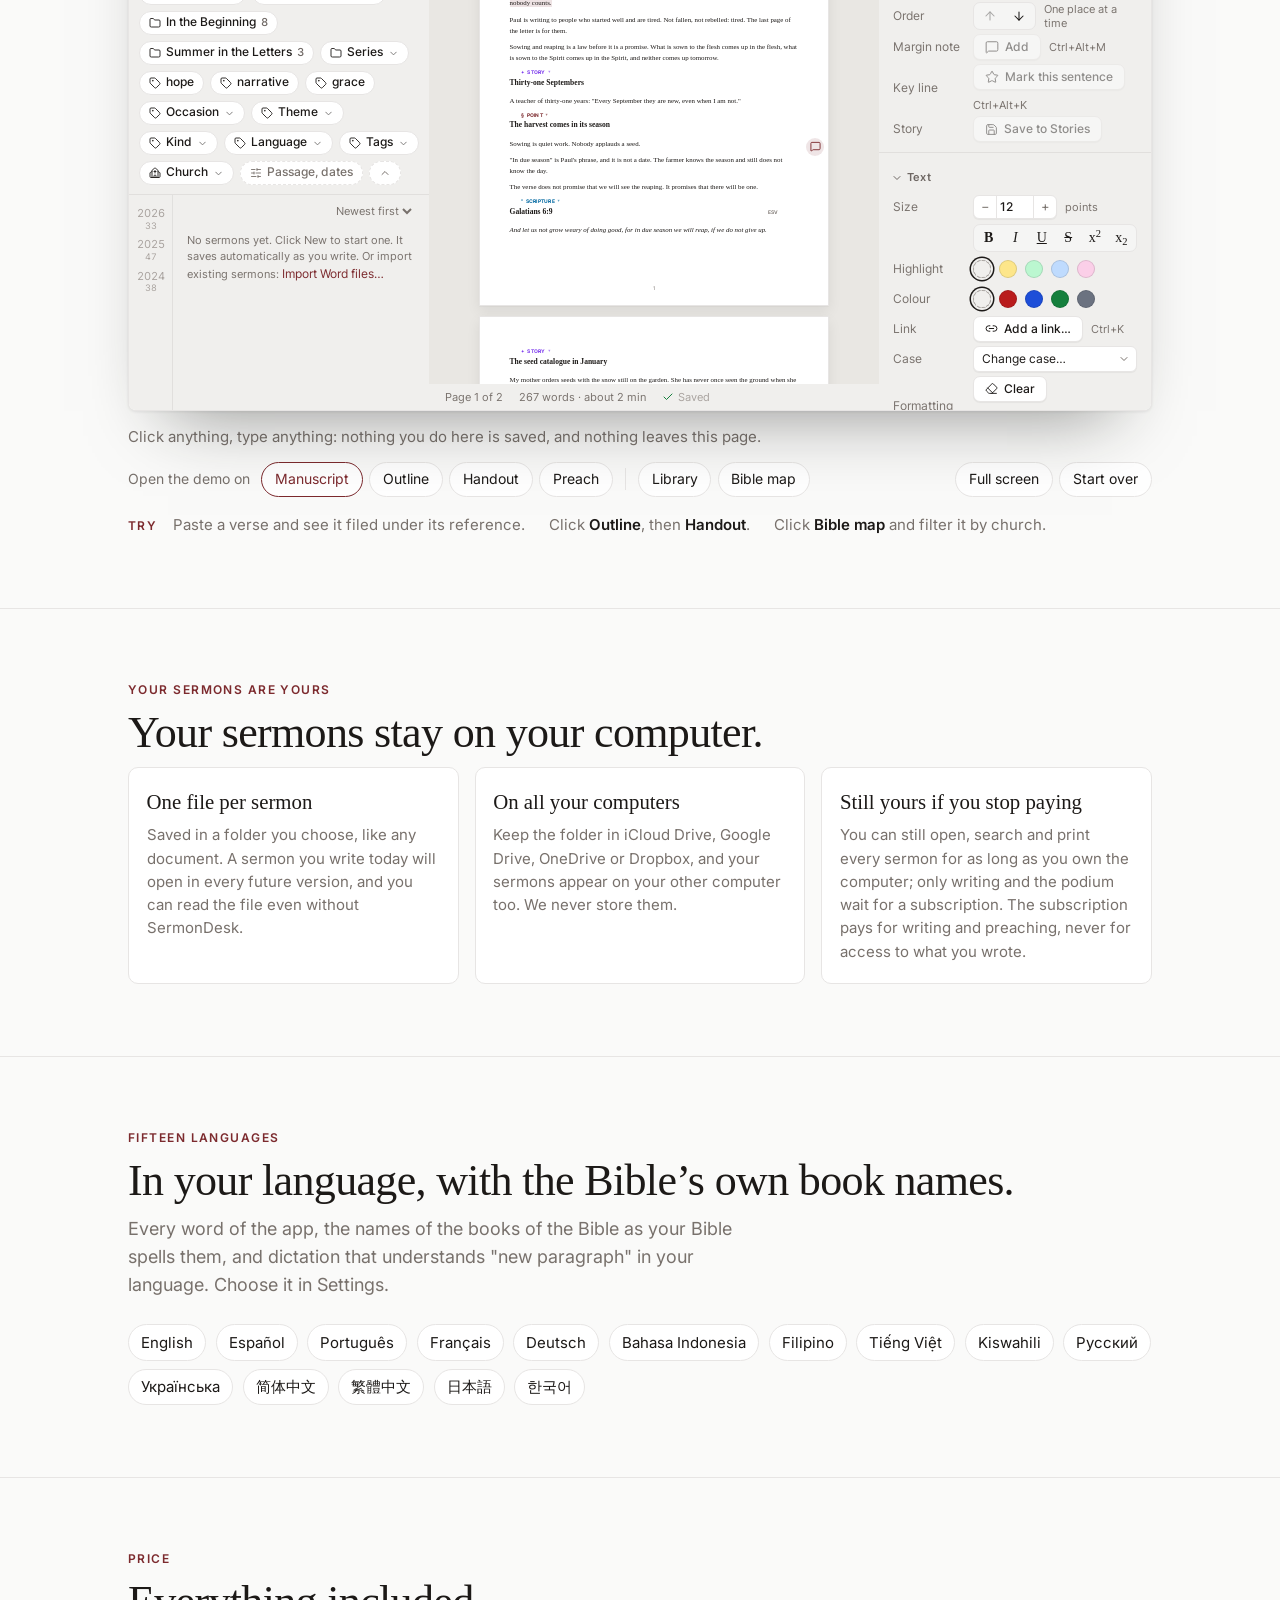
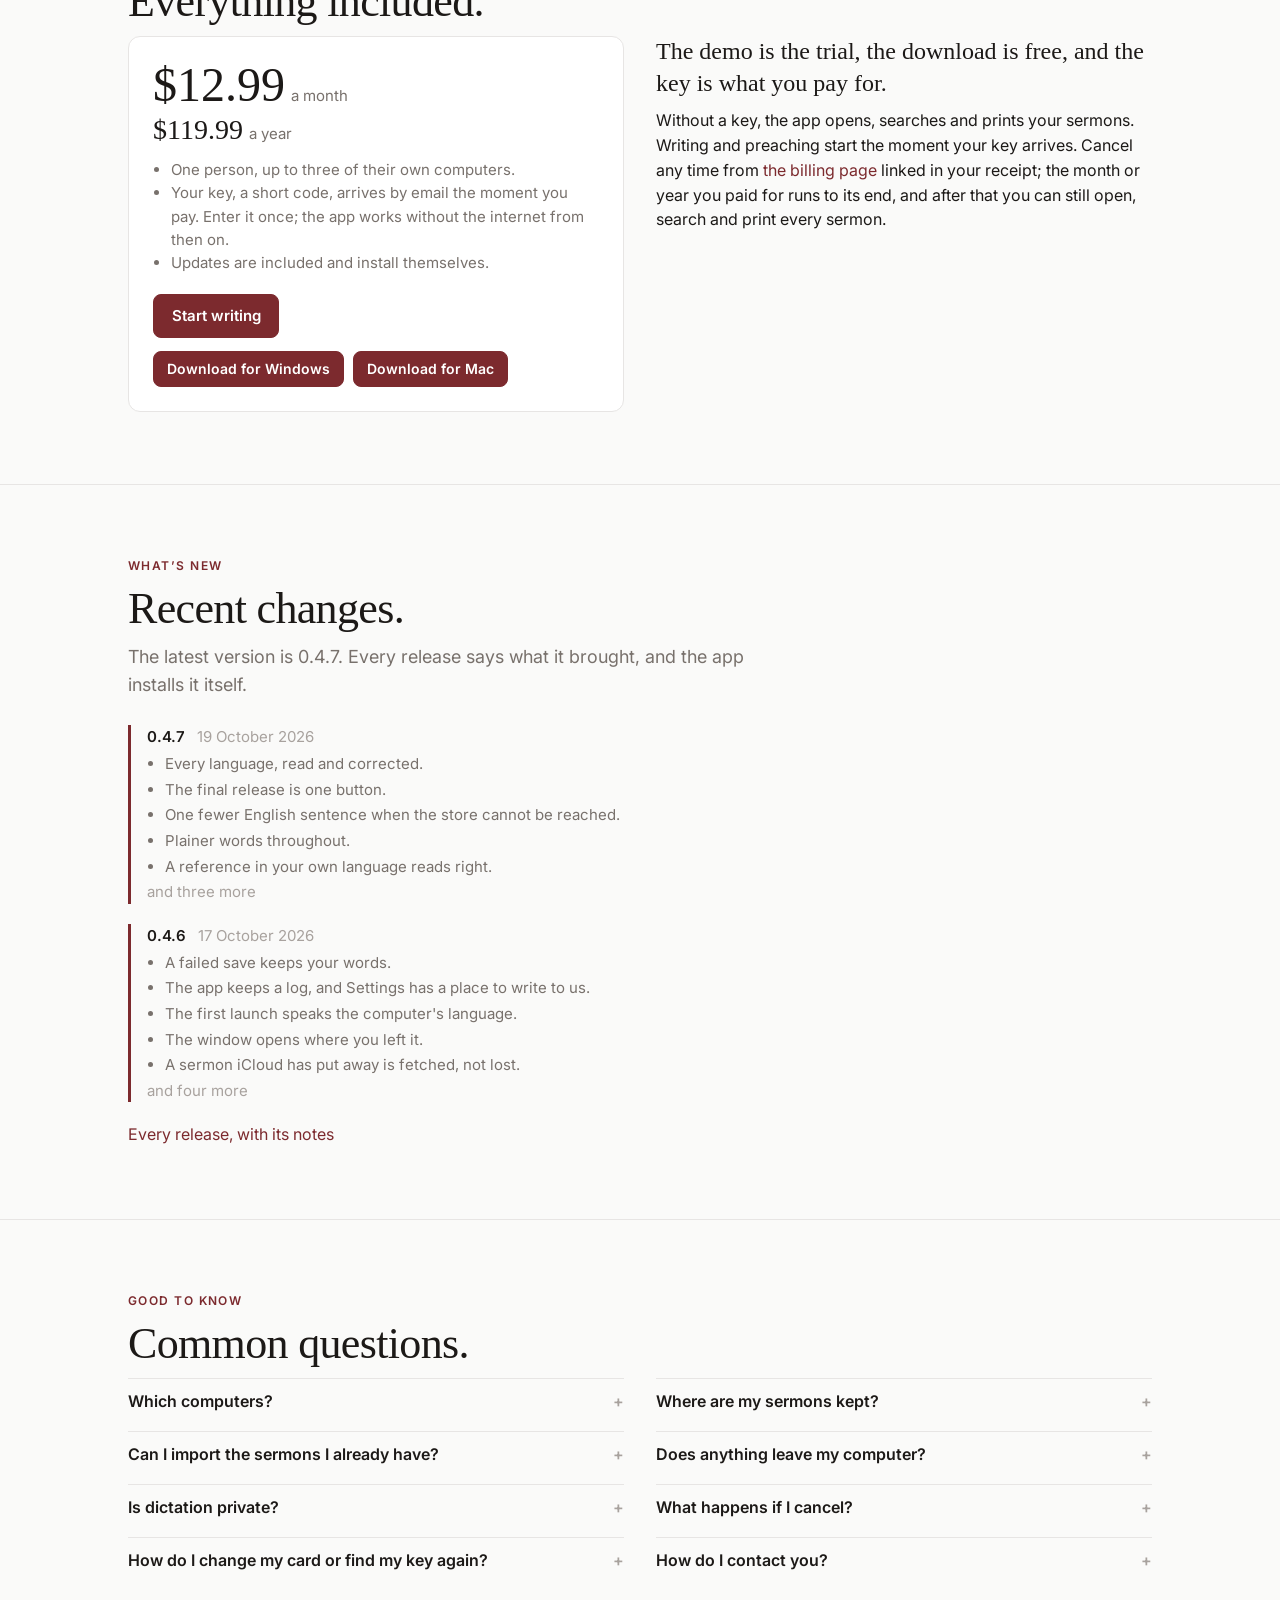
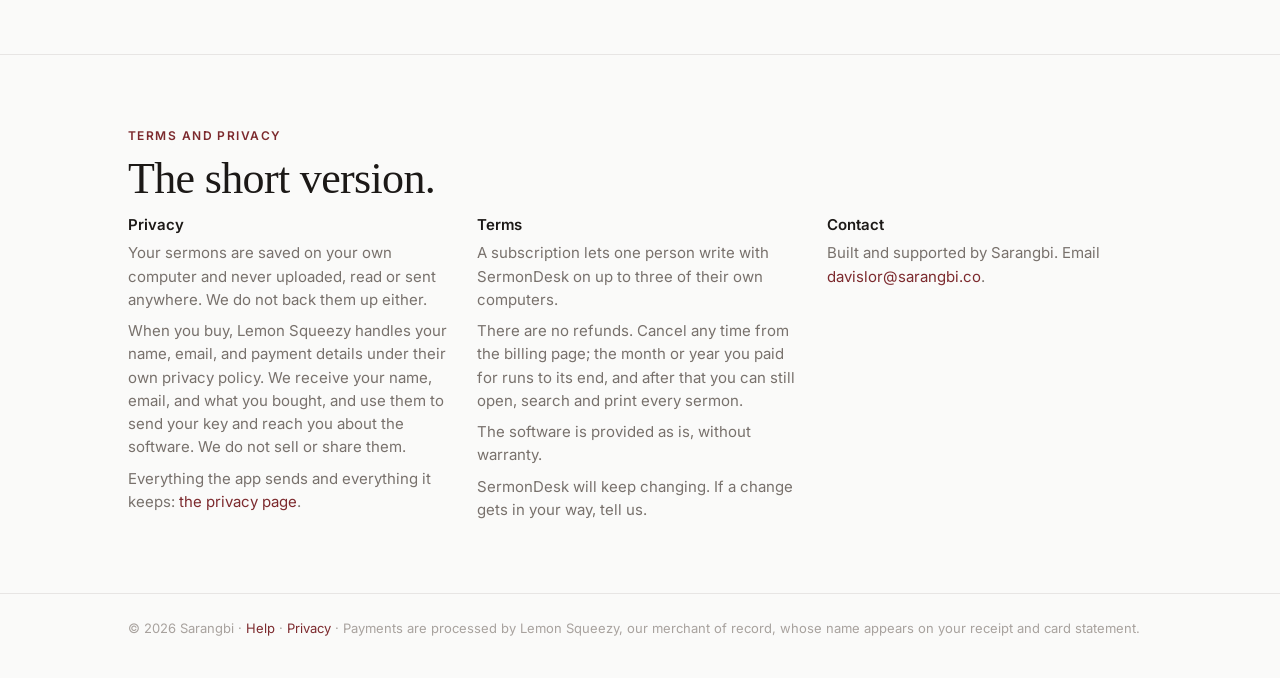
==== commit 1d3c25d3: "Deploy site from sermondesk@c909404" ====
--- a/index.html
+++ b/index.html
@@ -8,7 +8,7 @@
 <link rel="canonical" href="https://sarangbi.co/">
 <!-- Stamped with the source commit by deploy-site.yml, which then waits for
      the live site to show it. Left as "source" in the repository. -->
-<meta name="sermondesk-source" content="48dcbab">
+<meta name="sermondesk-source" content="c909404">
 <meta name="color-scheme" content="light dark">
 <meta name="theme-color" content="#fafaf9" media="(prefers-color-scheme: light)">
 <meta name="theme-color" content="#141311" media="(prefers-color-scheme: dark)">
@@ -497,7 +497,18 @@
   <div class="wrap">
     <p class="eyebrow">What’s new</p>
     <h2>Recent changes.</h2>
-    <p class="lead">The latest version is 0.4.6. Every release says what it brought, and the app installs it itself.</p>
+    <p class="lead">The latest version is 0.4.7. Every release says what it brought, and the app installs it itself.</p>
+    <div class="release">
+      <h3>0.4.7 <span>19 October 2026</span></h3>
+      <ul>
+        <li>Every language, read and corrected.</li>
+        <li>The final release is one button.</li>
+        <li>One fewer English sentence when the store cannot be reached.</li>
+        <li>Plainer words throughout.</li>
+        <li>A reference in your own language reads right.</li>
+        <li class="release__more">and three more</li>
+      </ul>
+    </div>
     <div class="release">
       <h3>0.4.6 <span>17 October 2026</span></h3>
       <ul>
@@ -507,12 +518,6 @@
         <li>The window opens where you left it.</li>
         <li>A sermon iCloud has put away is fetched, not lost.</li>
         <li class="release__more">and four more</li>
-      </ul>
-    </div>
-    <div class="release">
-      <h3>0.4.5 <span>12 October 2026</span></h3>
-      <ul>
-        <li>A label at the podium keeps its word whole.</li>
       </ul>
     </div>
     <p><a href="https://github.com/DLSarangbi/sermondesk-releases/releases">Every release, with its notes</a></p>
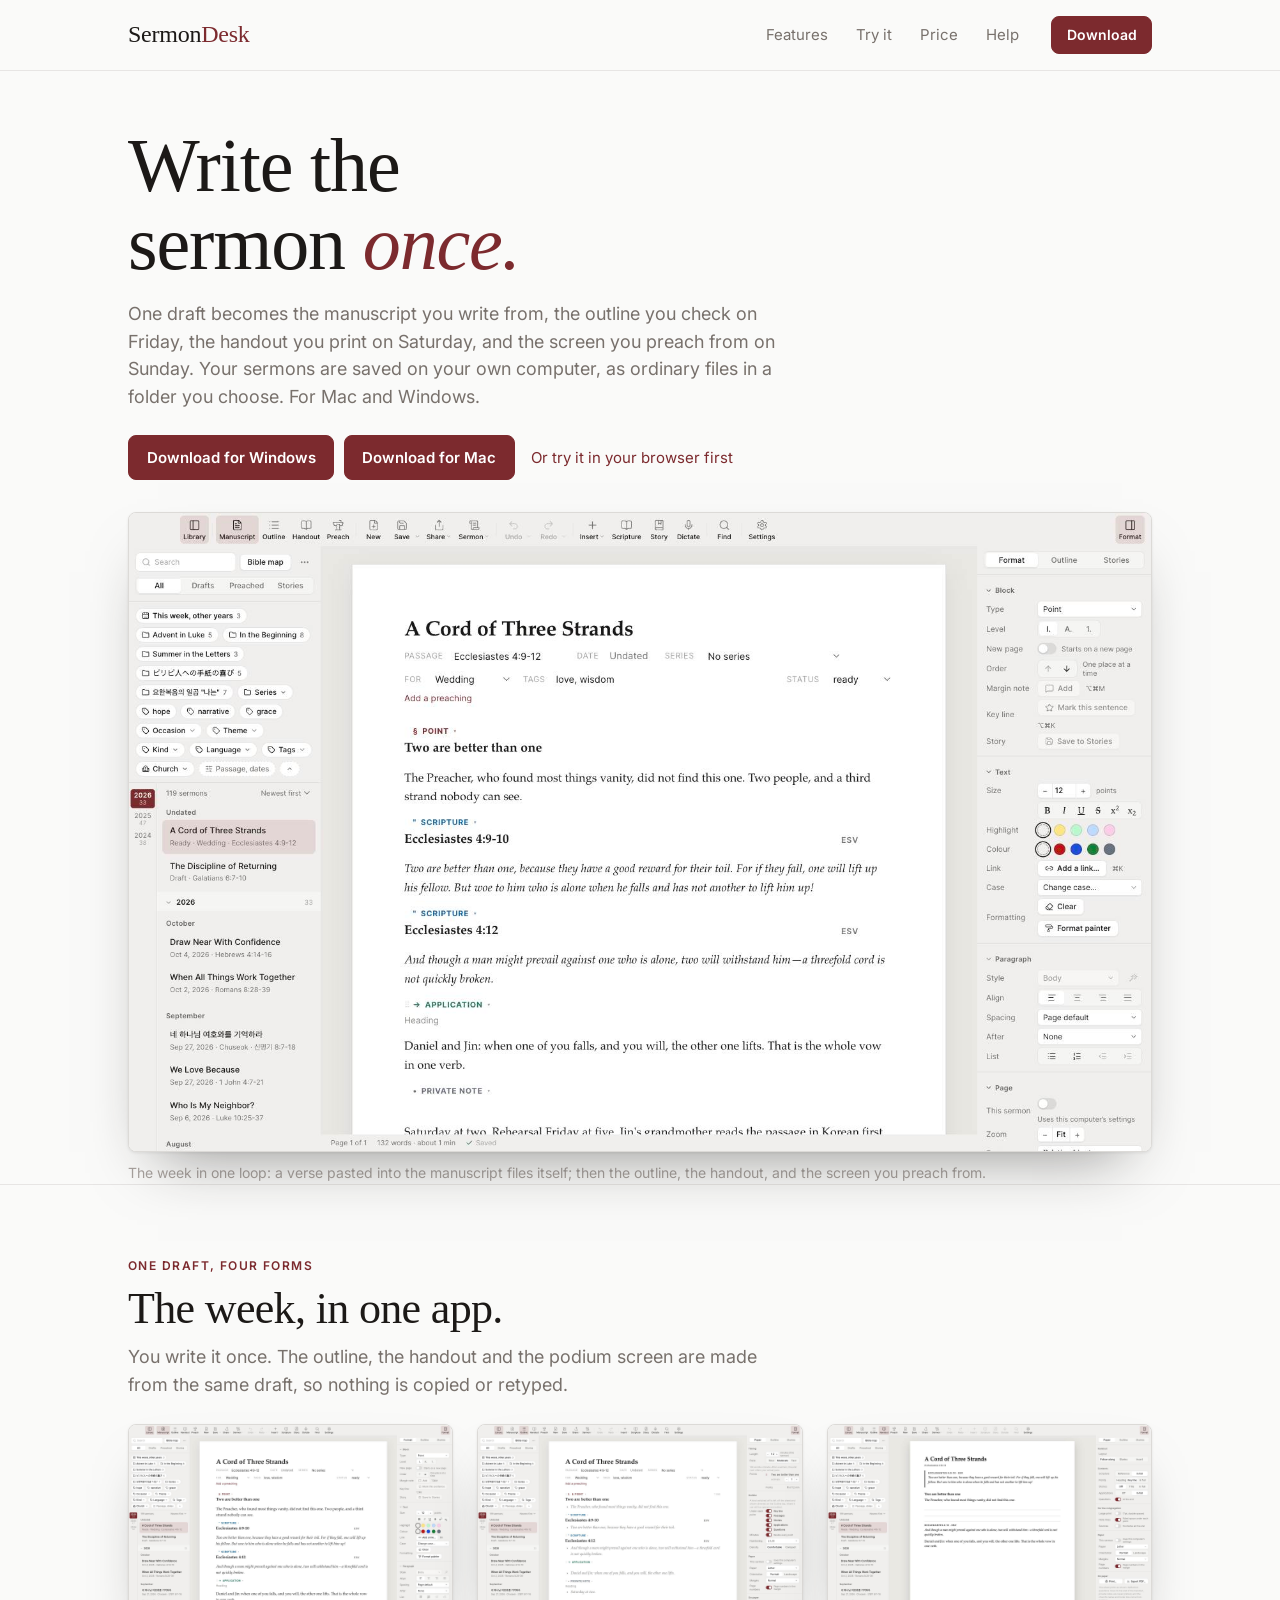
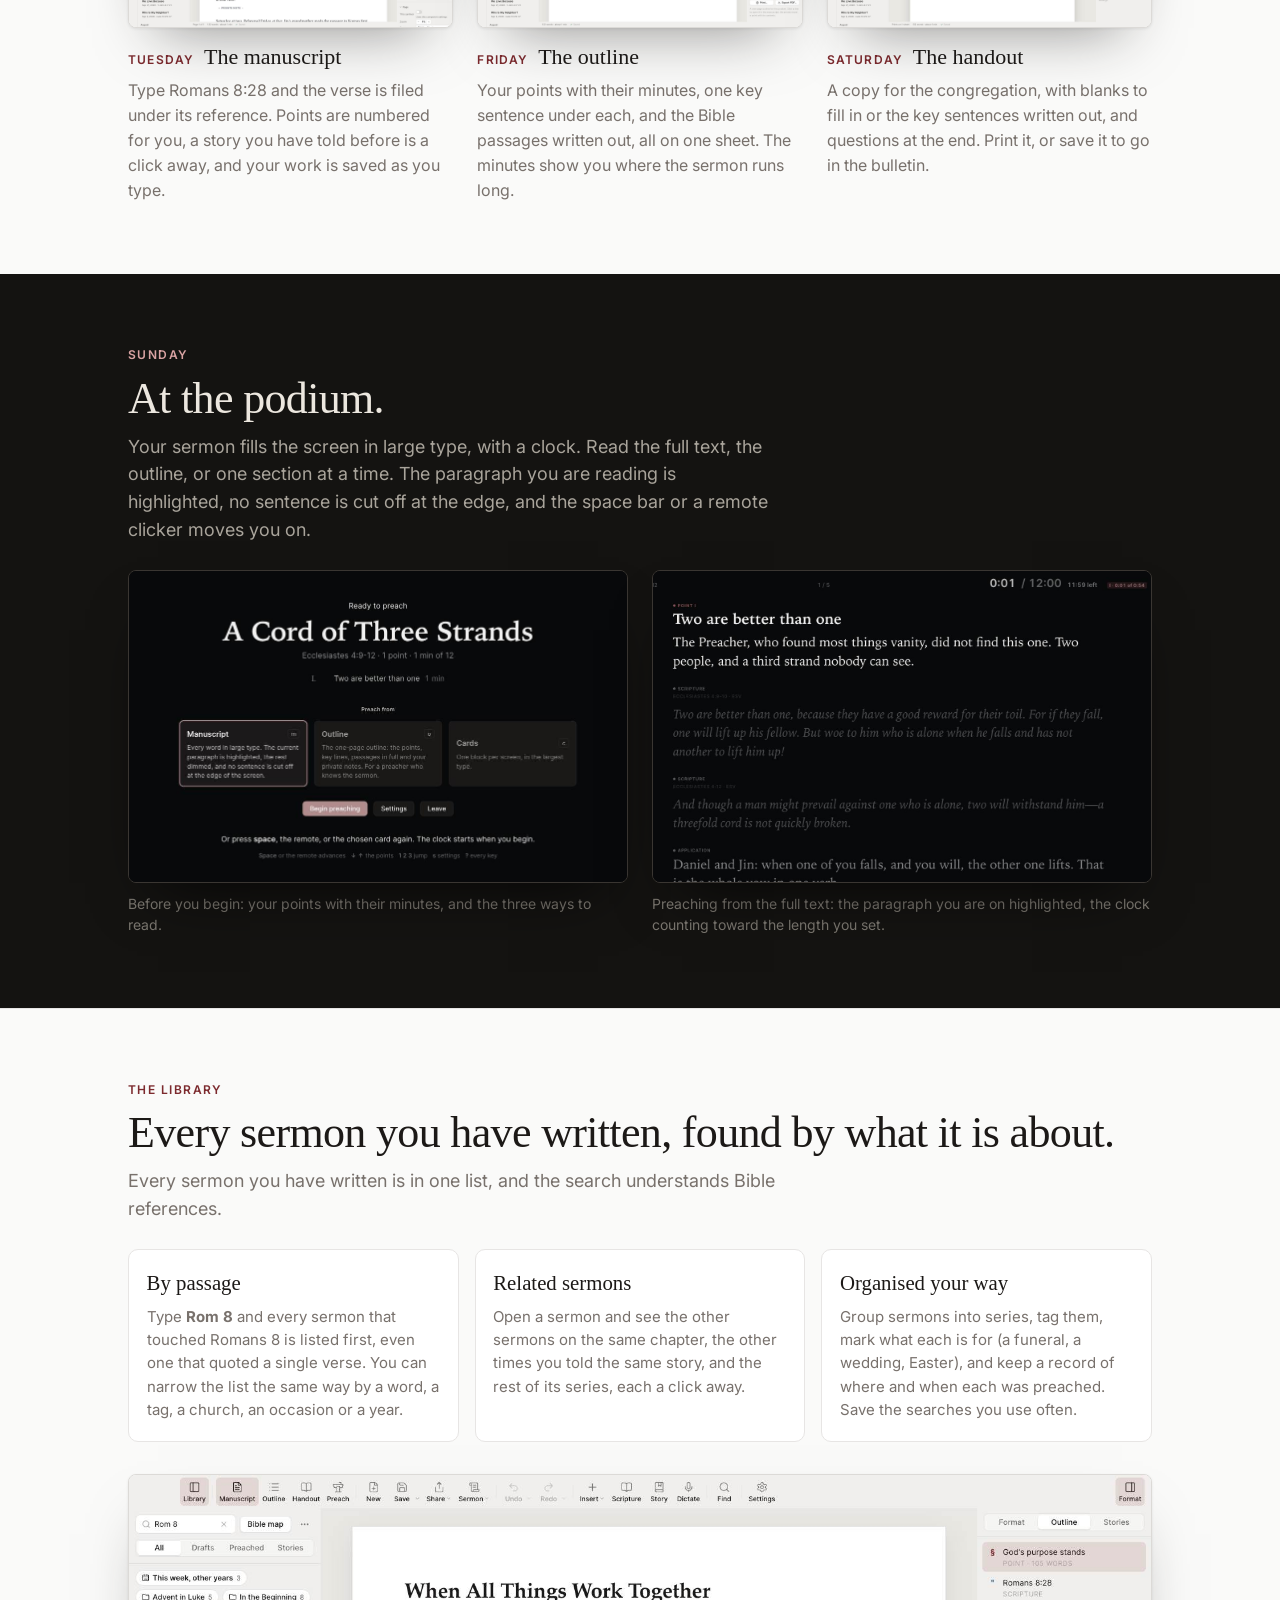
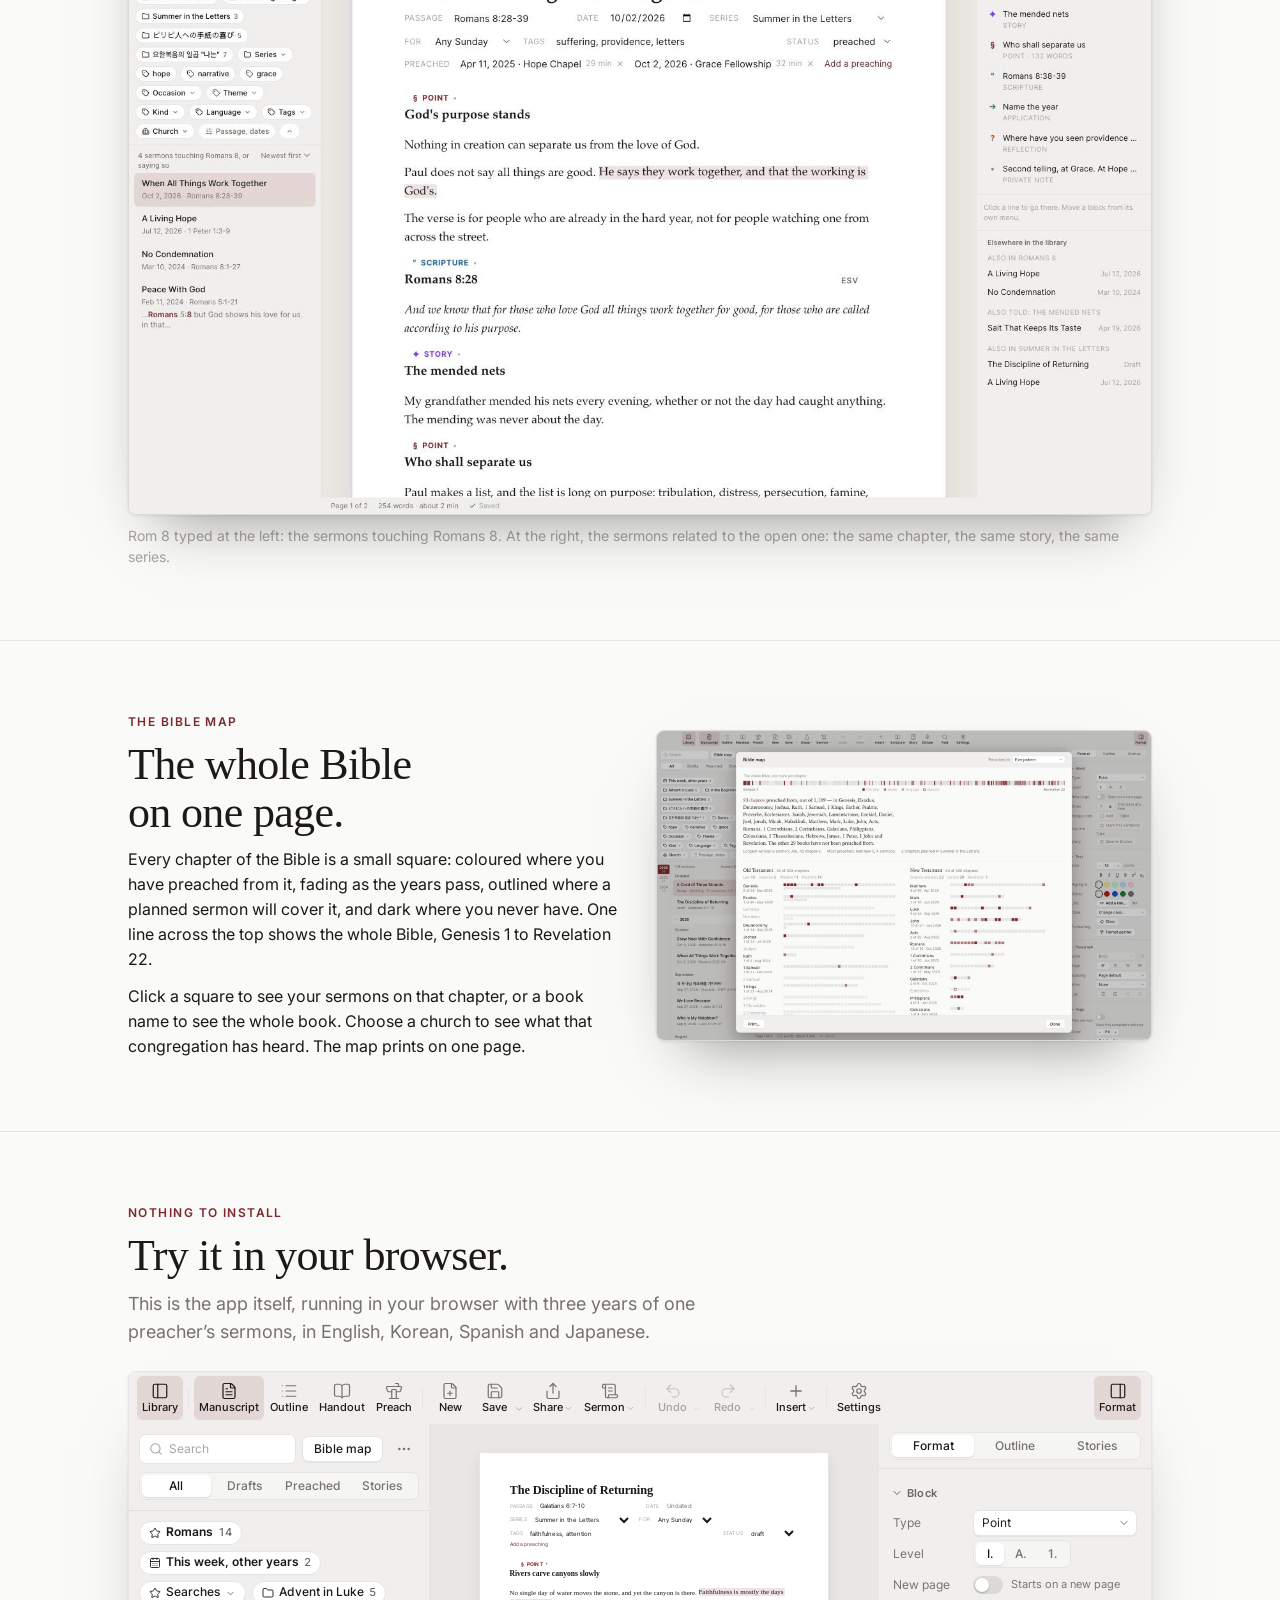
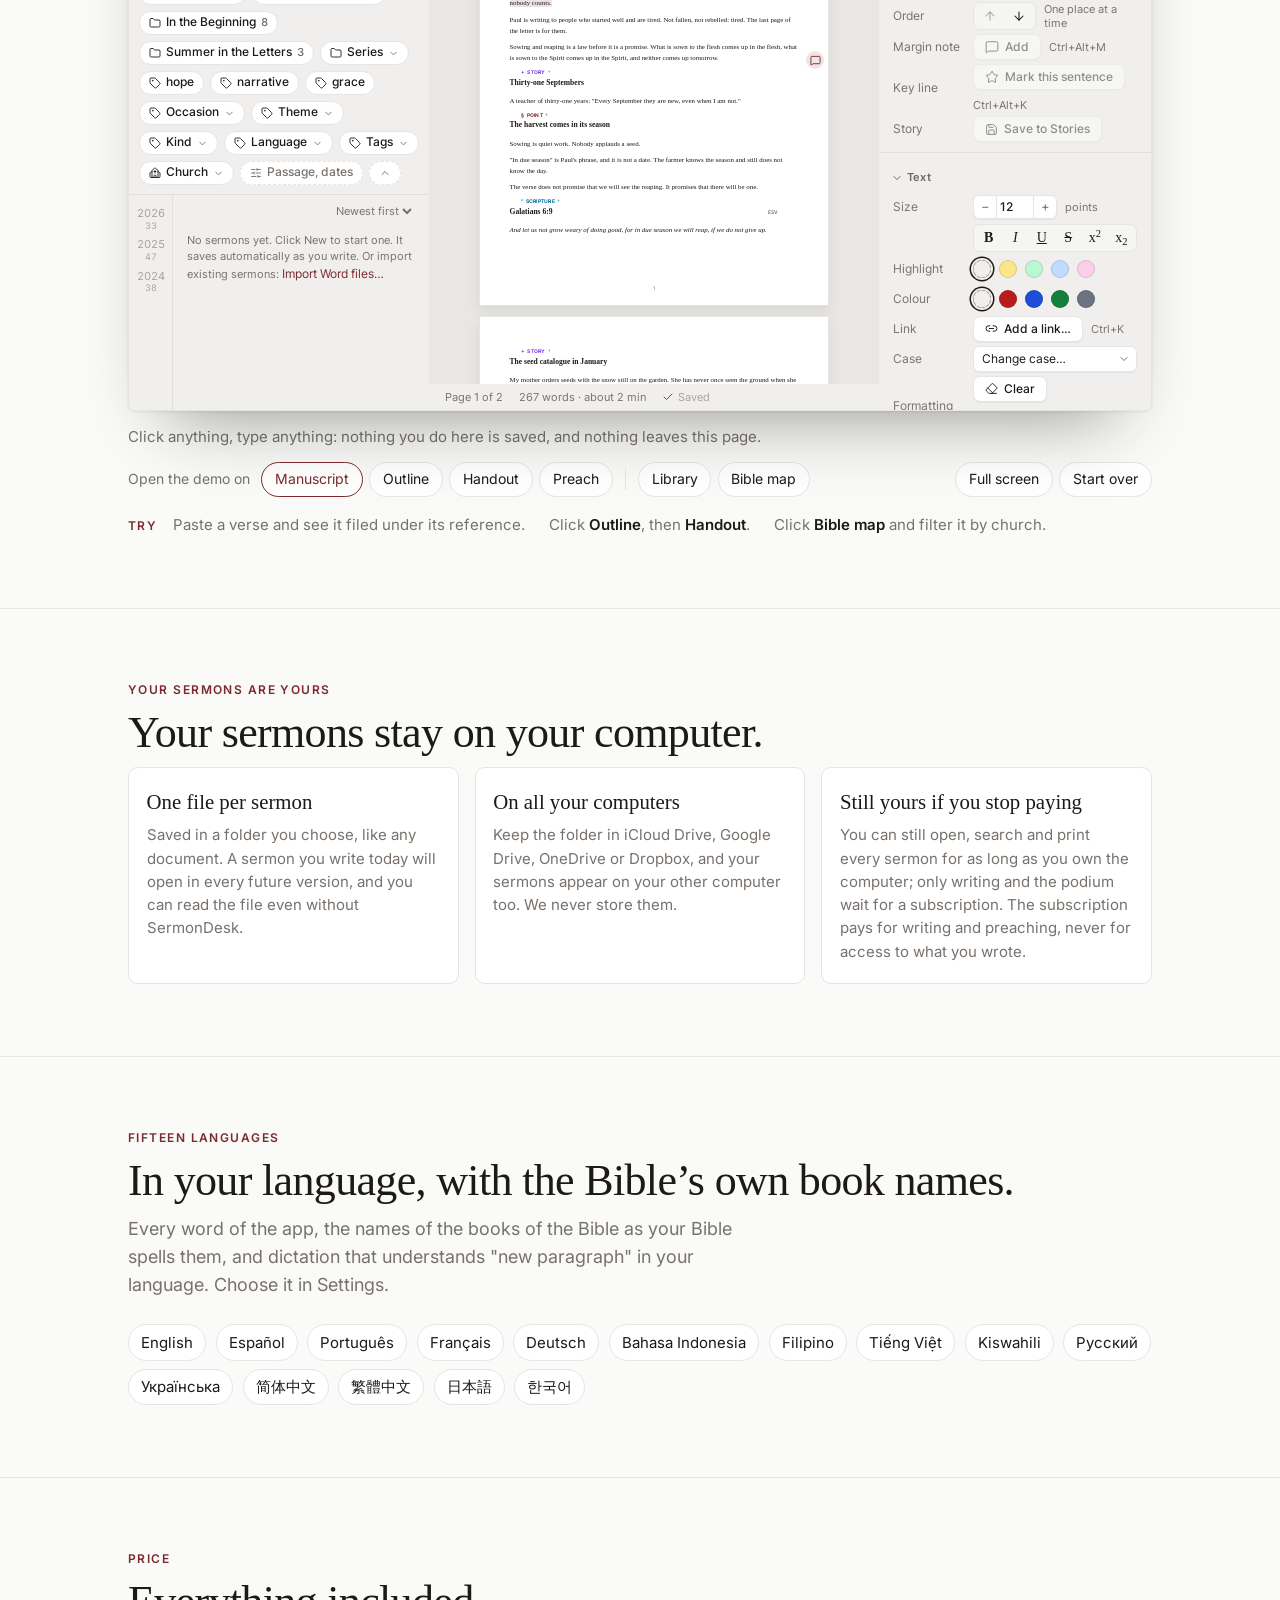
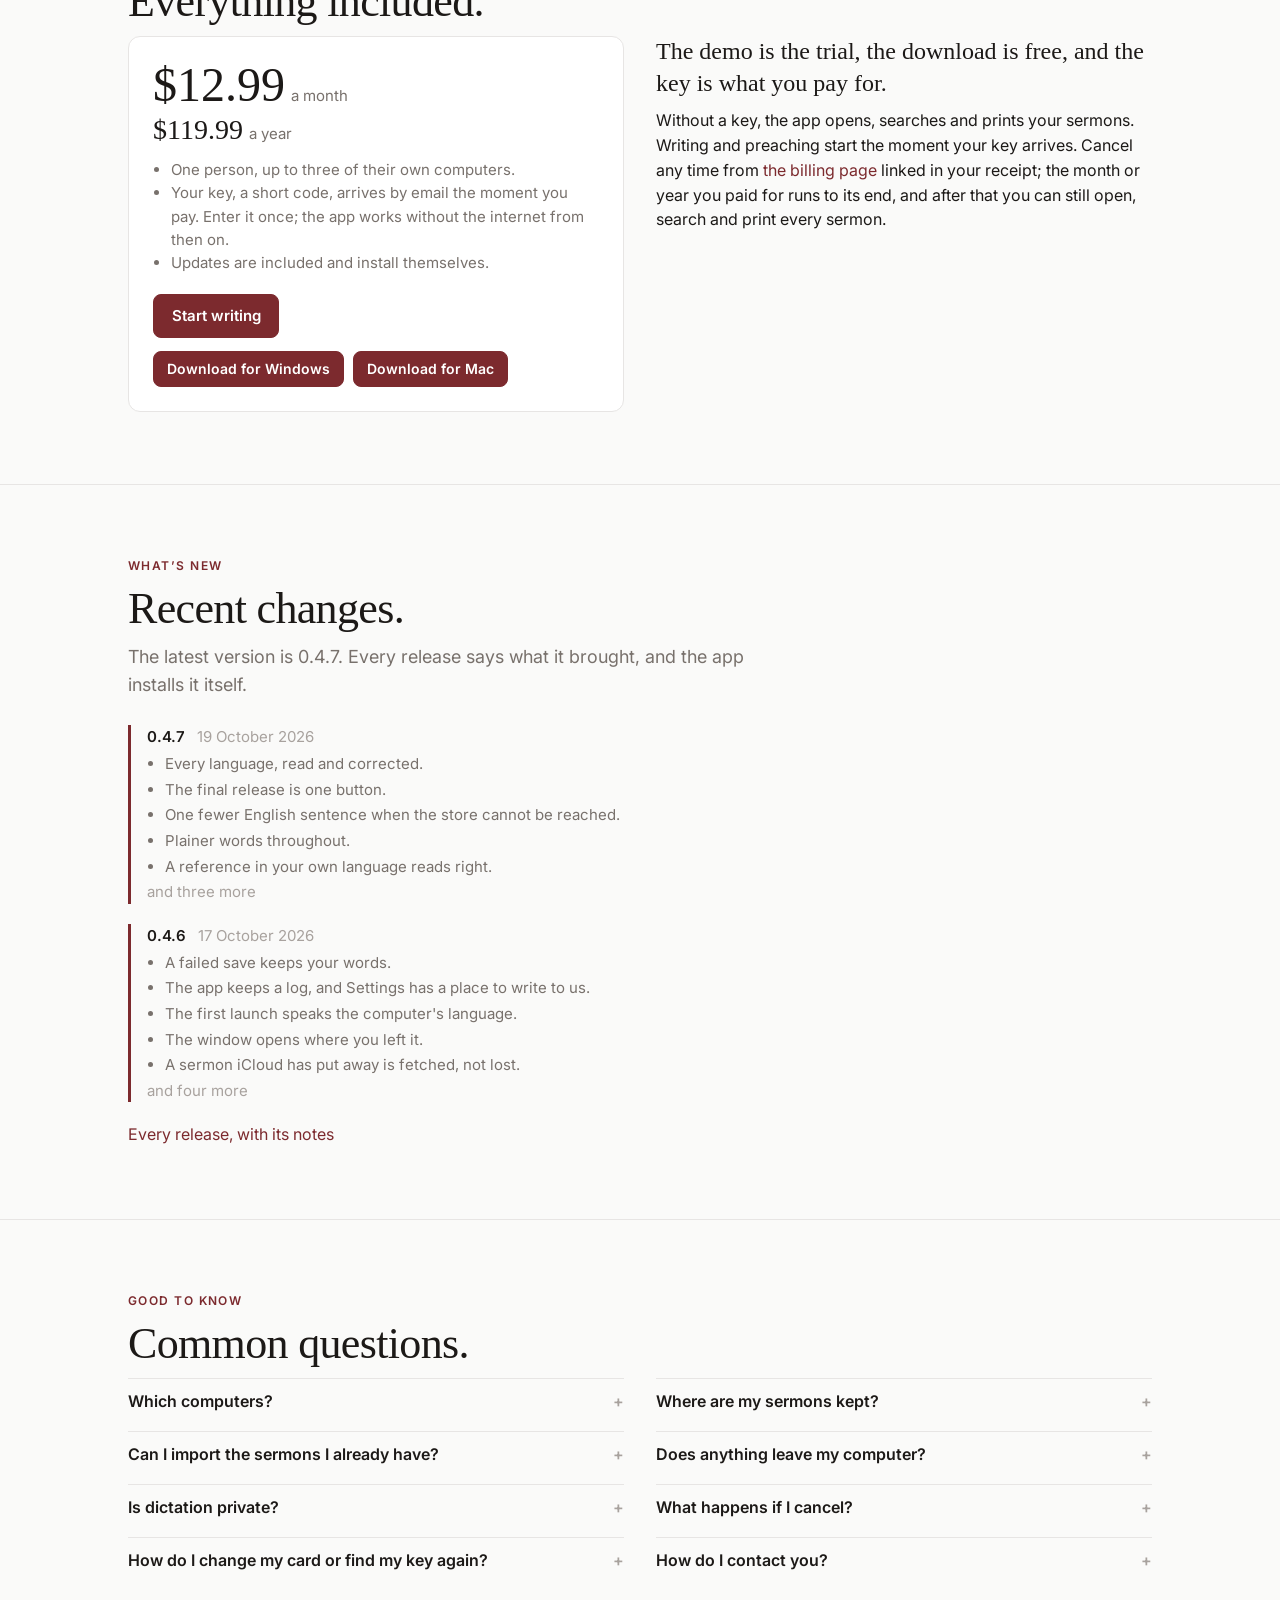
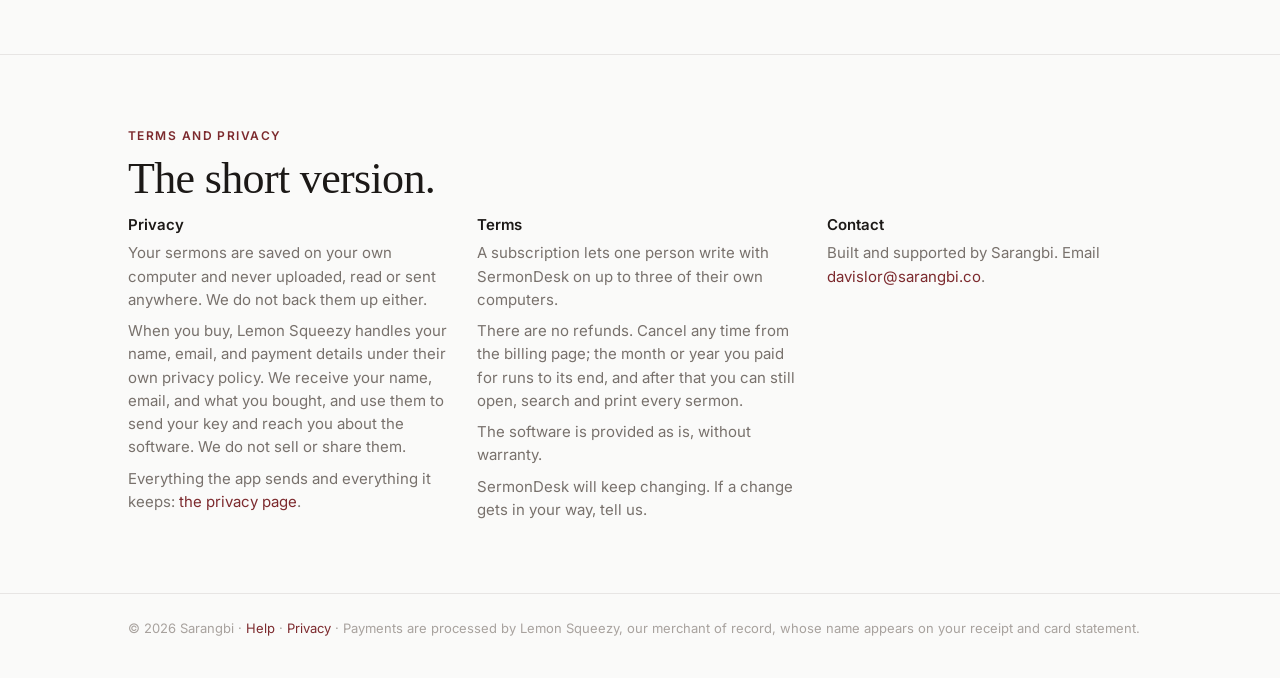
==== commit 950c3fd8: "Deploy site from sermondesk@c1c603b" ====
--- a/index.html
+++ b/index.html
@@ -8,7 +8,7 @@
 <link rel="canonical" href="https://sarangbi.co/">
 <!-- Stamped with the source commit by deploy-site.yml, which then waits for
      the live site to show it. Left as "source" in the repository. -->
-<meta name="sermondesk-source" content="c909404">
+<meta name="sermondesk-source" content="c1c603b">
 <meta name="color-scheme" content="light dark">
 <meta name="theme-color" content="#fafaf9" media="(prefers-color-scheme: light)">
 <meta name="theme-color" content="#141311" media="(prefers-color-scheme: dark)">
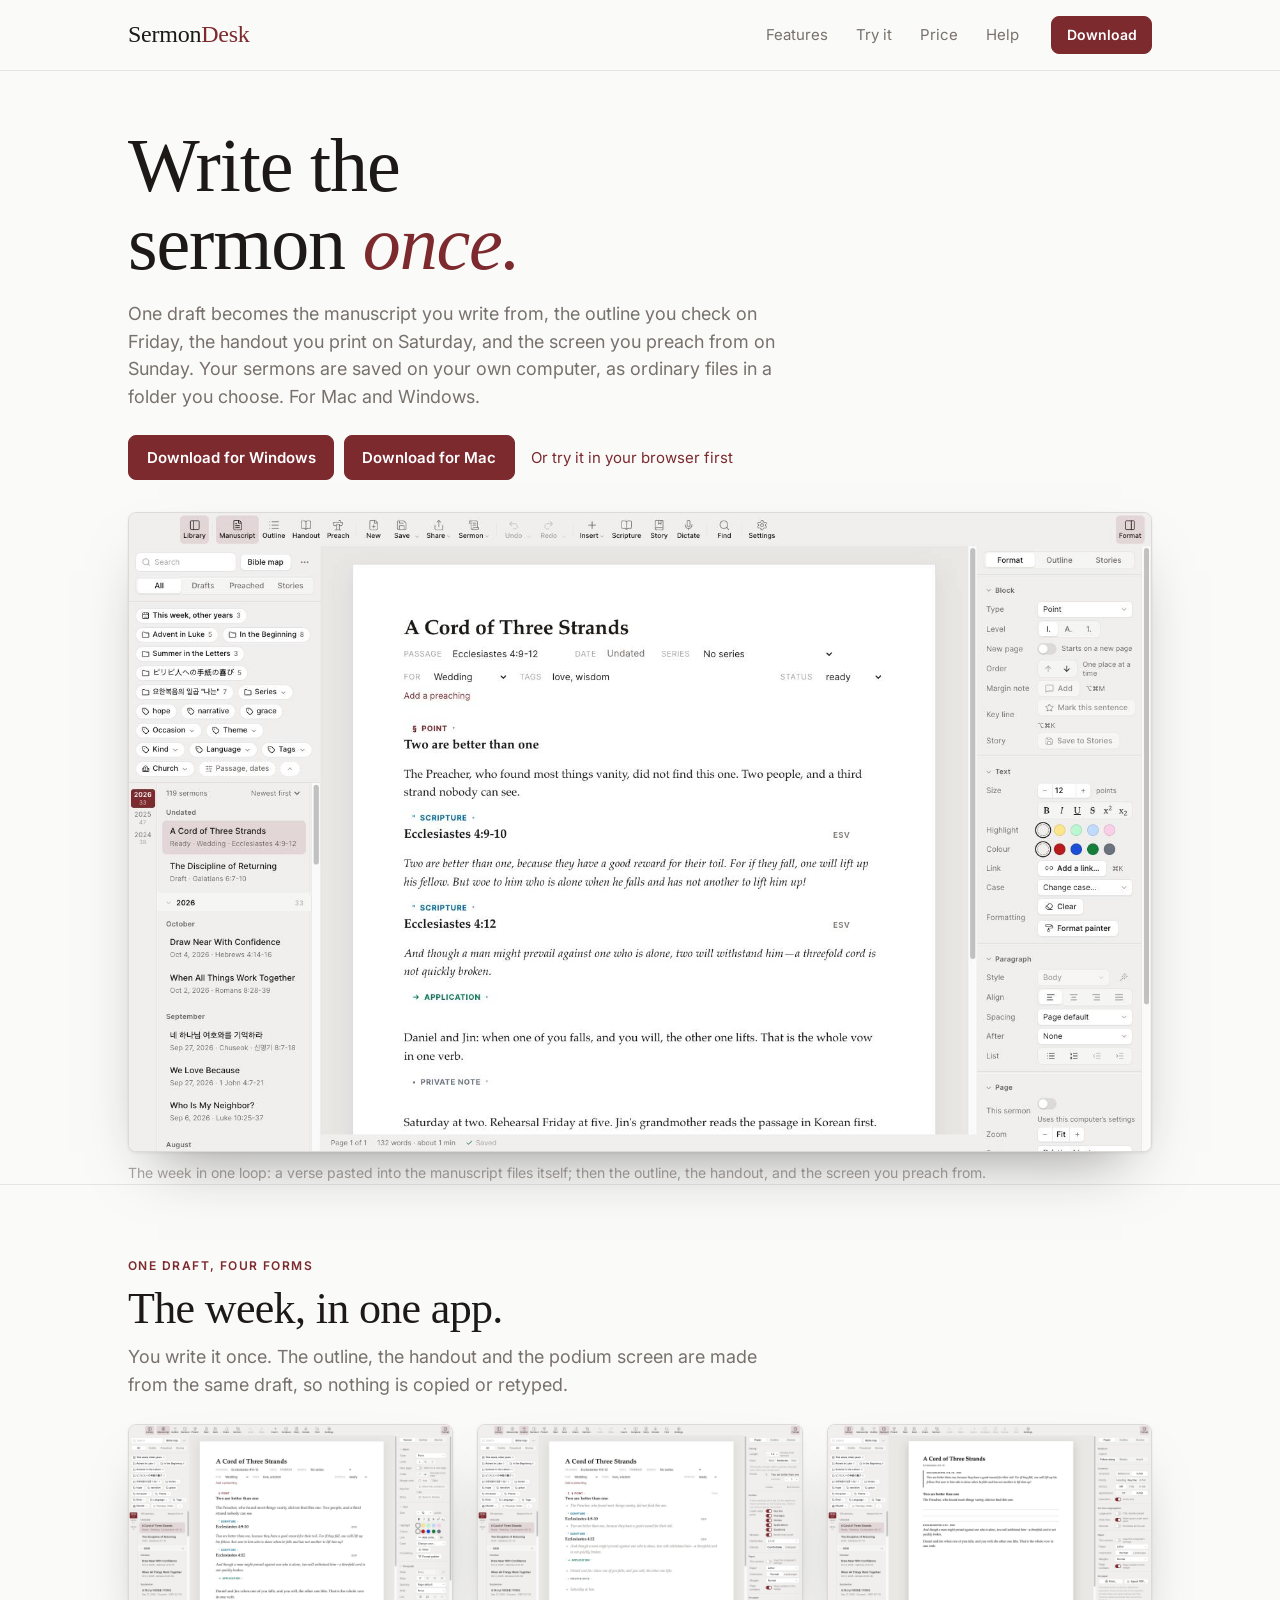
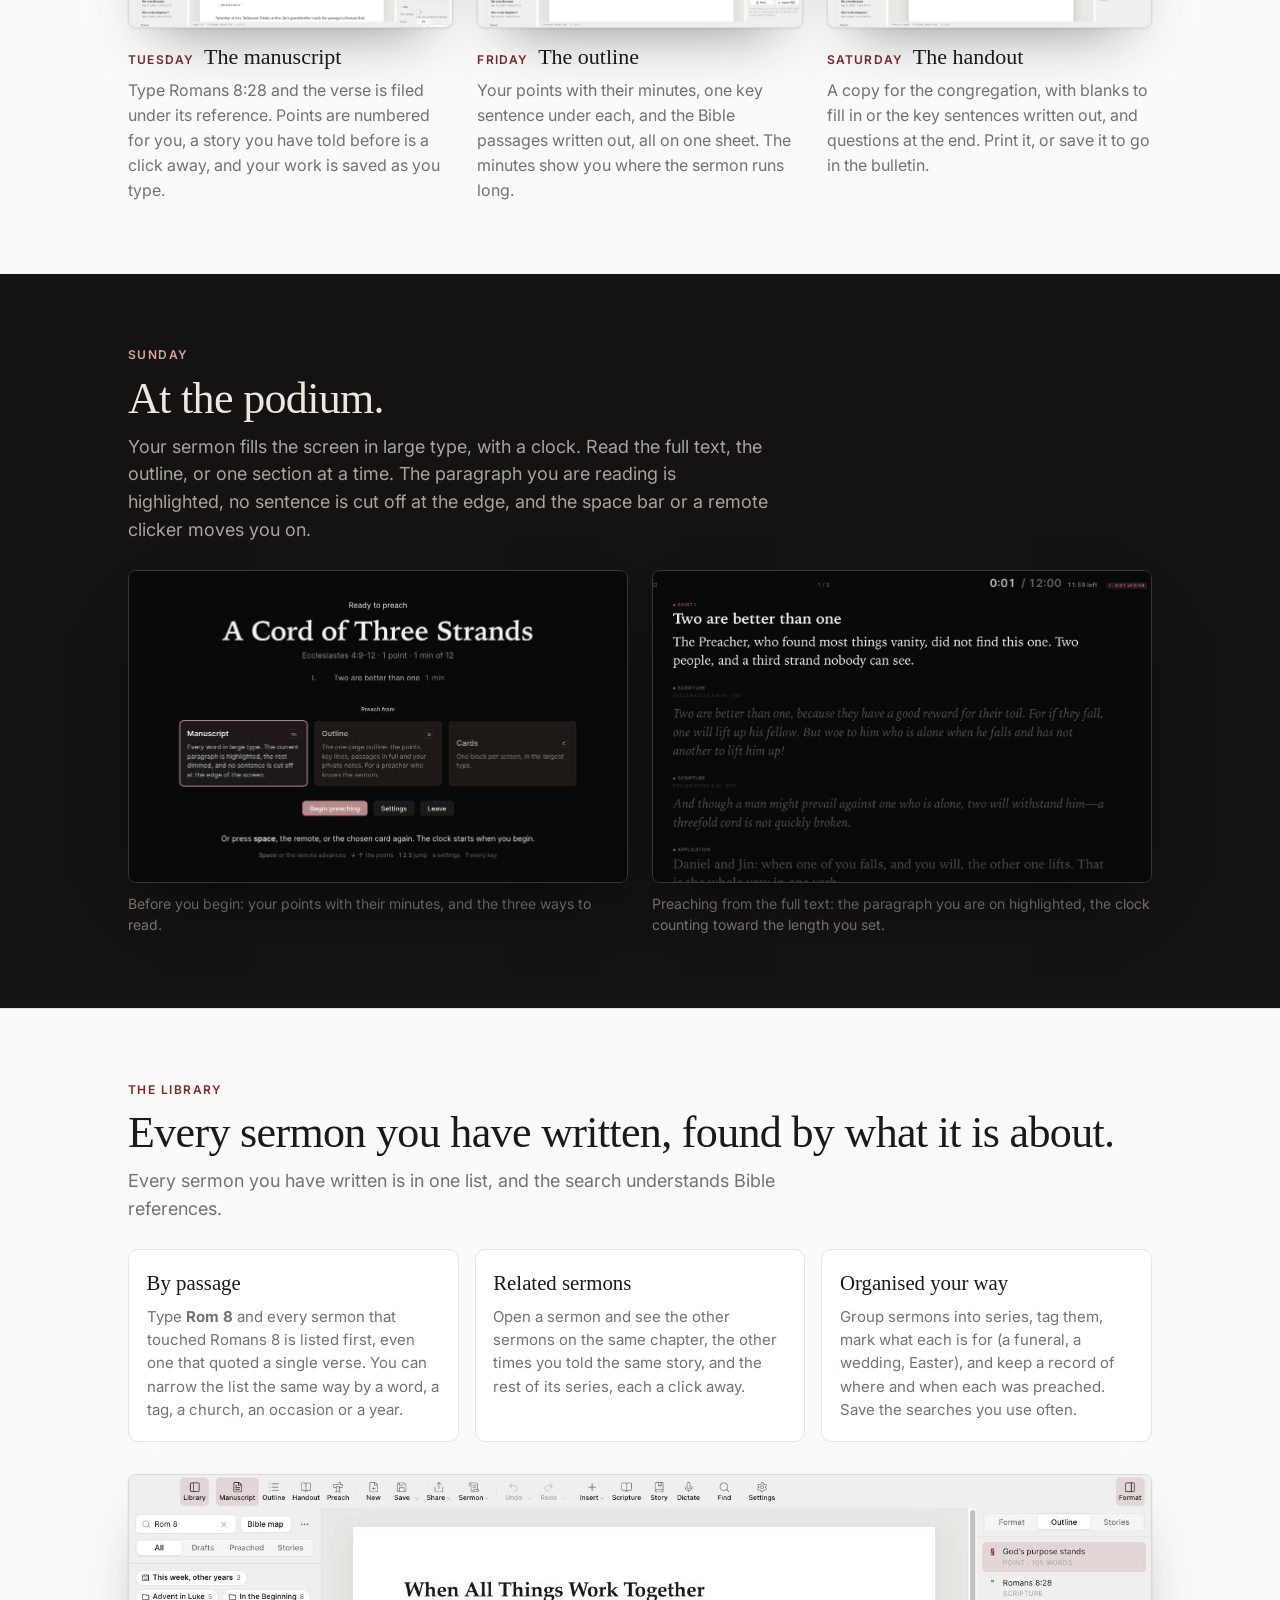
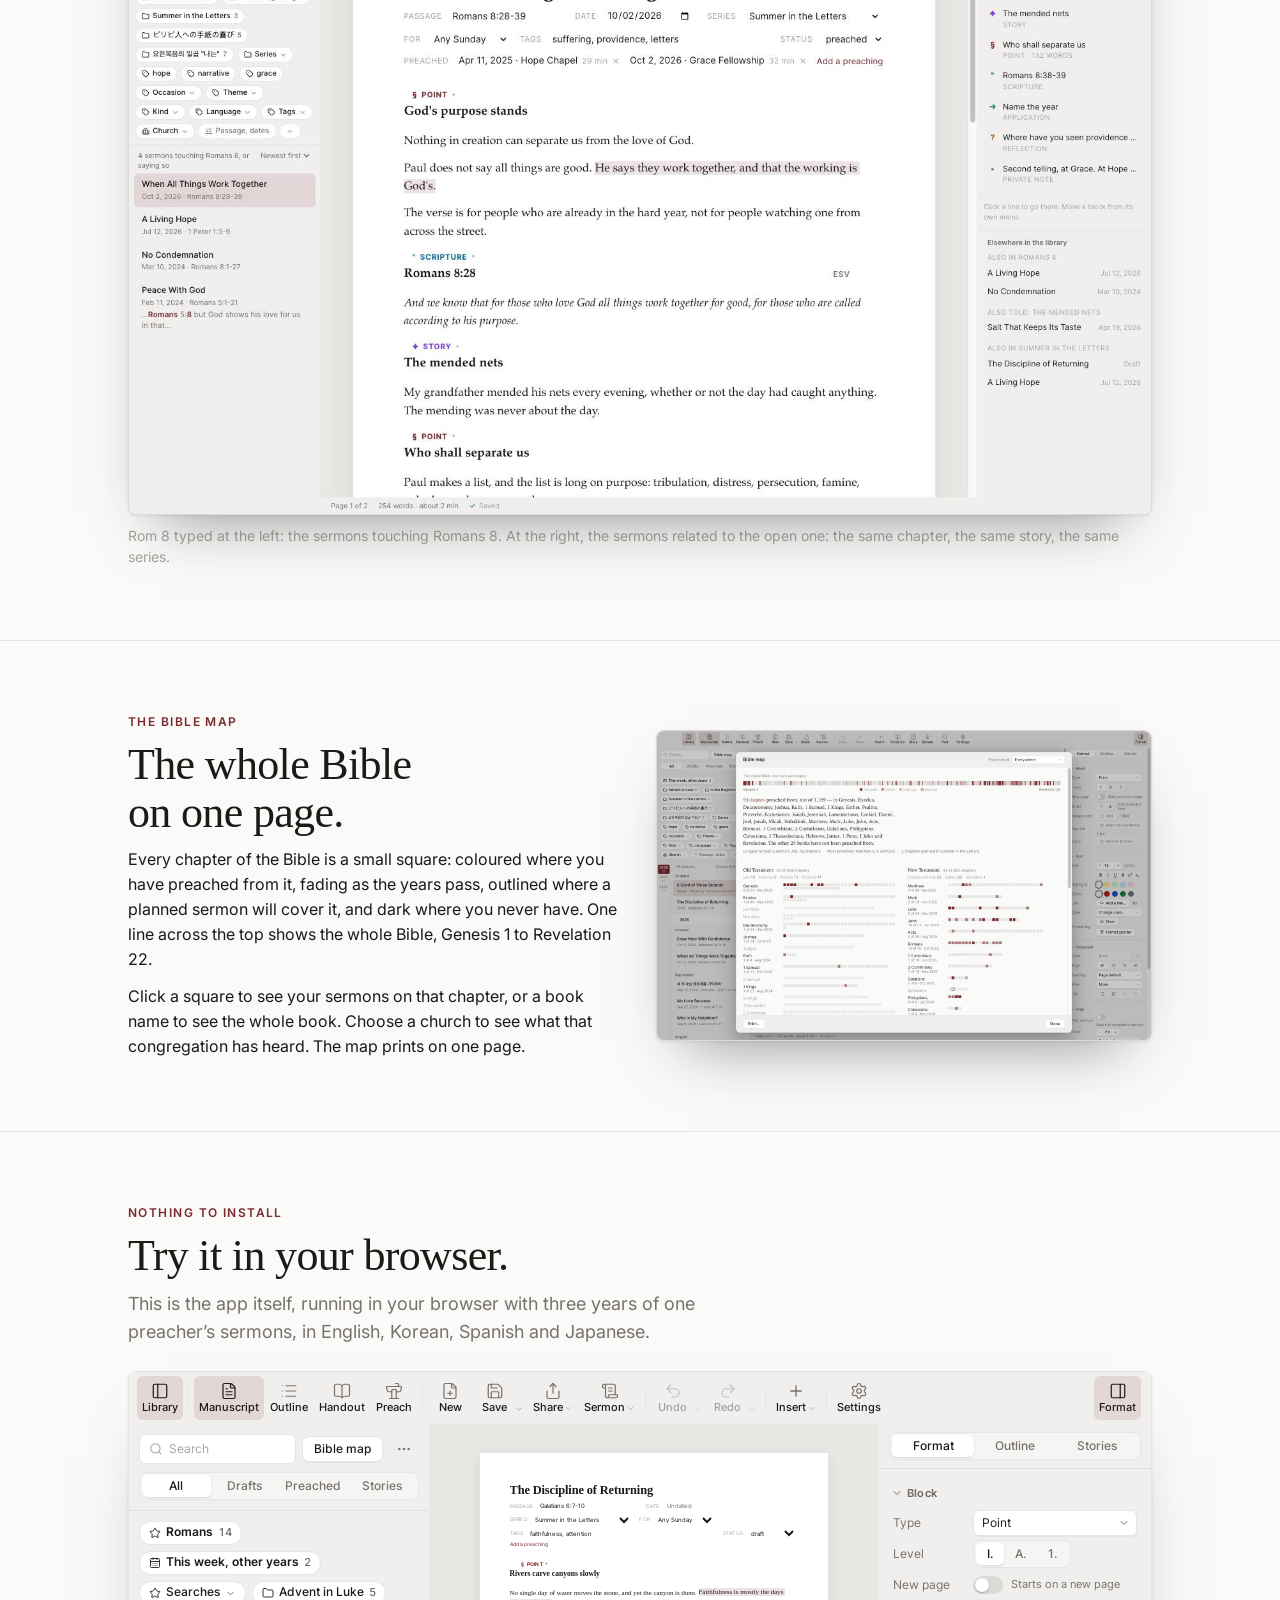
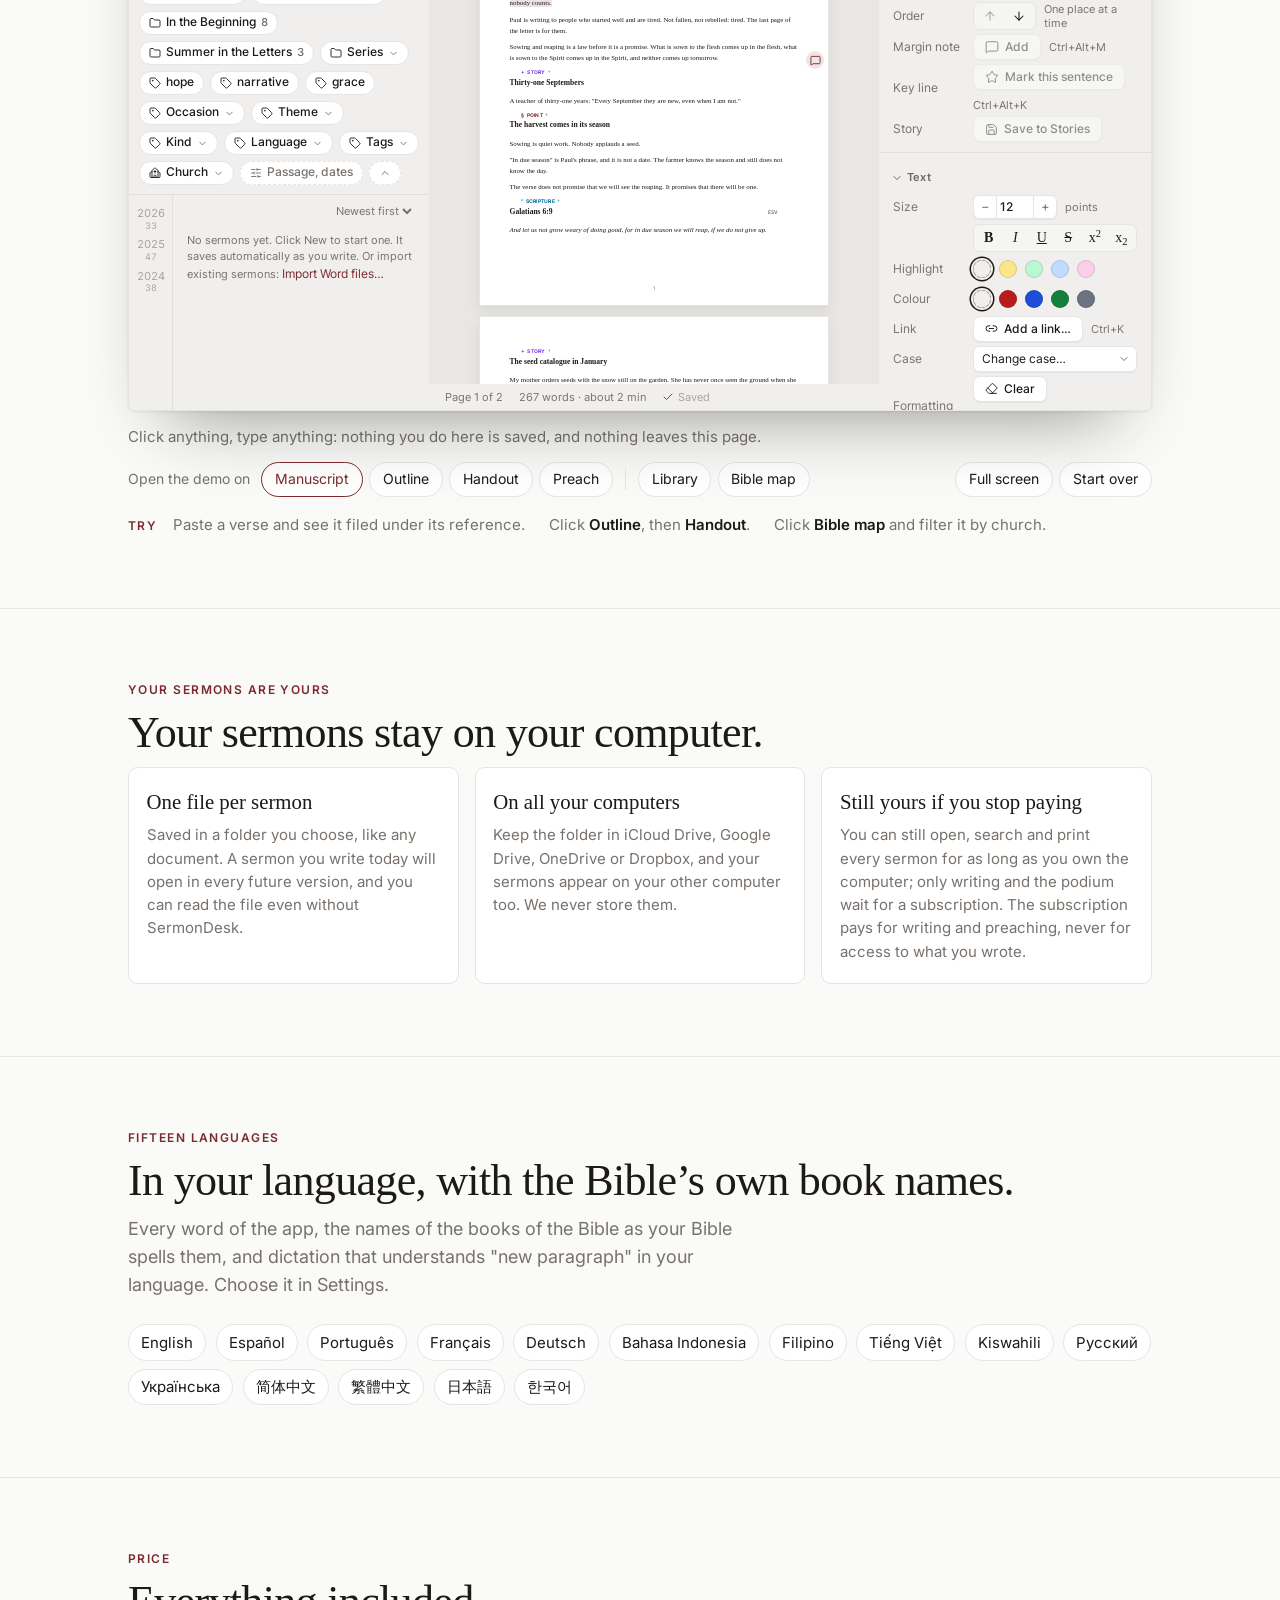
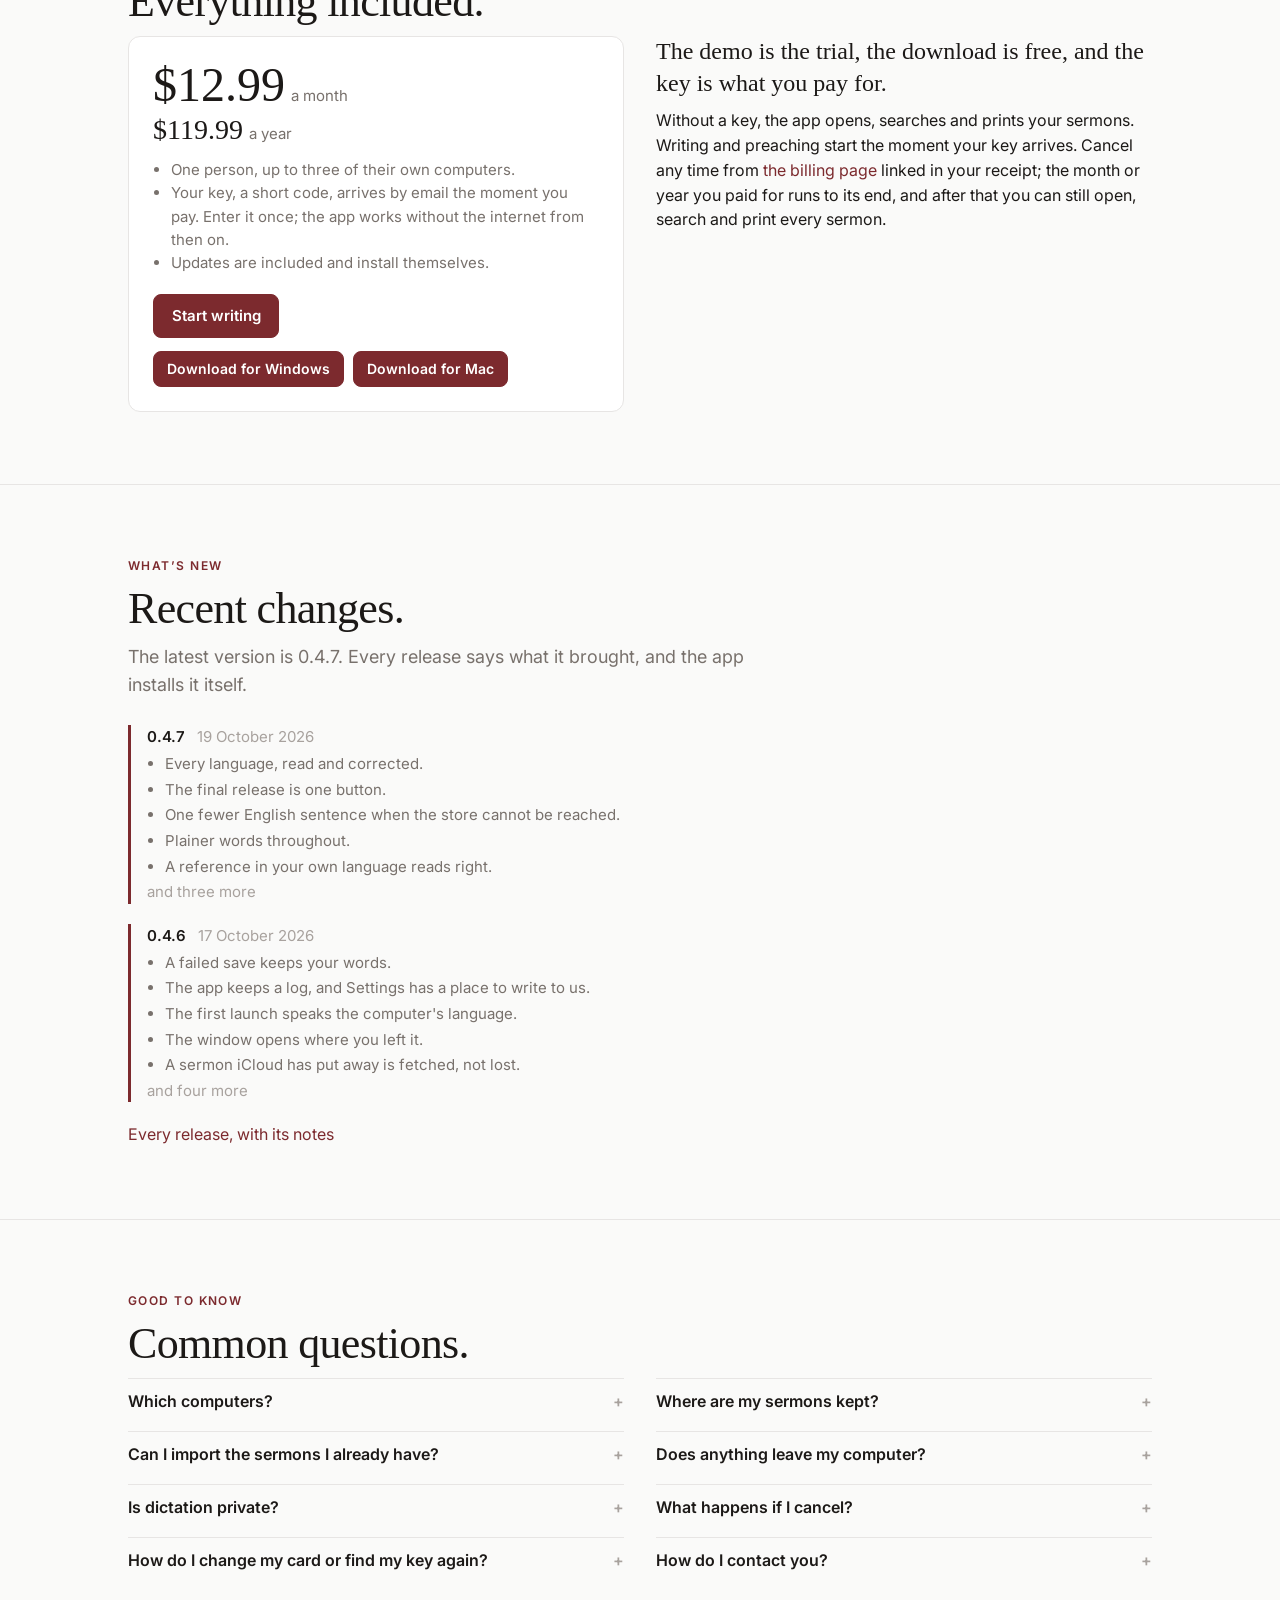
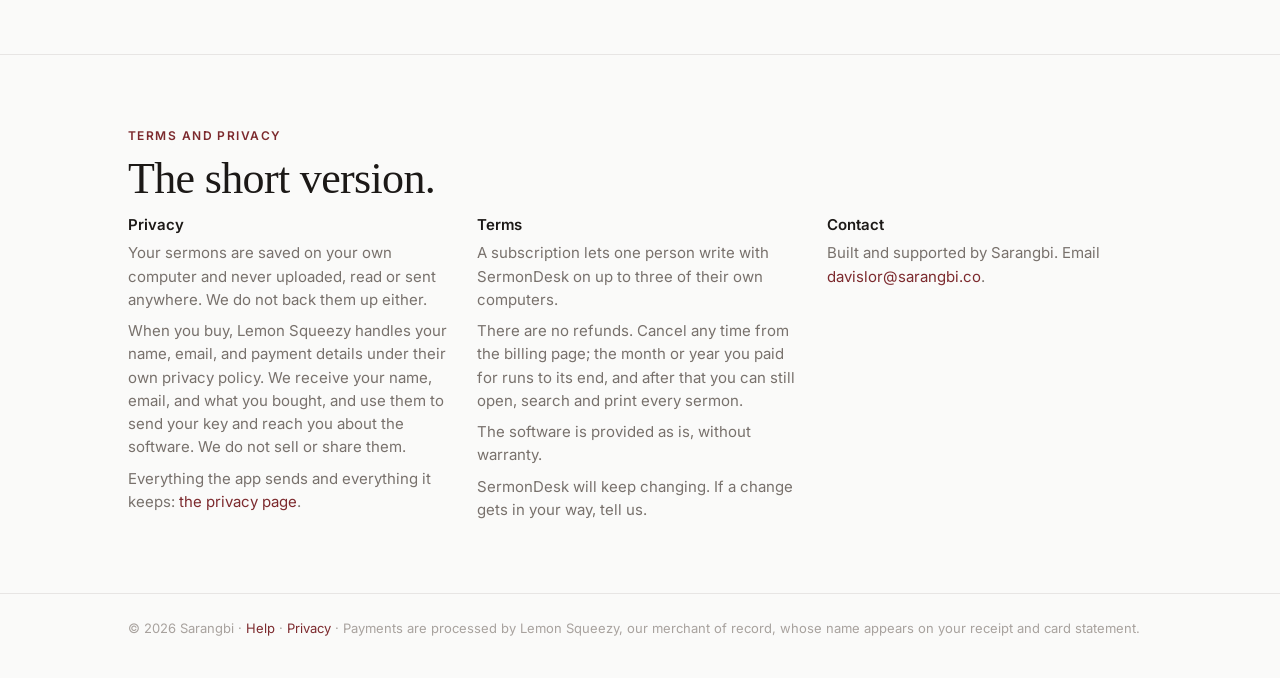
==== commit f4ce1204: "Deploy site from sermondesk@04c99b4" ====
--- a/index.html
+++ b/index.html
@@ -8,7 +8,7 @@
 <link rel="canonical" href="https://sarangbi.co/">
 <!-- Stamped with the source commit by deploy-site.yml, which then waits for
      the live site to show it. Left as "source" in the repository. -->
-<meta name="sermondesk-source" content="c1c603b">
+<meta name="sermondesk-source" content="04c99b4">
 <meta name="color-scheme" content="light dark">
 <meta name="theme-color" content="#fafaf9" media="(prefers-color-scheme: light)">
 <meta name="theme-color" content="#141311" media="(prefers-color-scheme: dark)">
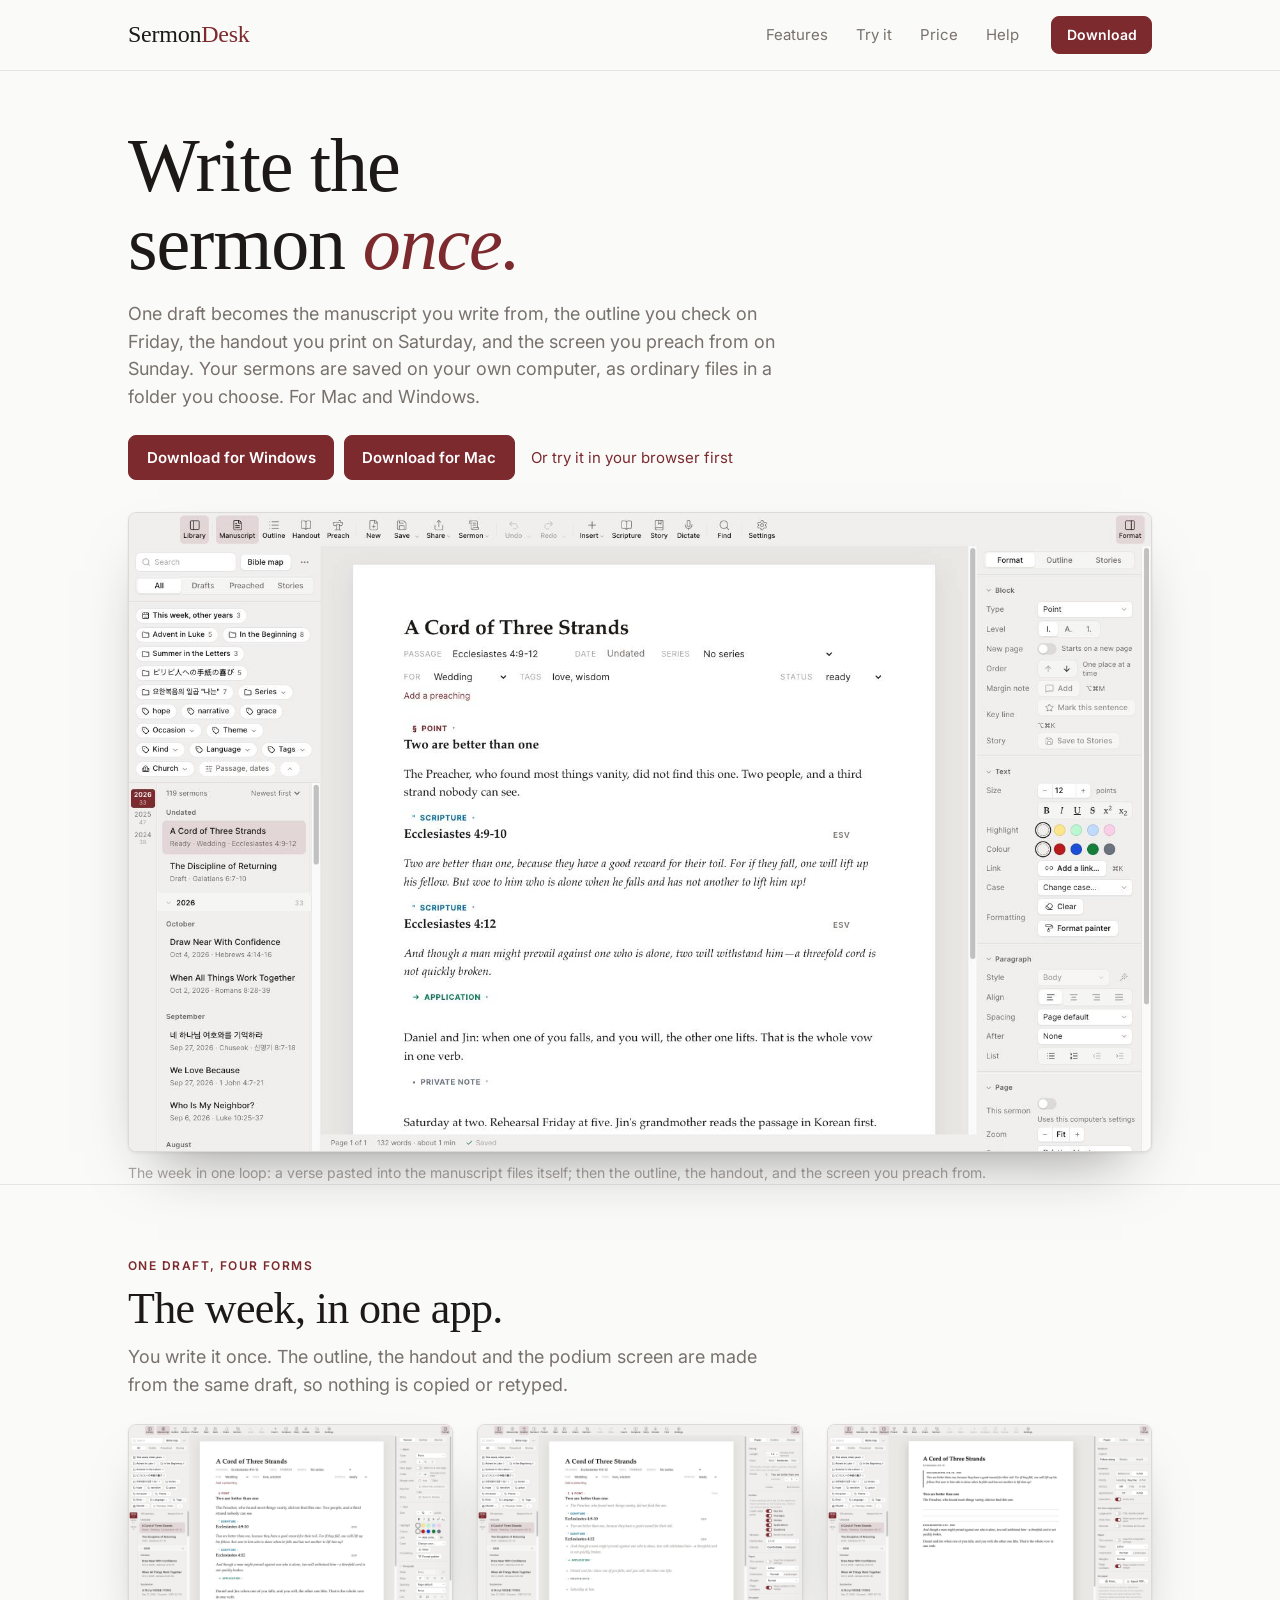
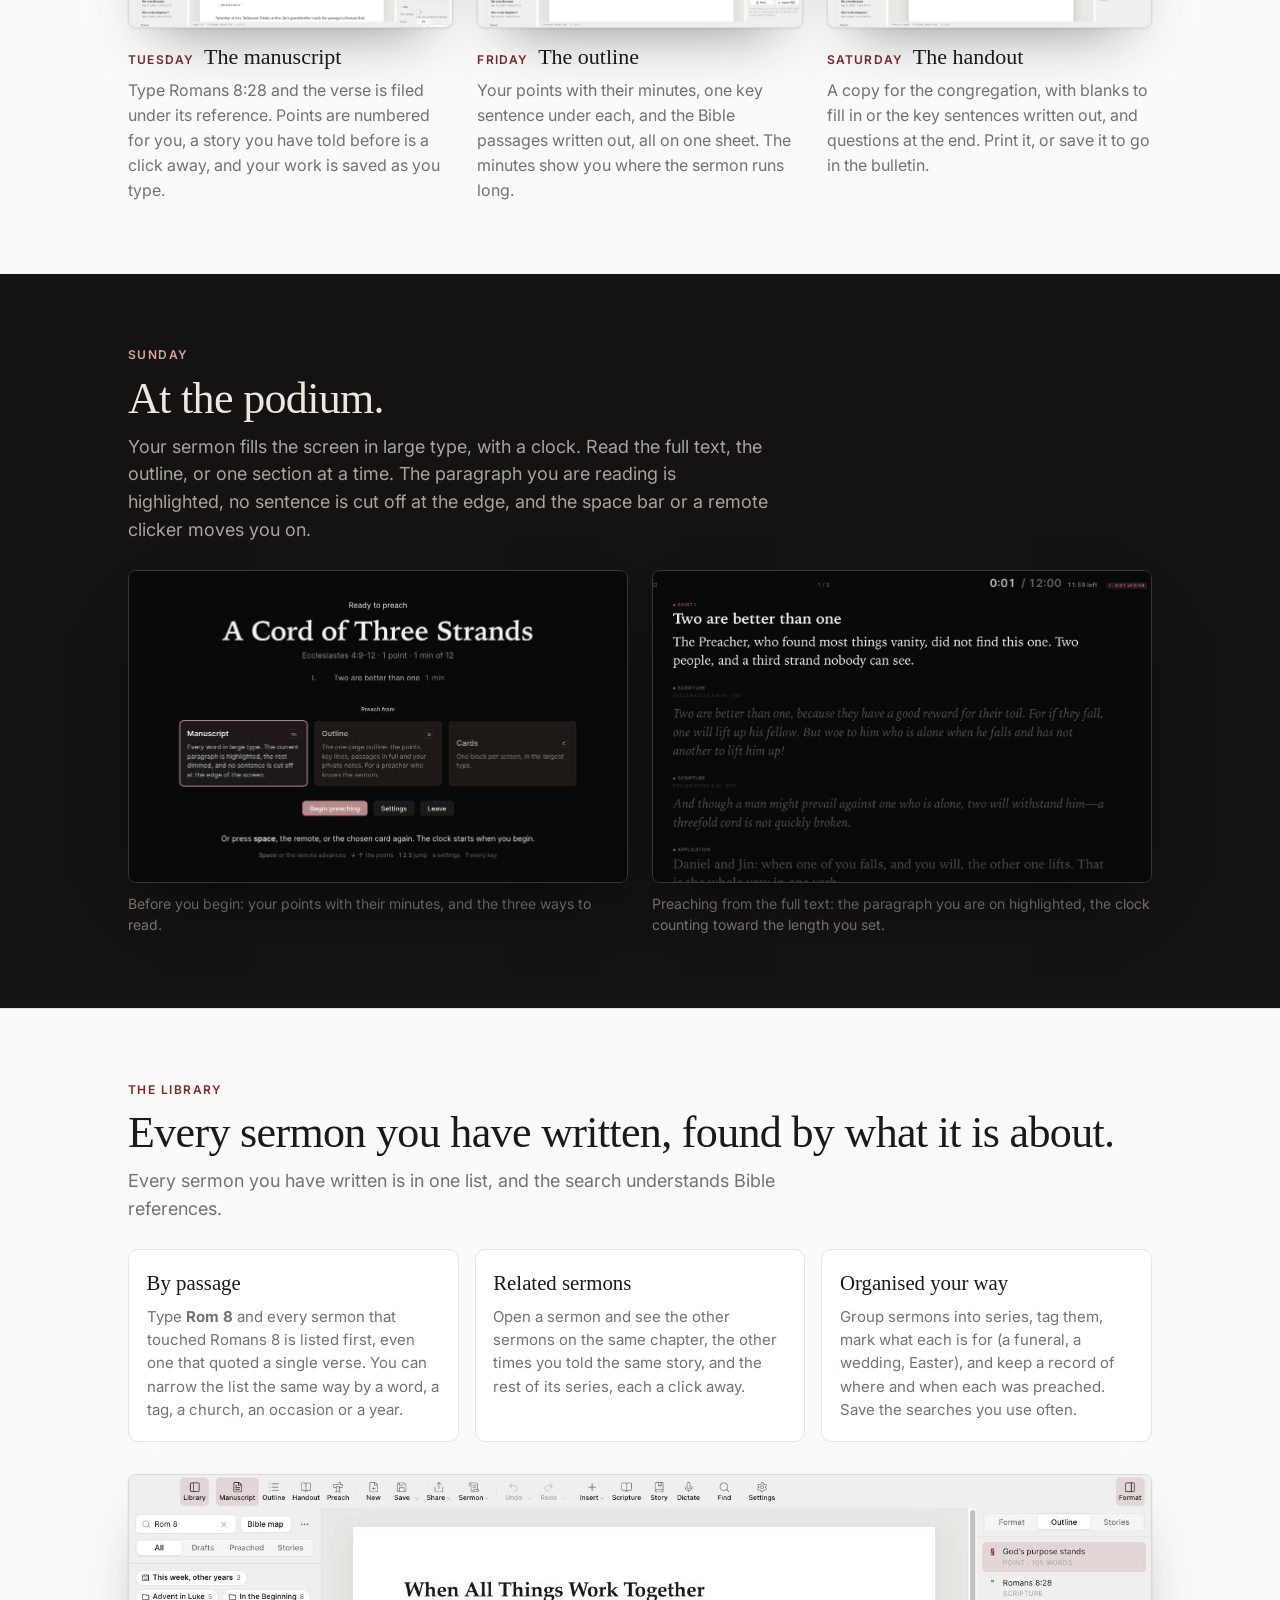
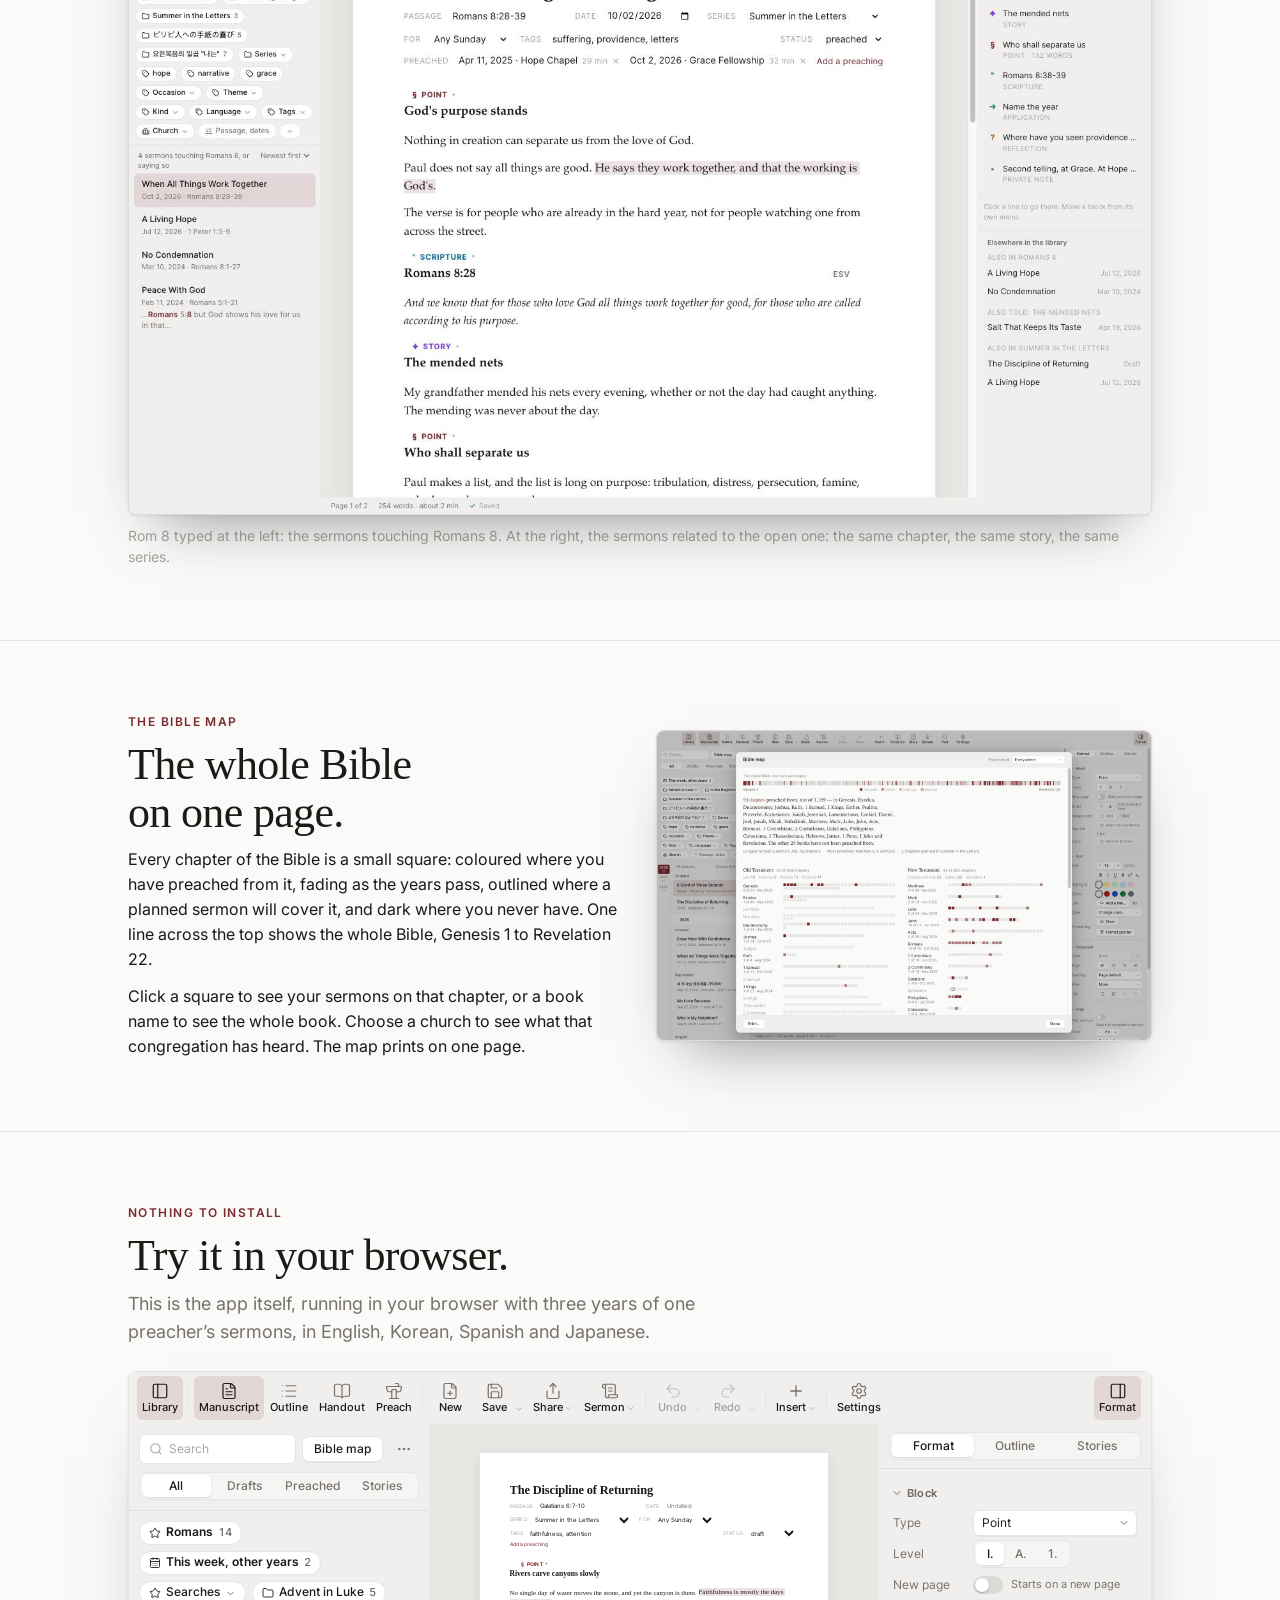
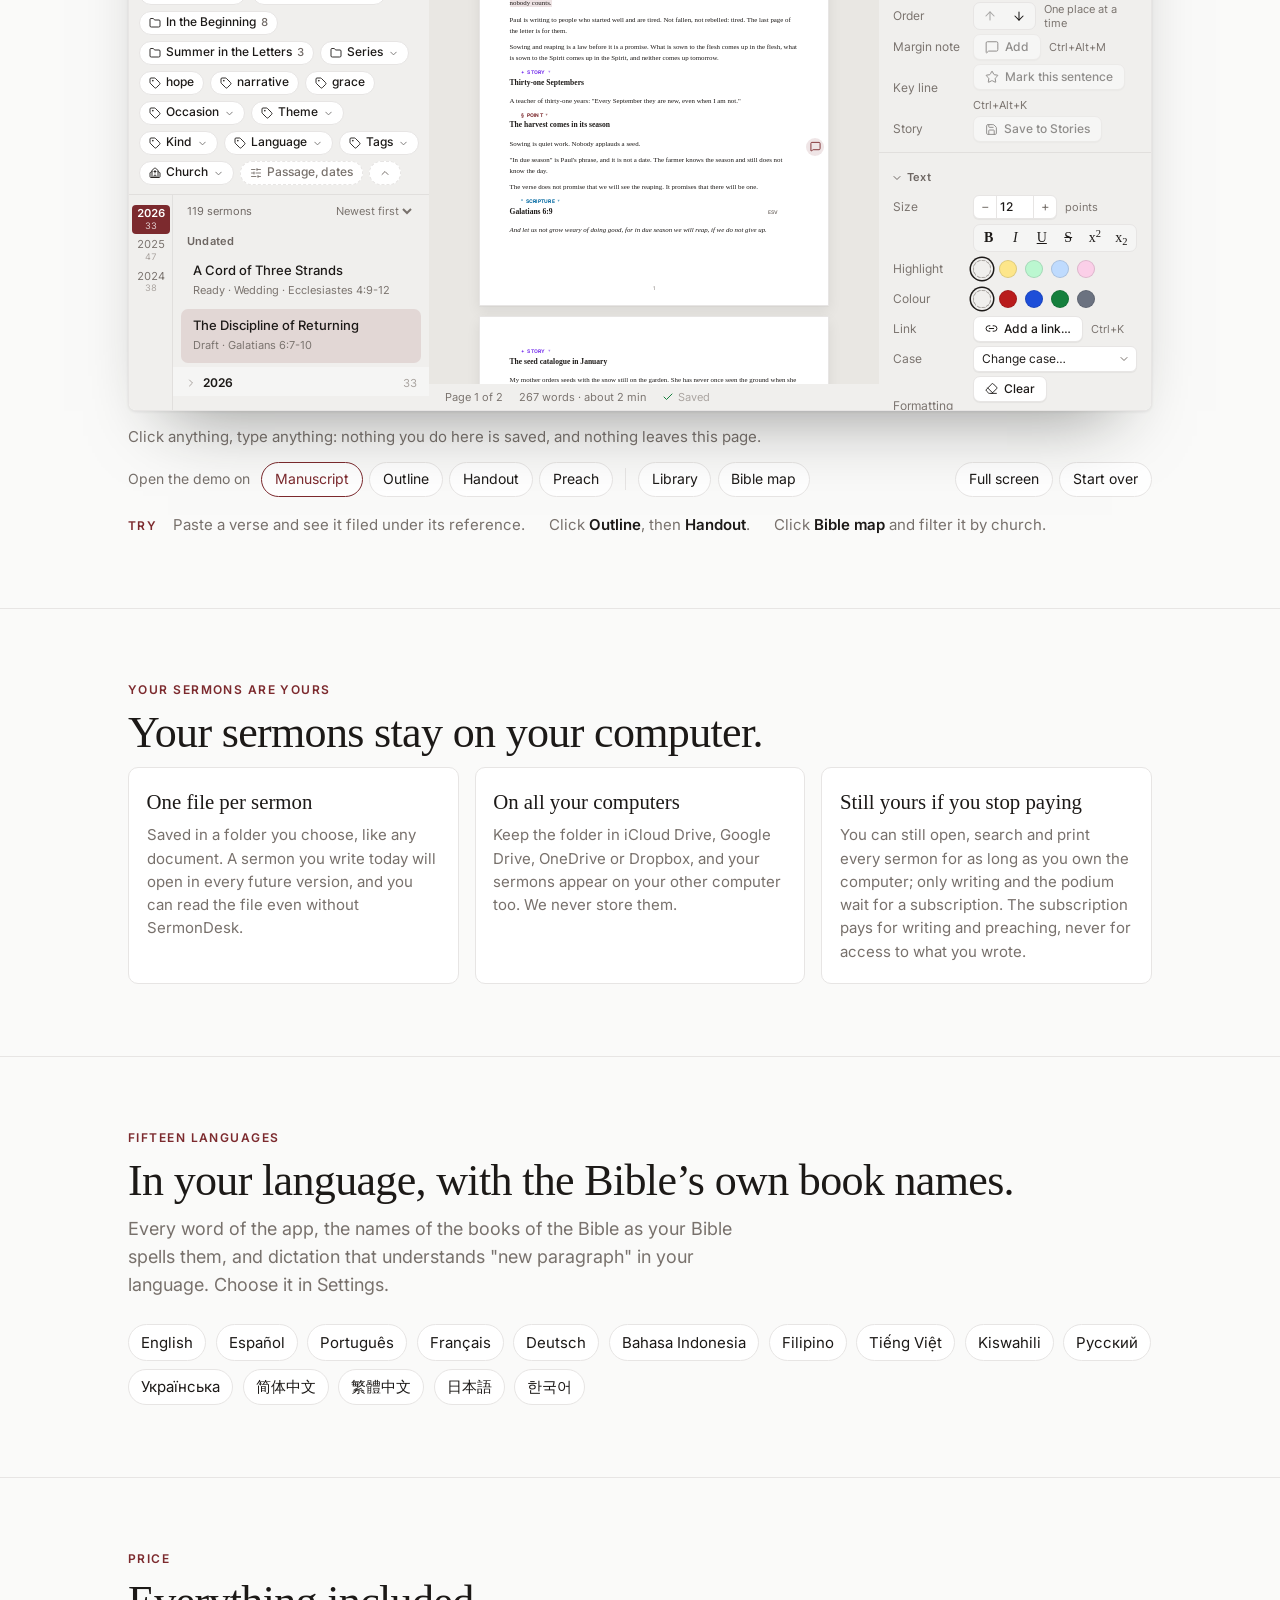
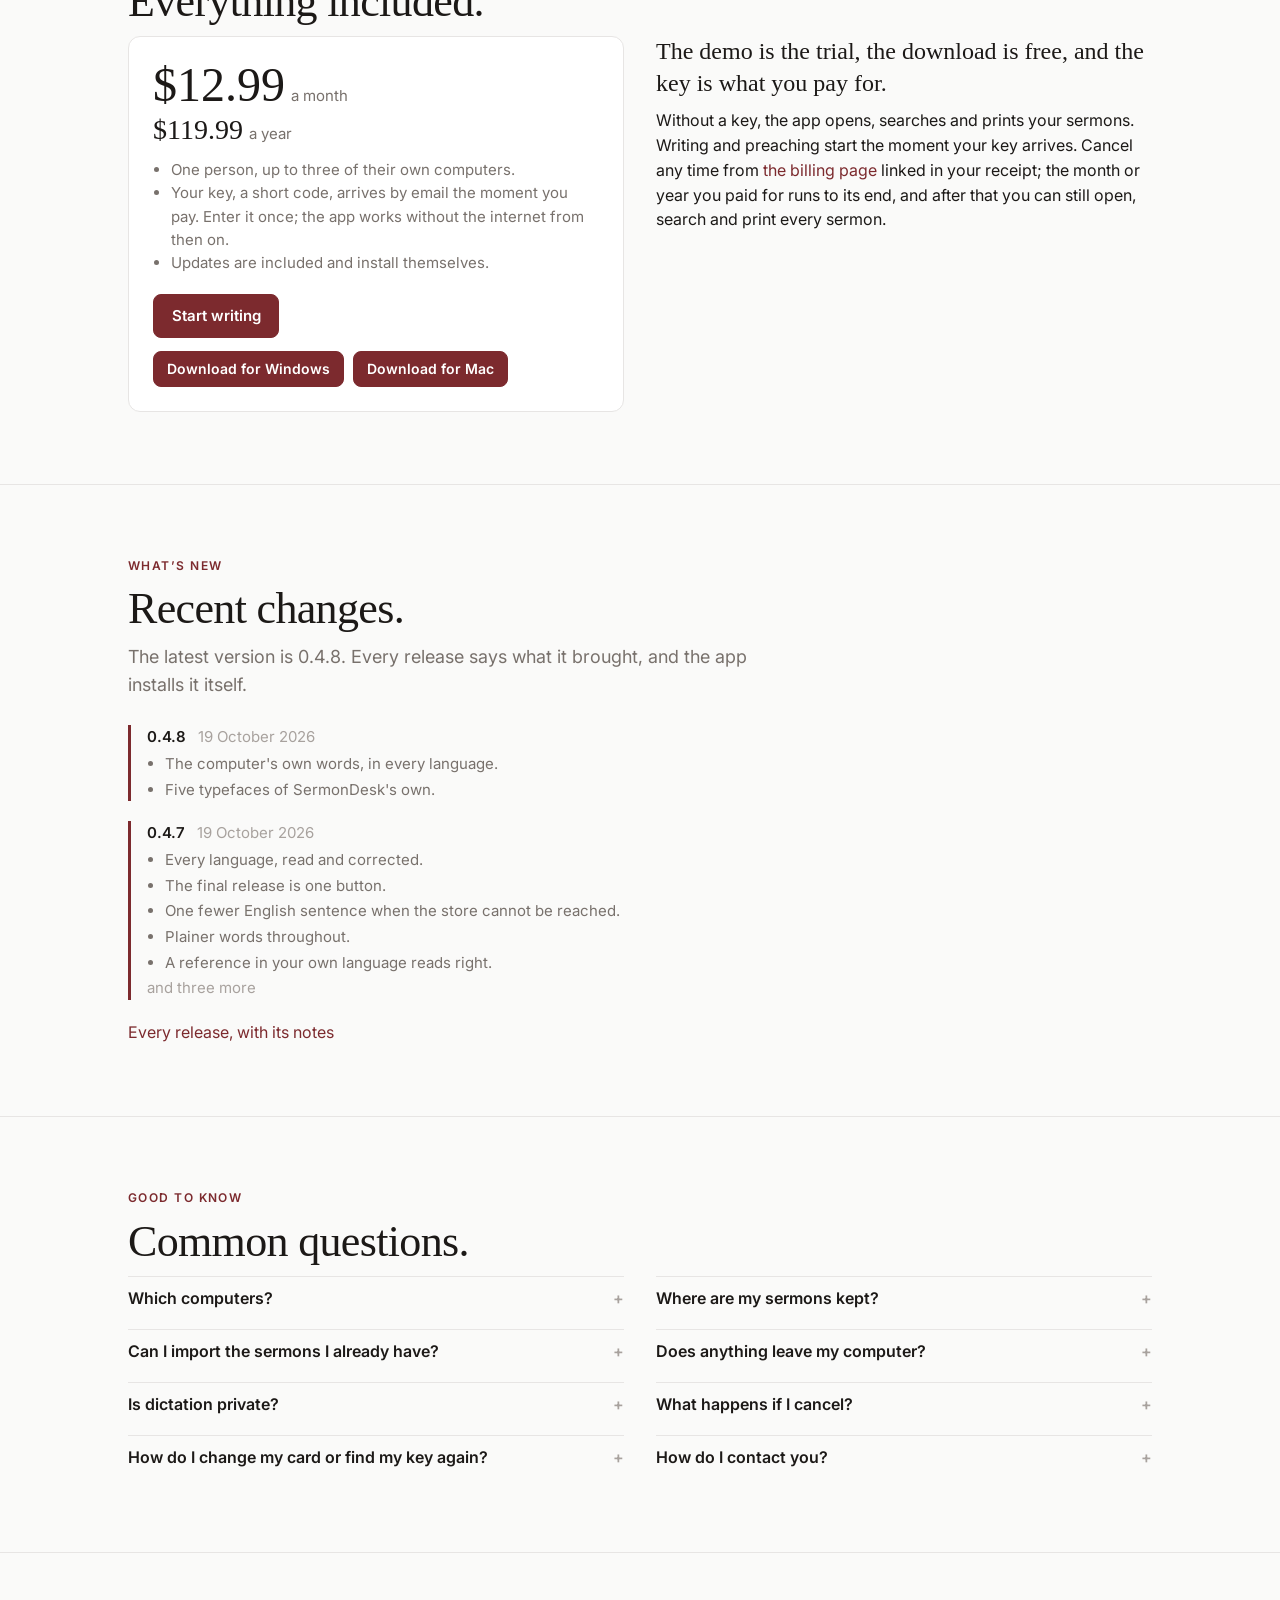
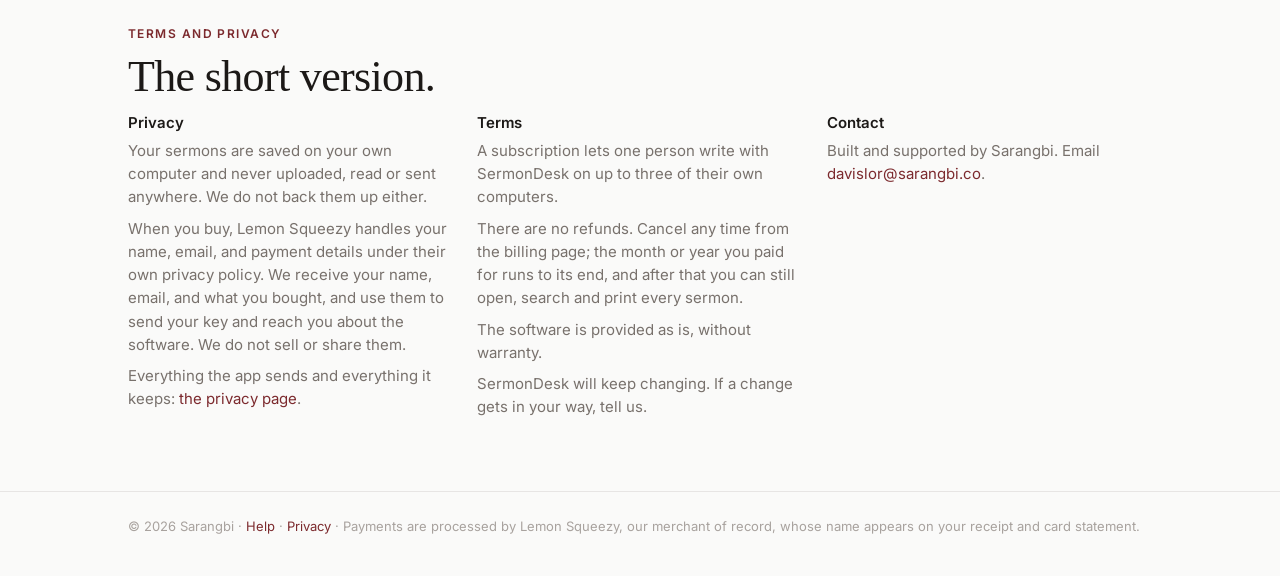
==== commit 2665dc69: "Deploy site from sermondesk@864a8ba" ====
--- a/index.html
+++ b/index.html
@@ -8,7 +8,7 @@
 <link rel="canonical" href="https://sarangbi.co/">
 <!-- Stamped with the source commit by deploy-site.yml, which then waits for
      the live site to show it. Left as "source" in the repository. -->
-<meta name="sermondesk-source" content="04c99b4">
+<meta name="sermondesk-source" content="864a8ba">
 <meta name="color-scheme" content="light dark">
 <meta name="theme-color" content="#fafaf9" media="(prefers-color-scheme: light)">
 <meta name="theme-color" content="#141311" media="(prefers-color-scheme: dark)">
@@ -497,7 +497,14 @@
   <div class="wrap">
     <p class="eyebrow">What’s new</p>
     <h2>Recent changes.</h2>
-    <p class="lead">The latest version is 0.4.7. Every release says what it brought, and the app installs it itself.</p>
+    <p class="lead">The latest version is 0.4.8. Every release says what it brought, and the app installs it itself.</p>
+    <div class="release">
+      <h3>0.4.8 <span>19 October 2026</span></h3>
+      <ul>
+        <li>The computer's own words, in every language.</li>
+        <li>Five typefaces of SermonDesk's own.</li>
+      </ul>
+    </div>
     <div class="release">
       <h3>0.4.7 <span>19 October 2026</span></h3>
       <ul>
@@ -507,17 +514,6 @@
         <li>Plainer words throughout.</li>
         <li>A reference in your own language reads right.</li>
         <li class="release__more">and three more</li>
-      </ul>
-    </div>
-    <div class="release">
-      <h3>0.4.6 <span>17 October 2026</span></h3>
-      <ul>
-        <li>A failed save keeps your words.</li>
-        <li>The app keeps a log, and Settings has a place to write to us.</li>
-        <li>The first launch speaks the computer's language.</li>
-        <li>The window opens where you left it.</li>
-        <li>A sermon iCloud has put away is fetched, not lost.</li>
-        <li class="release__more">and four more</li>
       </ul>
     </div>
     <p><a href="https://github.com/DLSarangbi/sermondesk-releases/releases">Every release, with its notes</a></p>
